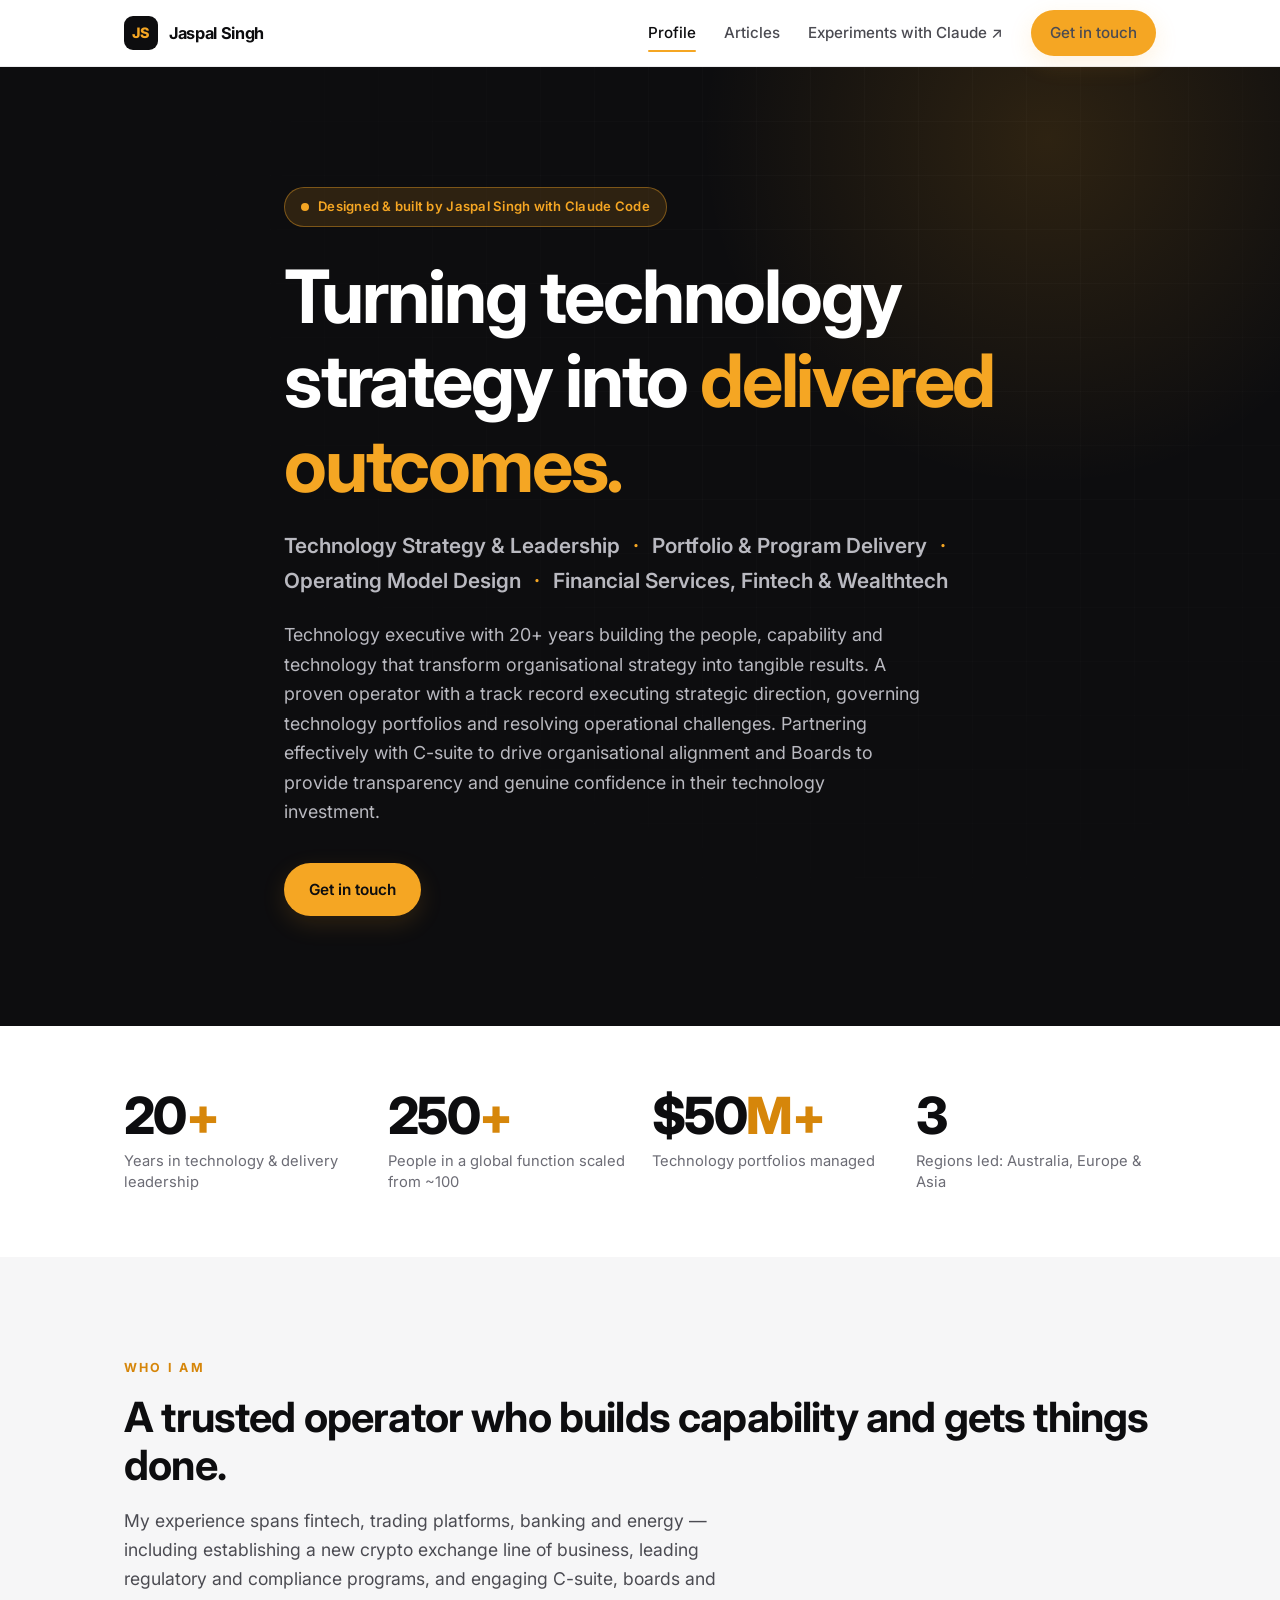
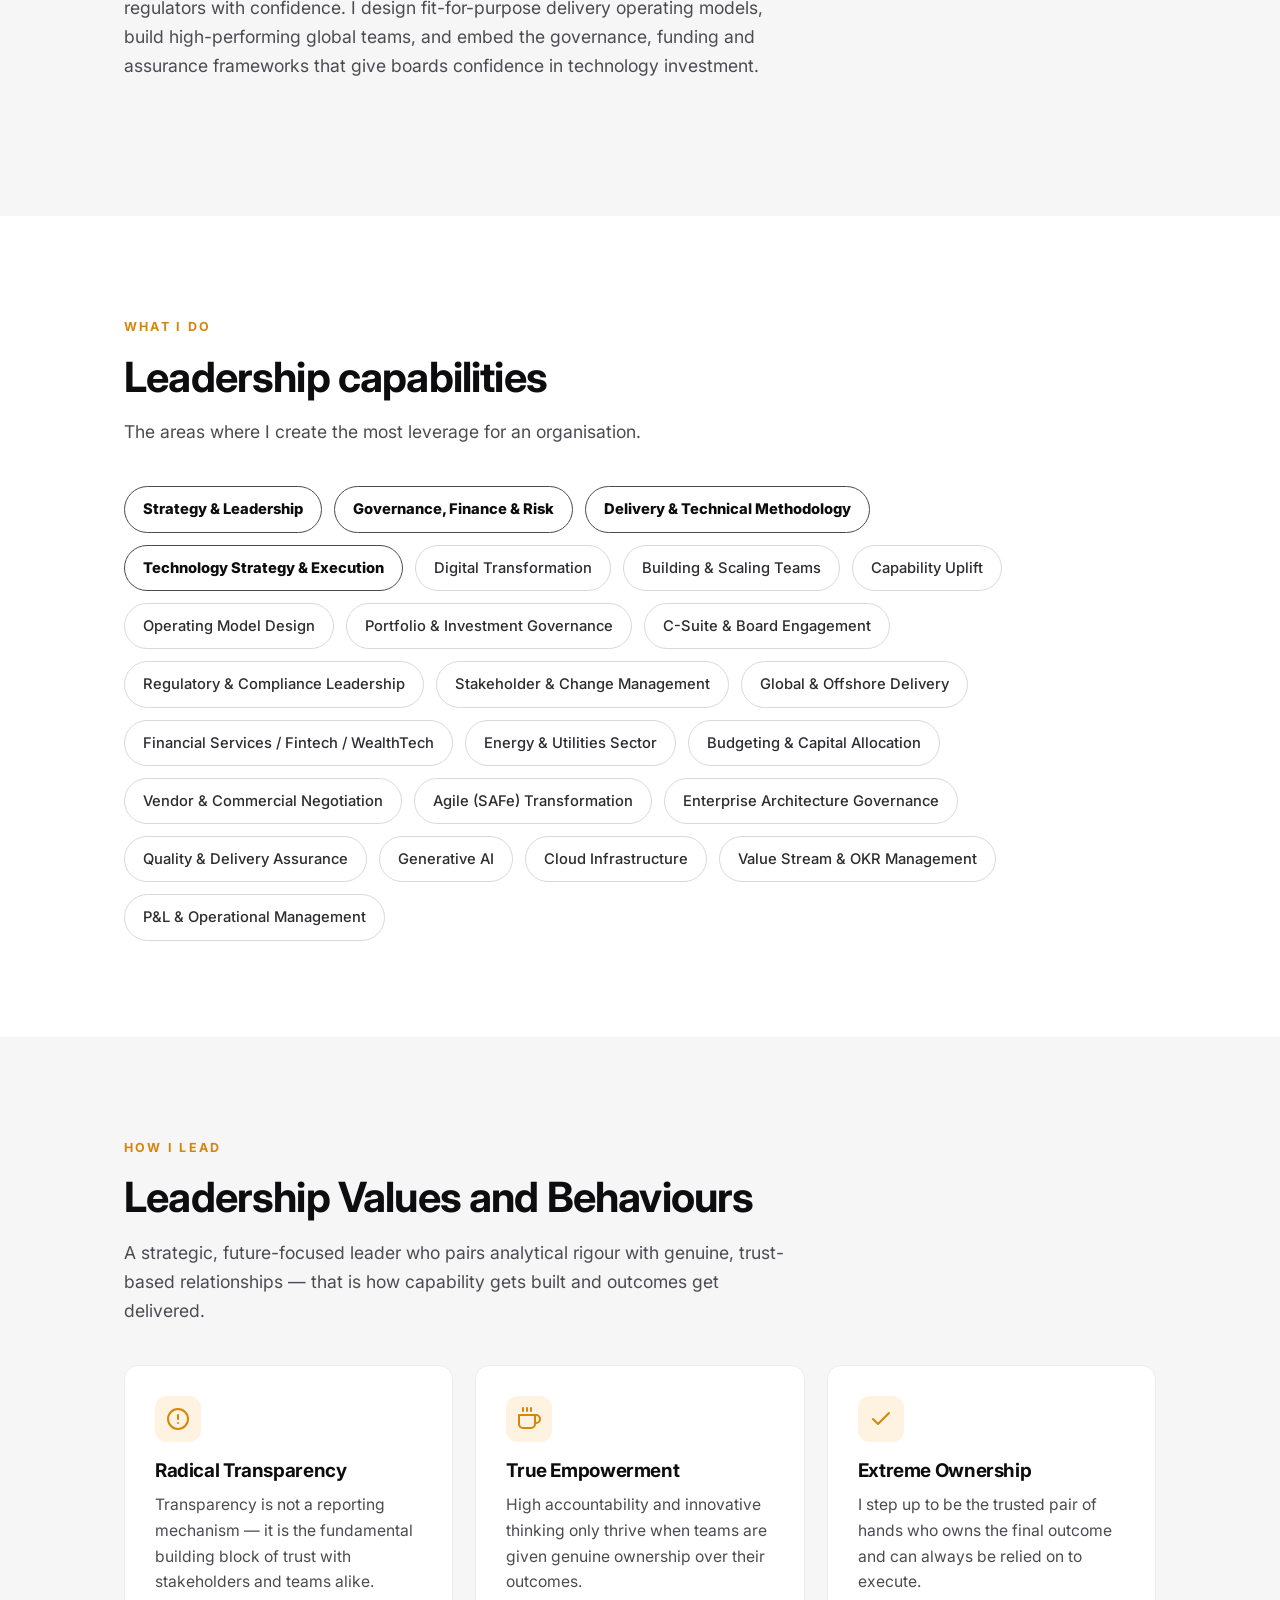
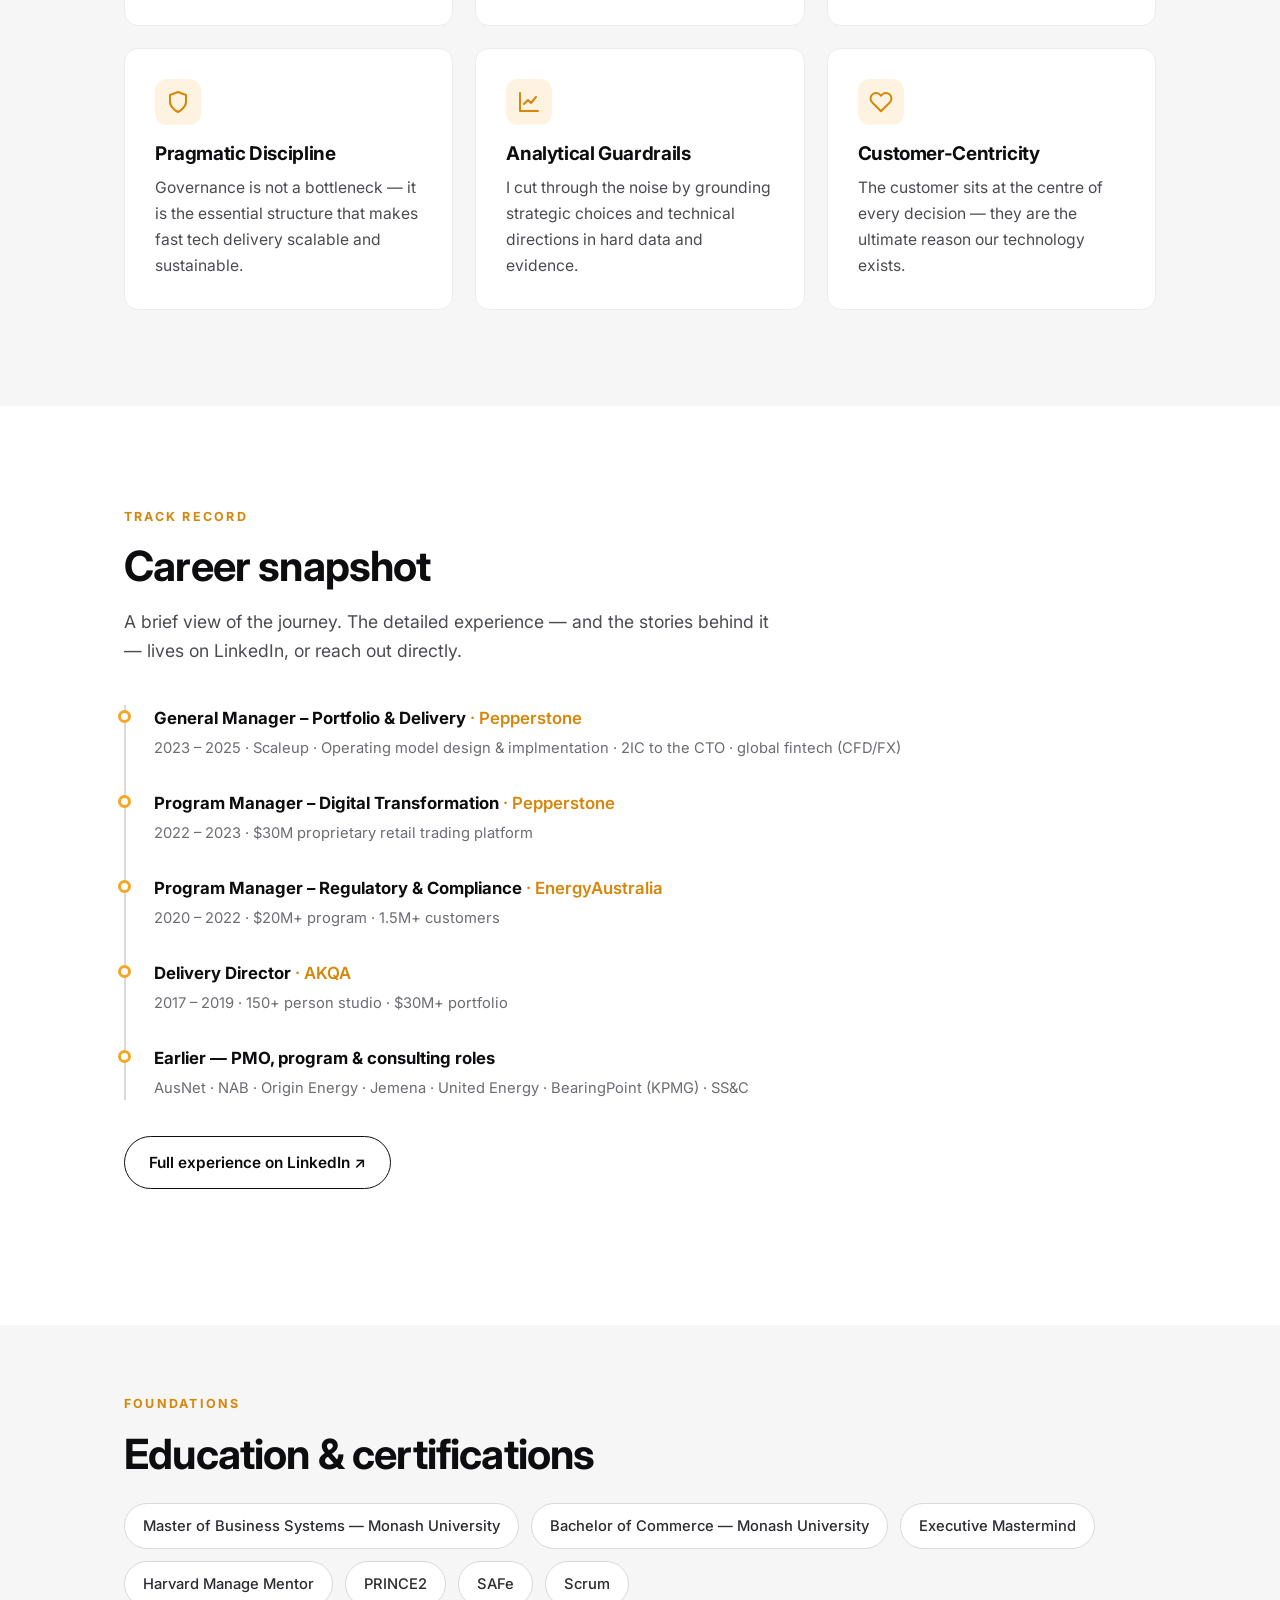
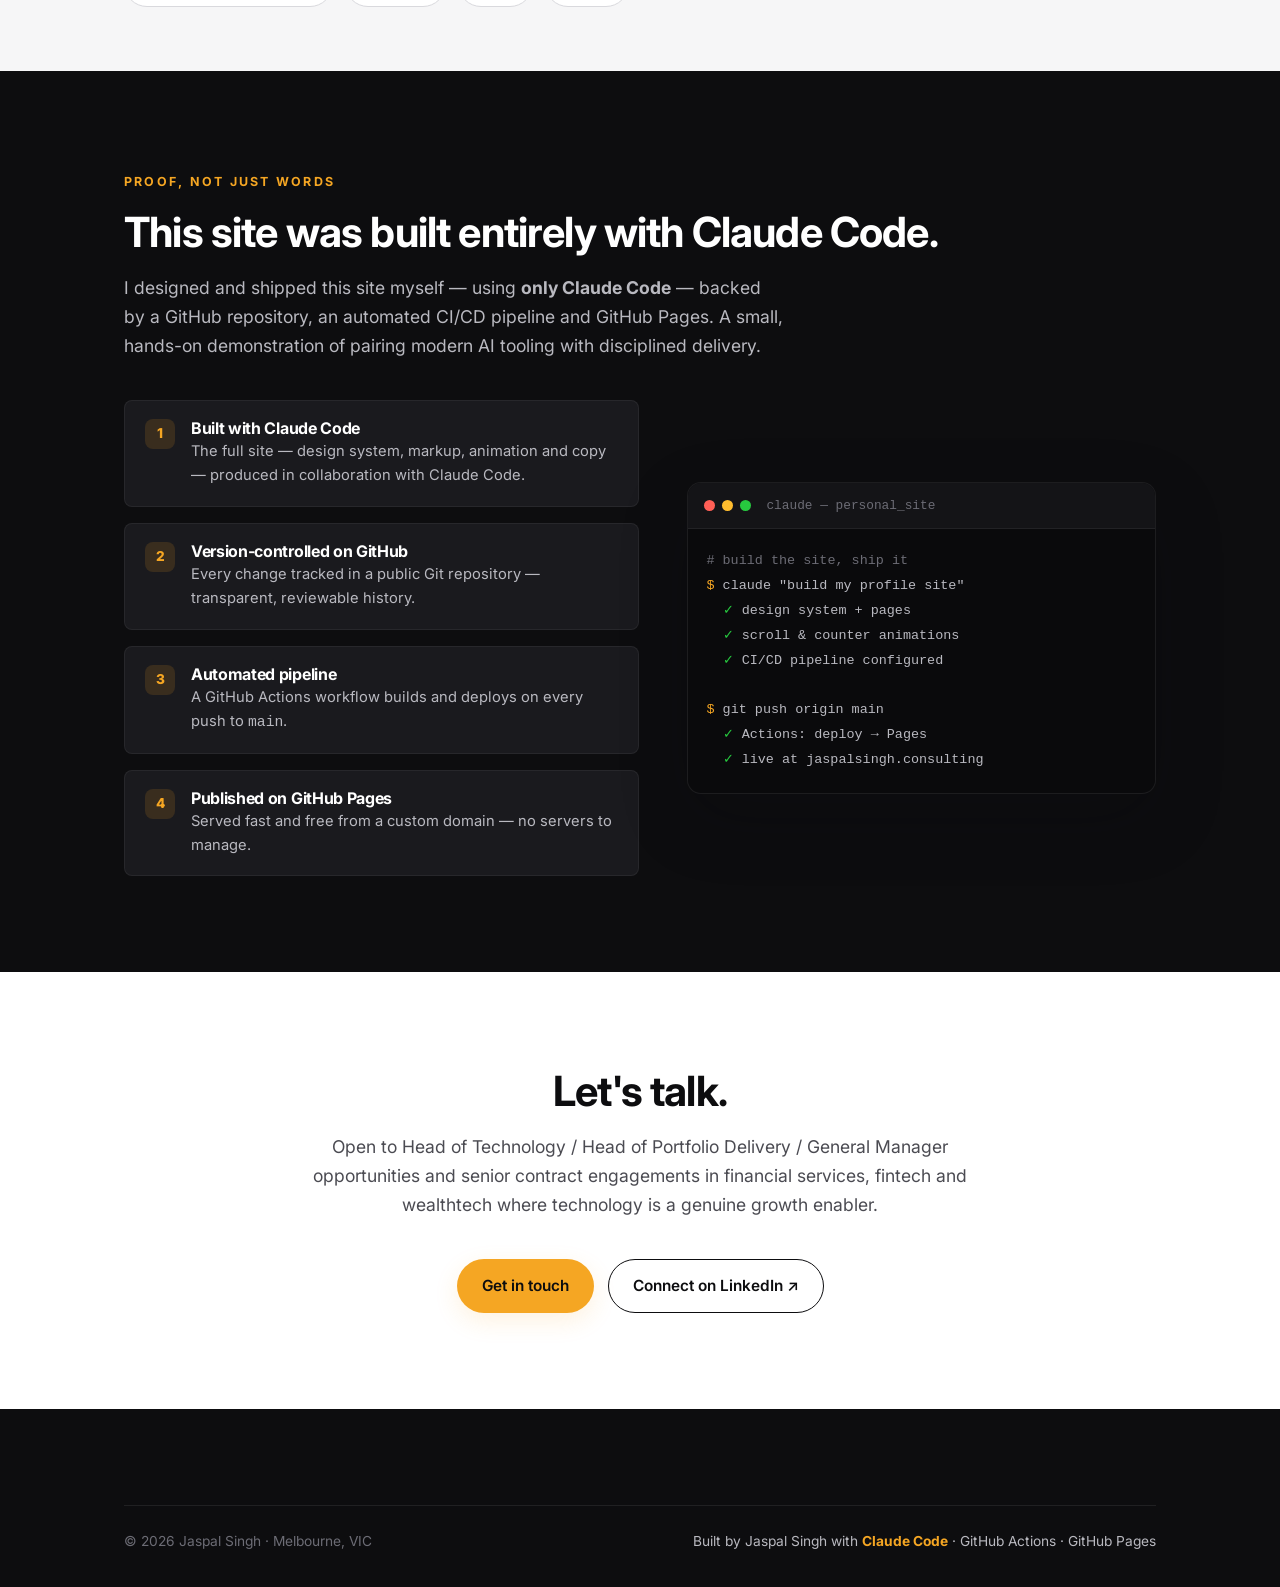
==== index.html @ d12d4820 "Revise executive summary for better clarity Updated summary to improve clarity and impact." ====
<!DOCTYPE html>
<html lang="en">
<head>
  <!-- Google tag (gtag.js) -->
  <script async src="https://www.googletagmanager.com/gtag/js?id=G-FYWD0S2JZN"></script>
  <script>
    window.dataLayer = window.dataLayer || [];
    function gtag(){dataLayer.push(arguments);}
    gtag('js', new Date());
    gtag('config', 'G-FYWD0S2JZN');
  </script>
  <meta charset="UTF-8" />
  <meta name="viewport" content="width=device-width, initial-scale=1.0" />
  <title>Jaspal Singh — Technology Leadership Profile</title>
  <meta name="description" content="Jaspal Singh — technology executive who builds the people, capability and operating models that turn strategy into delivered outcomes. Portfolio &amp; delivery leadership across fintech, banking and financial services." />
  <meta name="author" content="Jaspal Singh" />

  <!-- Open Graph -->
  <meta property="og:type" content="website" />
  <meta property="og:title" content="Jaspal Singh — Technology Leadership Profile" />
  <meta property="og:description" content="Technology executive building the people, capability and operating models that turn strategy into delivered outcomes." />
  <meta property="og:url" content="https://jaspalsingh.consulting/" />

  <link rel="icon" type="image/svg+xml" href="assets/favicon.svg" />
  <link rel="preconnect" href="https://fonts.googleapis.com" />
  <link rel="preconnect" href="https://fonts.gstatic.com" crossorigin />
  <link href="https://fonts.googleapis.com/css2?family=Inter:wght@400;500;600;700;800&display=swap" rel="stylesheet" />
  <link rel="stylesheet" href="assets/css/styles.css" />
</head>
<body>

  <!-- ===================== NAV ===================== -->
  <header class="nav">
    <div class="container nav__inner">
      <a class="brand" href="index.html" aria-label="Jaspal Singh — home">
        <span class="brand__mark">JS</span>
        <span class="brand__name">Jaspal Singh</span>
      </a>
      <nav class="nav__links" aria-label="Primary">
        <a href="index.html" aria-current="page">Profile</a>
        <a href="articles.html">Articles</a>
        <a href="https://jaspalsinghau.github.io/experiments-with-claude/" target="_blank" rel="noopener">Experiments with Claude ↗</a>
        <a class="btn btn--primary nav__cta" href="contact.html">Get in touch</a>
      </nav>
      <button class="nav__toggle" aria-label="Toggle menu" aria-expanded="false">
        <span></span><span></span><span></span>
      </button>
    </div>
  </header>

  <main>
    <!-- ===================== HERO ===================== -->
    <section class="hero">
      <div class="hero__grid" aria-hidden="true"></div>
      <div class="container hero__inner">
        <span class="hero__badge">
          <span class="dot" aria-hidden="true"></span>
          Designed &amp; built by Jaspal Singh with Claude Code
        </span>
        <h1>Turning technology strategy into <span class="accent">delivered outcomes.</span></h1>
        <p class="hero__role">
          Technology Strategy &amp; Leadership <span class="sep">·</span> Portfolio &amp; Program Delivery
          <span class="sep">·</span> Operating Model Design
          <span class="sep">·</span> Financial Services, Fintech &amp; Wealthtech
        </p>
        <p class="hero__summary">
          Technology executive with 20+ years building the people, capability and technology that transform organisational strategy into tangible results. A proven operator with a track record executing strategic direction, governing technology portfolios and resolving operational challenges. Partnering effectively with C-suite to drive organisational alignment and Boards to provide transparency and genuine confidence in their technology investment.
        </p>
        <div class="hero__cta">
          <a class="btn btn--primary" href="contact.html">Get in touch</a>
        </div>
      </div>
    </section>

    <!-- ===================== STATS ===================== -->
    <section class="section section--tight">
      <div class="container">
        <div class="stats">
          <div class="stat reveal">
            <div class="stat__num" data-count="20" data-suffix="+">0</div>
            <div class="stat__label">Years in technology &amp; delivery leadership</div>
          </div>
          <div class="stat reveal" data-delay="1">
            <div class="stat__num" data-count="250" data-suffix="+">0</div>
            <div class="stat__label">People in a global function scaled from ~100</div>
          </div>
          <div class="stat reveal" data-delay="2">
            <div class="stat__num" data-count="50" data-prefix="$" data-suffix="M+">0</div>
            <div class="stat__label">Technology portfolios managed</div>
          </div>
          <div class="stat reveal" data-delay="3">
            <div class="stat__num" data-count="3" data-suffix="">0</div>
            <div class="stat__label">Regions led: Australia, Europe &amp; Asia</div>
          </div>
        </div>
      </div>
    </section>

    <!-- ===================== ABOUT ===================== -->
    <section class="section section--grey" id="about">
      <div class="container">
        <span class="eyebrow reveal">Who I am</span>
        <h2 class="section-title reveal">A trusted operator who builds capability and gets things done.</h2>
        <p class="section-lead reveal">
          My experience spans fintech, trading platforms, banking and energy —
          including establishing a new crypto exchange line of business, leading regulatory
          and compliance programs, and engaging C-suite, boards and regulators with confidence.
          I design fit-for-purpose delivery operating models, build high-performing global teams,
          and embed the governance, funding and assurance frameworks that give boards confidence
          in technology investment.
        </p>
      </div>
    </section>

    <!-- ===================== CAPABILITIES ===================== -->
    <section class="section" id="capabilities">
      <div class="container">
        <span class="eyebrow reveal">What I do</span>
        <h2 class="section-title reveal">Leadership capabilities</h2>
        <p class="section-lead reveal">The areas where I create the most leverage for an organisation.</p>
        <div class="tags reveal" data-delay="1">
          <span class="tag tag--bold">Strategy &amp; Leadership</span>
          <span class="tag tag--bold">Governance, Finance &amp; Risk</span>
          <span class="tag tag--bold">Delivery &amp; Technical Methodology</span>
          <span class="tag tag--bold">Technology Strategy &amp; Execution</span>
          <span class="tag">Digital Transformation</span>
          <span class="tag">Building &amp; Scaling Teams</span>
          <span class="tag">Capability Uplift</span>
          <span class="tag">Operating Model Design</span>
          <span class="tag">Portfolio &amp; Investment Governance</span>
          <span class="tag">C-Suite &amp; Board Engagement</span>
          <span class="tag">Regulatory &amp; Compliance Leadership</span>
          <span class="tag">Stakeholder &amp; Change Management</span>
          <span class="tag">Global &amp; Offshore Delivery</span>
          <span class="tag">Financial Services / Fintech / WealthTech</span>
          <span class="tag">Energy &amp; Utilities Sector</span>
          <span class="tag">Budgeting &amp; Capital Allocation</span>
          <span class="tag">Vendor &amp; Commercial Negotiation</span>
          <span class="tag">Agile (SAFe) Transformation</span>
          <span class="tag">Enterprise Architecture Governance</span>
          <span class="tag">Quality &amp; Delivery Assurance</span>
          <span class="tag">Generative AI</span>
          <span class="tag">Cloud Infrastructure</span>
          <span class="tag">Value Stream &amp; OKR Management</span>
          <span class="tag">P&amp;L &amp; Operational Management</span>
        </div>
      </div>
    </section>

    <!-- ===================== VALUES / HOW I LEAD ===================== -->
    <section class="section section--grey" id="values">
      <div class="container">
        <span class="eyebrow reveal">How I lead</span>
        <h2 class="section-title reveal">Leadership Values and Behaviours</h2>
        <p class="section-lead reveal">
          A strategic, future-focused leader who pairs analytical rigour with genuine,
          trust-based relationships — that is how capability gets built and outcomes get delivered.
        </p>
        <div class="cards">
          <article class="card reveal">
            <div class="card__icon" aria-hidden="true">
              <svg viewBox="0 0 24 24" fill="none" stroke="currentColor" stroke-width="2" stroke-linecap="round" stroke-linejoin="round"><circle cx="12" cy="12" r="10"/><line x1="12" y1="8" x2="12" y2="12"/><line x1="12" y1="16" x2="12.01" y2="16"/></svg>
            </div>
            <h3>Radical Transparency</h3>
            <p>Transparency is not a reporting mechanism — it is the fundamental building block of trust with stakeholders and teams alike.</p>
          </article>
          <article class="card reveal" data-delay="1">
            <div class="card__icon" aria-hidden="true">
              <svg viewBox="0 0 24 24" fill="none" stroke="currentColor" stroke-width="2" stroke-linecap="round" stroke-linejoin="round"><path d="M18 8h1a4 4 0 0 1 0 8h-1"/><path d="M2 8h16v9a4 4 0 0 1-4 4H6a4 4 0 0 1-4-4V8z"/><line x1="6" y1="1" x2="6" y2="4"/><line x1="10" y1="1" x2="10" y2="4"/><line x1="14" y1="1" x2="14" y2="4"/></svg>
            </div>
            <h3>True Empowerment</h3>
            <p>High accountability and innovative thinking only thrive when teams are given genuine ownership over their outcomes.</p>
          </article>
          <article class="card reveal" data-delay="2">
            <div class="card__icon" aria-hidden="true">
              <svg viewBox="0 0 24 24" fill="none" stroke="currentColor" stroke-width="2" stroke-linecap="round" stroke-linejoin="round"><path d="M20 6L9 17l-5-5"/></svg>
            </div>
            <h3>Extreme Ownership</h3>
            <p>I step up to be the trusted pair of hands who owns the final outcome and can always be relied on to execute.</p>
          </article>
          <article class="card reveal">
            <div class="card__icon" aria-hidden="true">
              <svg viewBox="0 0 24 24" fill="none" stroke="currentColor" stroke-width="2" stroke-linecap="round" stroke-linejoin="round"><path d="M12 22s8-4 8-10V5l-8-3-8 3v7c0 6 8 10 8 10z"/></svg>
            </div>
            <h3>Pragmatic Discipline</h3>
            <p>Governance is not a bottleneck — it is the essential structure that makes fast tech delivery scalable and sustainable.</p>
          </article>
          <article class="card reveal" data-delay="1">
            <div class="card__icon" aria-hidden="true">
              <svg viewBox="0 0 24 24" fill="none" stroke="currentColor" stroke-width="2" stroke-linecap="round" stroke-linejoin="round"><path d="M3 3v18h18"/><path d="M7 14l4-4 3 3 5-6"/></svg>
            </div>
            <h3>Analytical Guardrails</h3>
            <p>I cut through the noise by grounding strategic choices and technical directions in hard data and evidence.</p>
          </article>
          <article class="card reveal" data-delay="2">
            <div class="card__icon" aria-hidden="true">
              <svg viewBox="0 0 24 24" fill="none" stroke="currentColor" stroke-width="2" stroke-linecap="round" stroke-linejoin="round"><path d="M20.84 4.61a5.5 5.5 0 0 0-7.78 0L12 5.67l-1.06-1.06a5.5 5.5 0 0 0-7.78 7.78l1.06 1.06L12 21.23l7.78-7.78 1.06-1.06a5.5 5.5 0 0 0 0-7.78z"/></svg>
            </div>
            <h3>Customer-Centricity</h3>
            <p>The customer sits at the centre of every decision — they are the ultimate reason our technology exists.</p>
          </article>
        </div>
      </div>
    </section>

    <!-- ===================== CAREER SNAPSHOT ===================== -->
    <section class="section" id="career">
      <div class="container">
        <span class="eyebrow reveal">Track record</span>
        <h2 class="section-title reveal">Career snapshot</h2>
        <p class="section-lead reveal">
          A brief view of the journey. The detailed experience — and the stories behind it —
          lives on LinkedIn, or reach out directly.
        </p>
        <div class="timeline reveal" data-delay="1">
          <div class="tl-item">
            <div class="tl-item__role">General Manager – Portfolio &amp; Delivery <span class="tl-item__org">· Pepperstone</span></div>
            <div class="tl-item__meta">2023 – 2025 · Scaleup · Operating model design &amp; implmentation · 2IC to the CTO · global fintech (CFD/FX)</div>
          </div>
          <div class="tl-item">
            <div class="tl-item__role">Program Manager – Digital Transformation <span class="tl-item__org">· Pepperstone</span></div>
            <div class="tl-item__meta">2022 – 2023 · $30M proprietary retail trading platform</div>
          </div>
          <div class="tl-item">
            <div class="tl-item__role">Program Manager – Regulatory &amp; Compliance <span class="tl-item__org">· EnergyAustralia</span></div>
            <div class="tl-item__meta">2020 – 2022 · $20M+ program · 1.5M+ customers</div>
          </div>
          <div class="tl-item">
            <div class="tl-item__role">Delivery Director <span class="tl-item__org">· AKQA</span></div>
            <div class="tl-item__meta">2017 – 2019 · 150+ person studio · $30M+ portfolio</div>
          </div>
          <div class="tl-item">
            <div class="tl-item__role">Earlier — PMO, program &amp; consulting roles</div>
            <div class="tl-item__meta">AusNet · NAB · Origin Energy · Jemena · United Energy · BearingPoint (KPMG) · SS&amp;C</div>
          </div>
        </div>
        <p class="section-lead reveal" style="margin-top:36px;">
          <a class="btn btn--ghost" href="https://www.linkedin.com/in/jaspalsinghau" target="_blank" rel="noopener">Full experience on LinkedIn ↗</a>
        </p>
      </div>
    </section>

    <!-- ===================== EDUCATION ===================== -->
    <section class="section section--grey section--tight" id="education">
      <div class="container">
        <span class="eyebrow reveal">Foundations</span>
        <h2 class="section-title reveal">Education &amp; certifications</h2>
        <div class="tags reveal" data-delay="1" style="margin-top:24px;">
          <span class="tag">Master of Business Systems — Monash University</span>
          <span class="tag">Bachelor of Commerce — Monash University</span>
          <span class="tag">Executive Mastermind</span>
          <span class="tag">Harvard Manage Mentor</span>
          <span class="tag">PRINCE2</span>
          <span class="tag">SAFe</span>
          <span class="tag">Scrum</span>
        </div>
      </div>
    </section>

    <!-- ===================== BUILT WITH CLAUDE ===================== -->
    <section class="section section--dark" id="built">
      <div class="container">
        <span class="eyebrow reveal">Proof, not just words</span>
        <h2 class="section-title reveal">This site was built entirely with Claude Code.</h2>
        <p class="section-lead reveal">
          I designed and shipped this site myself — using <strong>only Claude Code</strong> —
          backed by a GitHub repository, an automated CI/CD pipeline and GitHub Pages.
          A small, hands-on demonstration of pairing modern AI tooling with disciplined delivery.
        </p>
        <div class="build">
          <div class="build__steps reveal" data-delay="1">
            <div class="build__step">
              <span class="n">1</span>
              <div><h4>Built with Claude Code</h4><p>The full site — design system, markup, animation and copy — produced in collaboration with Claude Code.</p></div>
            </div>
            <div class="build__step">
              <span class="n">2</span>
              <div><h4>Version-controlled on GitHub</h4><p>Every change tracked in a public Git repository — transparent, reviewable history.</p></div>
            </div>
            <div class="build__step">
              <span class="n">3</span>
              <div><h4>Automated pipeline</h4><p>A GitHub Actions workflow builds and deploys on every push to <code>main</code>.</p></div>
            </div>
            <div class="build__step">
              <span class="n">4</span>
              <div><h4>Published on GitHub Pages</h4><p>Served fast and free from a custom domain — no servers to manage.</p></div>
            </div>
          </div>
          <div class="code-window reveal" data-delay="2" aria-hidden="true">
            <div class="code-window__bar"><i class="r"></i><i class="y"></i><i class="g"></i><span>claude — personal_site</span></div>
            <pre><span class="cm"># build the site, ship it</span>
<span class="pr">$</span> claude "build my profile site"
  <span class="ok">✓</span> design system + pages
  <span class="ok">✓</span> scroll &amp; counter animations
  <span class="ok">✓</span> CI/CD pipeline configured

<span class="pr">$</span> git push origin main
  <span class="ok">✓</span> Actions: deploy → Pages
  <span class="ok">✓</span> live at jaspalsingh.consulting</pre>
          </div>
        </div>
      </div>
    </section>

    <!-- ===================== CTA ===================== -->
    <section class="section" id="cta">
      <div class="container" style="text-align:center;">
        <h2 class="section-title reveal">Let's talk.</h2>
        <p class="section-lead reveal" style="margin-left:auto;margin-right:auto;">
          Open to Head of Technology / Head of Portfolio Delivery / General Manager opportunities and senior contract engagements in
          financial services, fintech and wealthtech where technology is a genuine growth enabler.
        </p>
        <div class="reveal" data-delay="1" style="display:flex;gap:14px;justify-content:center;flex-wrap:wrap;">
          <a class="btn btn--primary" href="contact.html">Get in touch</a>
          <a class="btn btn--ghost" href="https://www.linkedin.com/in/jaspalsinghau" target="_blank" rel="noopener">Connect on LinkedIn ↗</a>
        </div>
      </div>
    </section>
  </main>

  <!-- ===================== FOOTER ===================== -->
  <footer class="footer">
    <div class="container">
      <div class="footer__top"></div>
      <div class="footer__bottom">
        <span>© <span data-year>2026</span> Jaspal Singh · Melbourne, VIC</span>
        <span class="built">Built by Jaspal Singh with <b>Claude Code</b> · GitHub Actions · GitHub Pages</span>
      </div>
    </div>
  </footer>

  <script src="assets/js/main.js"></script>
</body>
</html>
---- assets/css/styles.css ----
/* ==========================================================================
   Jaspal Singh — Personal Profile Site
   Design system: black / white / grey with an amber-gold accent.
   Plain CSS, no build step.
   ========================================================================== */

:root {
  /* Palette */
  --ink:        #0d0d0f;   /* near-black */
  --ink-soft:   #1a1a1e;   /* raised surfaces on dark */
  --paper:      #ffffff;
  --grey-50:    #f6f6f7;
  --grey-100:   #ececee;
  --grey-200:   #d9d9dd;
  --grey-300:   #b9b9c0;
  --grey-500:   #6c6c75;
  --grey-600:   #4b4b52;
  --grey-700:   #2c2c31;

  /* Accent — amber / gold */
  --accent:      #f5a623;
  --accent-deep: #d6860a;
  --accent-soft: rgba(245, 166, 35, 0.14);

  /* Typography */
  --font-sans: "Inter", -apple-system, BlinkMacSystemFont, "Segoe UI", Roboto,
               Helvetica, Arial, sans-serif;
  --font-serif: "Georgia", "Times New Roman", serif;

  /* Spacing / layout */
  --maxw: 1080px;
  --radius: 14px;
  --radius-sm: 8px;
  --shadow: 0 10px 40px rgba(13, 13, 15, 0.10);
  --shadow-lg: 0 24px 70px rgba(13, 13, 15, 0.18);

  --ease: cubic-bezier(0.22, 1, 0.36, 1);
}

/* ----- Reset --------------------------------------------------------------- */
*, *::before, *::after { box-sizing: border-box; }
html { scroll-behavior: smooth; -webkit-text-size-adjust: 100%; }
body {
  margin: 0;
  font-family: var(--font-sans);
  color: var(--ink);
  background: var(--paper);
  line-height: 1.65;
  -webkit-font-smoothing: antialiased;
  text-rendering: optimizeLegibility;
}
img { max-width: 100%; display: block; }
a { color: inherit; text-decoration: none; }
ul { margin: 0; padding: 0; list-style: none; }
h1, h2, h3, h4 { line-height: 1.15; margin: 0; font-weight: 700; letter-spacing: -0.02em; }

/* ----- Layout helpers ------------------------------------------------------ */
.container { width: 100%; max-width: var(--maxw); margin: 0 auto; padding: 0 24px; }
.section { padding: 96px 0; }
.section--tight { padding: 64px 0; }
.section--dark { background: var(--ink); color: var(--paper); }
.section--grey { background: var(--grey-50); }

.eyebrow {
  display: inline-block;
  font-size: 0.78rem;
  font-weight: 700;
  letter-spacing: 0.18em;
  text-transform: uppercase;
  color: var(--accent-deep);
  margin-bottom: 16px;
}
.section--dark .eyebrow { color: var(--accent); }

.section-title { font-size: clamp(1.7rem, 3.6vw, 2.6rem); margin-bottom: 16px; }
.section-lead {
  font-size: 1.1rem;
  color: var(--grey-600);
  max-width: 60ch;
  margin: 0 0 40px;
}
.section--dark .section-lead { color: var(--grey-300); }

/* ----- Buttons ------------------------------------------------------------- */
.btn {
  display: inline-flex;
  align-items: center;
  gap: 9px;
  padding: 13px 24px;
  border-radius: 999px;
  font-weight: 600;
  font-size: 0.96rem;
  border: 1.5px solid transparent;
  cursor: pointer;
  transition: transform 0.25s var(--ease), background 0.25s var(--ease),
              color 0.25s var(--ease), border-color 0.25s var(--ease),
              box-shadow 0.25s var(--ease);
}
.btn:hover { transform: translateY(-2px); }
.btn--primary {
  background: var(--accent);
  color: var(--ink);
  box-shadow: 0 8px 24px var(--accent-soft);
}
.btn--primary:hover { background: var(--accent-deep); box-shadow: var(--shadow); }
.btn--ghost { border-color: currentColor; color: var(--ink); }
.btn--ghost:hover { background: var(--ink); color: var(--paper); border-color: var(--ink); }
.section--dark .btn--ghost { color: var(--paper); }
.section--dark .btn--ghost:hover { background: var(--paper); color: var(--ink); }

/* ----- Navigation ---------------------------------------------------------- */
.nav {
  position: sticky;
  top: 0;
  z-index: 50;
  background: rgba(255, 255, 255, 0.82);
  backdrop-filter: saturate(160%) blur(14px);
  border-bottom: 1px solid var(--grey-100);
}
.nav__inner {
  display: flex;
  align-items: center;
  justify-content: space-between;
  height: 66px;
}
.brand { display: flex; align-items: center; gap: 11px; font-weight: 700; letter-spacing: -0.02em; }
.brand__mark {
  display: grid;
  place-items: center;
  width: 34px; height: 34px;
  border-radius: 9px;
  background: var(--ink);
  color: var(--accent);
  font-weight: 800;
  font-size: 0.9rem;
}
.brand__name { font-size: 1.02rem; }
.nav__links { display: flex; align-items: center; gap: 28px; }
.nav__links a { font-size: 0.95rem; font-weight: 500; color: var(--grey-600); transition: color 0.2s; }
.nav__links a:hover, .nav__links a[aria-current="page"] { color: var(--ink); }
.nav__links a[aria-current="page"] { position: relative; }
.nav__links a[aria-current="page"]::after {
  content: ""; position: absolute; left: 0; bottom: -6px;
  width: 100%; height: 2px; background: var(--accent); border-radius: 2px;
}
.nav__cta { padding: 9px 18px; font-size: 0.9rem; }
.nav__toggle {
  display: none;
  background: none; border: 0; cursor: pointer;
  width: 40px; height: 40px; padding: 8px;
}
.nav__toggle span {
  display: block; height: 2px; background: var(--ink); border-radius: 2px;
  transition: transform 0.3s var(--ease), opacity 0.2s;
}
.nav__toggle span + span { margin-top: 5px; }

/* ----- Hero ---------------------------------------------------------------- */
.hero {
  position: relative;
  overflow: hidden;
  background: var(--ink);
  color: var(--paper);
  padding: 120px 0 110px;
}
.hero::before {
  content: "";
  position: absolute;
  top: -30%; right: -10%;
  width: 60vw; height: 60vw;
  max-width: 720px; max-height: 720px;
  background: radial-gradient(circle, var(--accent-soft) 0%, transparent 68%);
  pointer-events: none;
}
.hero__grid {
  position: absolute; inset: 0;
  background-image:
    linear-gradient(rgba(255,255,255,0.025) 1px, transparent 1px),
    linear-gradient(90deg, rgba(255,255,255,0.025) 1px, transparent 1px);
  background-size: 54px 54px;
  mask-image: radial-gradient(circle at 70% 20%, #000 0%, transparent 70%);
  pointer-events: none;
}
.hero__inner { position: relative; max-width: 760px; }
.hero__badge {
  display: inline-flex; align-items: center; gap: 9px;
  padding: 8px 16px; margin-bottom: 28px;
  border: 1px solid rgba(245,166,35,0.4);
  border-radius: 999px;
  background: var(--accent-soft);
  font-size: 0.82rem; font-weight: 600; letter-spacing: 0.02em;
  color: var(--accent);
}
.hero__badge .dot {
  width: 8px; height: 8px; border-radius: 50%; background: var(--accent);
  box-shadow: 0 0 0 0 rgba(245,166,35,0.6);
  animation: pulse 2.4s infinite;
}
@keyframes pulse {
  0%   { box-shadow: 0 0 0 0 rgba(245,166,35,0.55); }
  70%  { box-shadow: 0 0 0 9px rgba(245,166,35,0); }
  100% { box-shadow: 0 0 0 0 rgba(245,166,35,0); }
}
.hero h1 {
  font-size: clamp(2.6rem, 6.5vw, 4.6rem);
  letter-spacing: -0.03em;
  margin-bottom: 18px;
}
.hero h1 .accent { color: var(--accent); }
.hero__role {
  font-size: clamp(1rem, 2.4vw, 1.3rem);
  font-weight: 600;
  color: var(--grey-300);
  margin-bottom: 22px;
}
.hero__role .sep { color: var(--accent); margin: 0 8px; }
.hero__summary {
  font-size: 1.12rem;
  color: var(--grey-300);
  max-width: 58ch;
  margin-bottom: 36px;
}
.hero__cta { display: flex; flex-wrap: wrap; gap: 14px; }

/* ----- Stats --------------------------------------------------------------- */
.stats {
  display: grid;
  grid-template-columns: repeat(4, 1fr);
  gap: 24px;
}
.stat { text-align: left; }
.stat__num {
  font-size: clamp(2.2rem, 5vw, 3.2rem);
  font-weight: 800;
  letter-spacing: -0.03em;
  line-height: 1;
  color: var(--ink);
}
.stat__num .unit { color: var(--accent-deep); }
.section--dark .stat__num { color: var(--paper); }
.section--dark .stat__num .unit { color: var(--accent); }
.stat__label {
  margin-top: 10px;
  font-size: 0.92rem;
  color: var(--grey-500);
  line-height: 1.4;
}
.section--dark .stat__label { color: var(--grey-300); }

/* ----- Capability tags ----------------------------------------------------- */
.tags { display: flex; flex-wrap: wrap; gap: 12px; }
.tag {
  padding: 10px 18px;
  border: 1px solid var(--grey-200);
  border-radius: 999px;
  background: var(--paper);
  font-size: 0.92rem;
  font-weight: 500;
  color: var(--grey-700);
  transition: transform 0.2s var(--ease), border-color 0.2s, color 0.2s, box-shadow 0.2s;
}
.tag--bold { font-weight: 800; color: var(--ink); border-color: var(--grey-600); }
.tag:hover {
  transform: translateY(-2px);
  border-color: var(--accent);
  color: var(--ink);
  box-shadow: var(--shadow);
}

/* ----- Value cards --------------------------------------------------------- */
.cards {
  display: grid;
  grid-template-columns: repeat(3, 1fr);
  gap: 22px;
}
.card {
  padding: 30px;
  border-radius: var(--radius);
  background: var(--paper);
  border: 1px solid var(--grey-100);
  transition: transform 0.3s var(--ease), box-shadow 0.3s var(--ease), border-color 0.3s;
}
.card:hover { transform: translateY(-4px); box-shadow: var(--shadow); border-color: var(--grey-200); }
.card__icon {
  width: 46px; height: 46px;
  display: grid; place-items: center;
  border-radius: 12px;
  background: var(--accent-soft);
  color: var(--accent-deep);
  margin-bottom: 18px;
}
.card__icon svg { width: 24px; height: 24px; }
.card h3 { font-size: 1.18rem; margin-bottom: 10px; }
.card p { margin: 0; color: var(--grey-600); font-size: 0.98rem; }

/* ----- Timeline (career snapshot) ----------------------------------------- */
.timeline { border-left: 2px solid var(--grey-200); padding-left: 28px; }
.tl-item { position: relative; padding-bottom: 30px; }
.tl-item:last-child { padding-bottom: 0; }
.tl-item::before {
  content: ""; position: absolute; left: -36px; top: 5px;
  width: 13px; height: 13px; border-radius: 50%;
  background: var(--paper); border: 3px solid var(--accent);
}
.tl-item__role { font-weight: 700; font-size: 1.05rem; }
.tl-item__meta { color: var(--grey-500); font-size: 0.92rem; margin-top: 3px; }
.tl-item__org { color: var(--accent-deep); font-weight: 600; }

/* ----- "Built with Claude" feature ---------------------------------------- */
.build {
  display: grid;
  grid-template-columns: 1.1fr 1fr;
  gap: 48px;
  align-items: center;
}
.build__steps { display: grid; gap: 16px; }
.build__step {
  display: flex; gap: 16px; align-items: flex-start;
  padding: 18px 20px;
  border-radius: var(--radius-sm);
  background: var(--ink-soft);
  border: 1px solid rgba(255,255,255,0.06);
}
.build__step .n {
  flex: none;
  width: 30px; height: 30px;
  display: grid; place-items: center;
  border-radius: 8px;
  background: var(--accent-soft);
  color: var(--accent);
  font-weight: 800; font-size: 0.85rem;
}
.build__step h4 { font-size: 1rem; margin-bottom: 2px; }
.build__step p { margin: 0; color: var(--grey-300); font-size: 0.92rem; }
.code-window {
  border-radius: var(--radius);
  overflow: hidden;
  background: #0a0a0c;
  border: 1px solid rgba(255,255,255,0.08);
  box-shadow: var(--shadow-lg);
  font-family: "SF Mono", "JetBrains Mono", "Fira Code", monospace;
}
.code-window__bar {
  display: flex; align-items: center; gap: 7px;
  padding: 12px 16px;
  background: #141417;
  border-bottom: 1px solid rgba(255,255,255,0.06);
}
.code-window__bar i { width: 11px; height: 11px; border-radius: 50%; display: block; }
.code-window__bar .r { background: #ff5f56; }
.code-window__bar .y { background: #ffbd2e; }
.code-window__bar .g { background: #27c93f; }
.code-window__bar span { margin-left: 8px; color: var(--grey-500); font-size: 0.8rem; }
.code-window pre {
  margin: 0; padding: 20px 18px; font-size: 0.84rem; line-height: 1.85;
  color: var(--grey-300); overflow-x: auto;
}
.code-window .pr { color: var(--accent); }
.code-window .cm { color: var(--grey-500); }
.code-window .ok { color: #27c93f; }

/* ----- Article cards ------------------------------------------------------- */
.article-grid {
  display: grid;
  grid-template-columns: repeat(auto-fill, minmax(300px, 1fr));
  gap: 24px;
}
.article-card {
  display: flex; flex-direction: column;
  padding: 28px;
  border-radius: var(--radius);
  background: var(--paper);
  border: 1px solid var(--grey-100);
  transition: transform 0.3s var(--ease), box-shadow 0.3s var(--ease), border-color 0.3s;
}
.article-card:hover { transform: translateY(-4px); box-shadow: var(--shadow); border-color: var(--grey-200); }
.article-card__meta { font-size: 0.82rem; font-weight: 600; letter-spacing: 0.04em;
  text-transform: uppercase; color: var(--accent-deep); margin-bottom: 12px; }
.article-card h3 { font-size: 1.25rem; margin-bottom: 10px; }
.article-card p { margin: 0 0 20px; color: var(--grey-600); font-size: 0.96rem; }
.article-card__more { margin-top: auto; font-weight: 600; color: var(--ink); display: inline-flex; gap: 6px; }
.article-card__more .arrow { transition: transform 0.25s var(--ease); }
.article-card:hover .article-card__more .arrow { transform: translateX(4px); }

.empty-state {
  text-align: center; padding: 60px 20px;
  border: 1.5px dashed var(--grey-200); border-radius: var(--radius);
  color: var(--grey-500);
}

/* ----- Contact cards ------------------------------------------------------- */
.contact-grid { display: grid; grid-template-columns: repeat(2, 1fr); gap: 24px; }
.contact-card {
  display: flex; flex-direction: column; gap: 6px;
  padding: 34px;
  border-radius: var(--radius);
  background: var(--paper);
  border: 1px solid var(--grey-100);
  transition: transform 0.3s var(--ease), box-shadow 0.3s var(--ease), border-color 0.3s;
}
.contact-card:hover { transform: translateY(-4px); box-shadow: var(--shadow); border-color: var(--accent); }
.contact-card__icon {
  width: 52px; height: 52px; display: grid; place-items: center;
  border-radius: 14px; background: var(--accent-soft); color: var(--accent-deep);
  margin-bottom: 14px;
}
.contact-card__icon svg { width: 26px; height: 26px; }
.contact-card h3 { font-size: 1.2rem; }
.contact-card p { margin: 0; color: var(--grey-500); font-size: 0.95rem; }
.contact-card .val { font-weight: 600; color: var(--ink); font-size: 1.02rem; margin: 4px 0 14px; word-break: break-word; }
.contact-card .btn { align-self: flex-start; margin-top: auto; }

.contact-aside {
  margin-top: 40px; padding: 26px 30px;
  border-radius: var(--radius); background: var(--grey-50);
  border: 1px solid var(--grey-100);
  color: var(--grey-600); font-size: 0.98rem;
}
.contact-aside strong { color: var(--ink); }

/* ----- Article body (flat article pages) ----------------------------------- */
.article-hero { background: var(--ink); color: var(--paper); padding: 90px 0 60px; }
.article-hero .eyebrow { color: var(--accent); }
.article-hero h1 { font-size: clamp(2rem, 5vw, 3.2rem); max-width: 22ch; margin-bottom: 18px; }
.article-hero__meta { color: var(--grey-300); font-size: 0.95rem; }
.prose { max-width: 70ch; margin: 0 auto; padding: 64px 24px 96px; }
.prose h2 { font-size: 1.7rem; margin: 48px 0 16px; }
.prose h3 { font-size: 1.3rem; margin: 36px 0 12px; }
.prose p { font-size: 1.1rem; color: var(--grey-700); margin: 0 0 22px; }
.prose ul { list-style: disc; padding-left: 24px; margin: 0 0 22px; }
.prose li { font-size: 1.1rem; color: var(--grey-700); margin-bottom: 8px; }
.prose blockquote {
  margin: 32px 0; padding: 4px 0 4px 24px;
  border-left: 3px solid var(--accent);
  font-size: 1.2rem; font-style: italic; color: var(--grey-600);
}
.prose a { color: var(--accent-deep); text-decoration: underline; text-underline-offset: 3px; }
.back-link { display: inline-flex; gap: 8px; font-weight: 600; color: var(--grey-600); margin-bottom: 8px; }
.back-link:hover { color: var(--ink); }

/* ----- Footer -------------------------------------------------------------- */
.footer { background: var(--ink); color: var(--grey-300); padding: 56px 0 36px; }
.footer__top { display: flex; flex-wrap: wrap; justify-content: space-between; gap: 28px; align-items: flex-start; }
.footer__brand { color: var(--paper); font-weight: 700; font-size: 1.1rem; }
.footer__brand span { color: var(--accent); }
.footer__links { display: flex; gap: 26px; flex-wrap: wrap; }
.footer__links a { color: var(--grey-300); font-size: 0.95rem; transition: color 0.2s; }
.footer__links a:hover { color: var(--accent); }
.footer__bottom {
  margin-top: 40px; padding-top: 24px;
  border-top: 1px solid rgba(255,255,255,0.08);
  display: flex; flex-wrap: wrap; justify-content: space-between; gap: 12px;
  font-size: 0.86rem; color: var(--grey-500);
}
.footer__bottom .built { color: var(--grey-300); }
.footer__bottom .built b { color: var(--accent); }

/* ----- Scroll reveal animations ------------------------------------------- */
.reveal { opacity: 0; transform: translateY(26px); transition: opacity 0.7s var(--ease), transform 0.7s var(--ease); }
.reveal.is-visible { opacity: 1; transform: none; }
.reveal[data-delay="1"] { transition-delay: 0.08s; }
.reveal[data-delay="2"] { transition-delay: 0.16s; }
.reveal[data-delay="3"] { transition-delay: 0.24s; }
.reveal[data-delay="4"] { transition-delay: 0.32s; }

/* ----- Responsive ---------------------------------------------------------- */
@media (max-width: 860px) {
  .section { padding: 72px 0; }
  .cards { grid-template-columns: 1fr 1fr; }
  .stats { grid-template-columns: 1fr 1fr; gap: 32px 24px; }
  .build { grid-template-columns: 1fr; gap: 36px; }
  .contact-grid { grid-template-columns: 1fr; }

  .nav__toggle { display: block; }
  .nav__links {
    position: absolute; top: 66px; left: 0; right: 0;
    flex-direction: column; align-items: flex-start; gap: 0;
    background: var(--paper);
    border-bottom: 1px solid var(--grey-100);
    box-shadow: var(--shadow);
    max-height: 0; overflow: hidden;
    transition: max-height 0.3s var(--ease);
  }
  .nav__links.is-open { max-height: 340px; }
  .nav__links a { width: 100%; padding: 15px 24px; border-bottom: 1px solid var(--grey-100); }
  .nav__links .nav__cta { width: calc(100% - 48px); margin: 14px 24px; }
}
@media (max-width: 540px) {
  .cards { grid-template-columns: 1fr; }
  .stats { grid-template-columns: 1fr 1fr; }
  .hero { padding: 90px 0 80px; }
}

/* ----- Reduced motion ------------------------------------------------------ */
@media (prefers-reduced-motion: reduce) {
  * { animation-duration: 0.001ms !important; animation-iteration-count: 1 !important;
      transition-duration: 0.001ms !important; scroll-behavior: auto !important; }
  .reveal { opacity: 1; transform: none; }
}
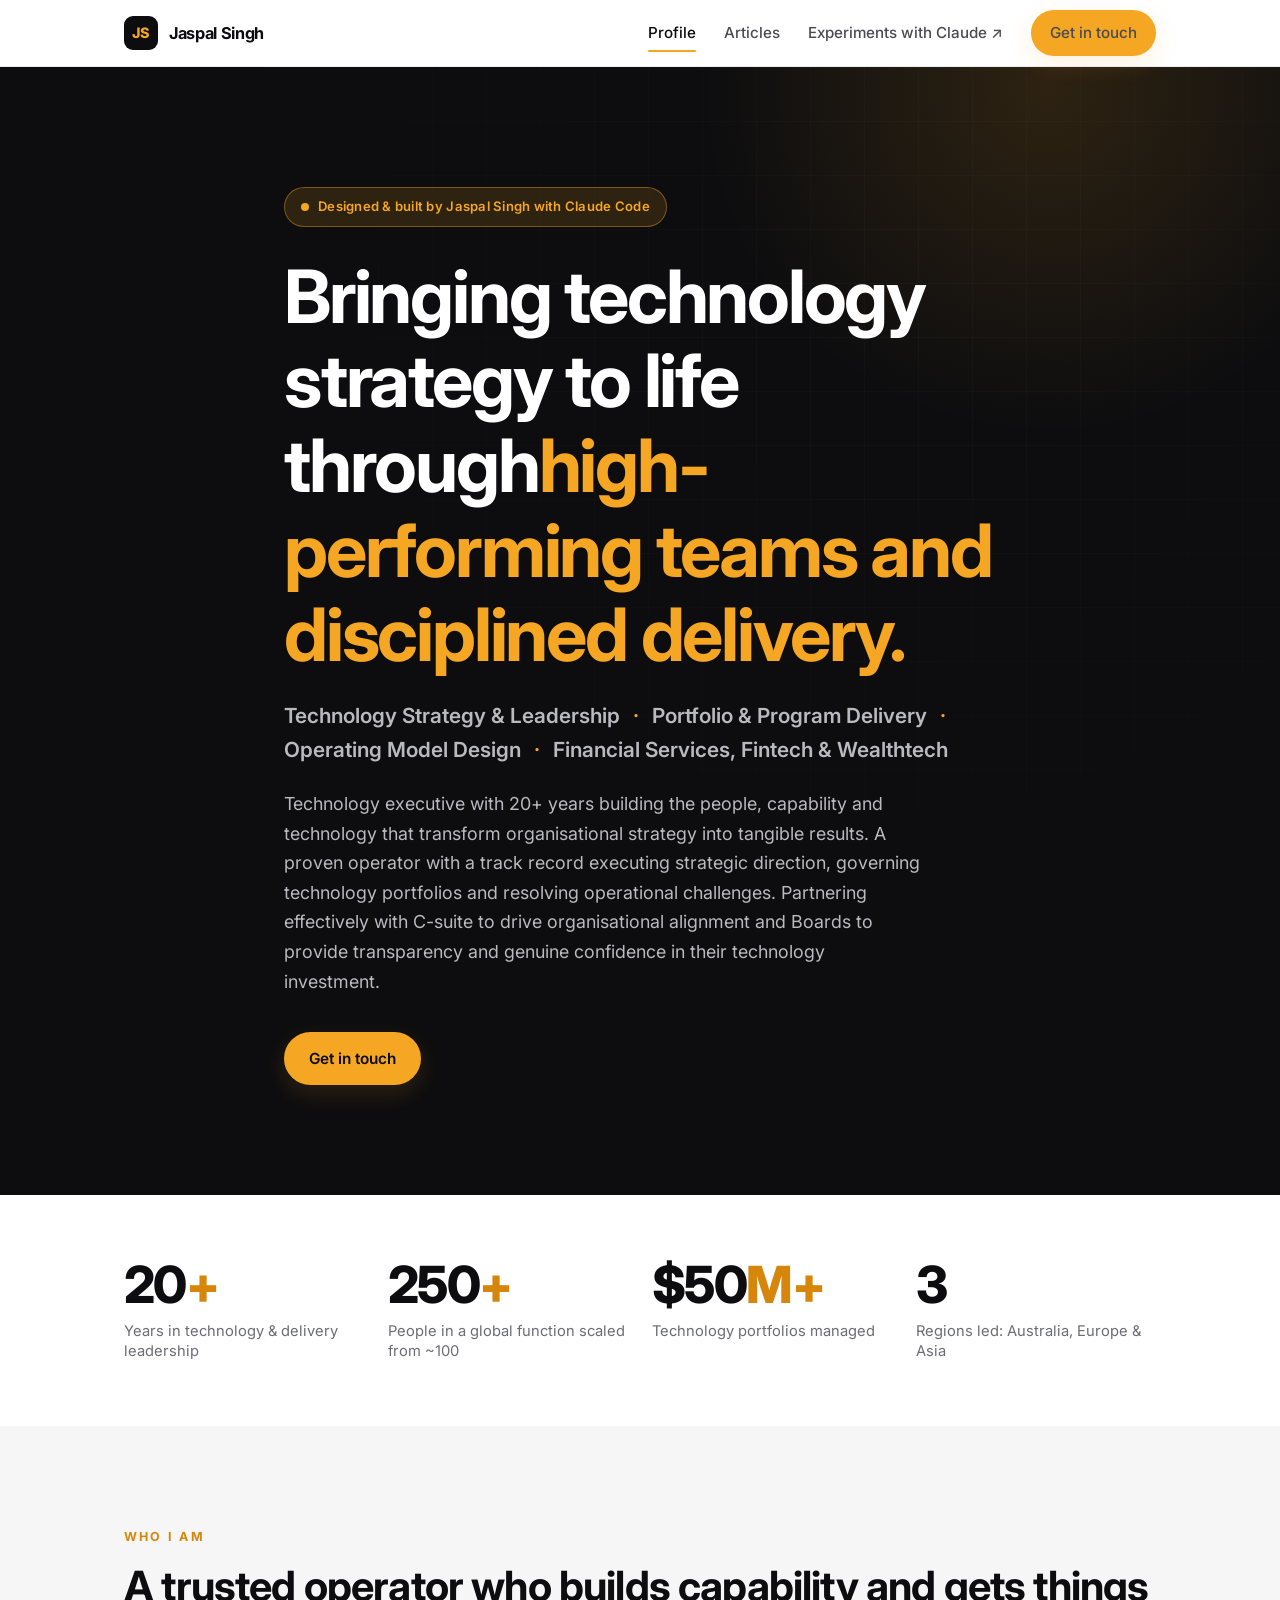
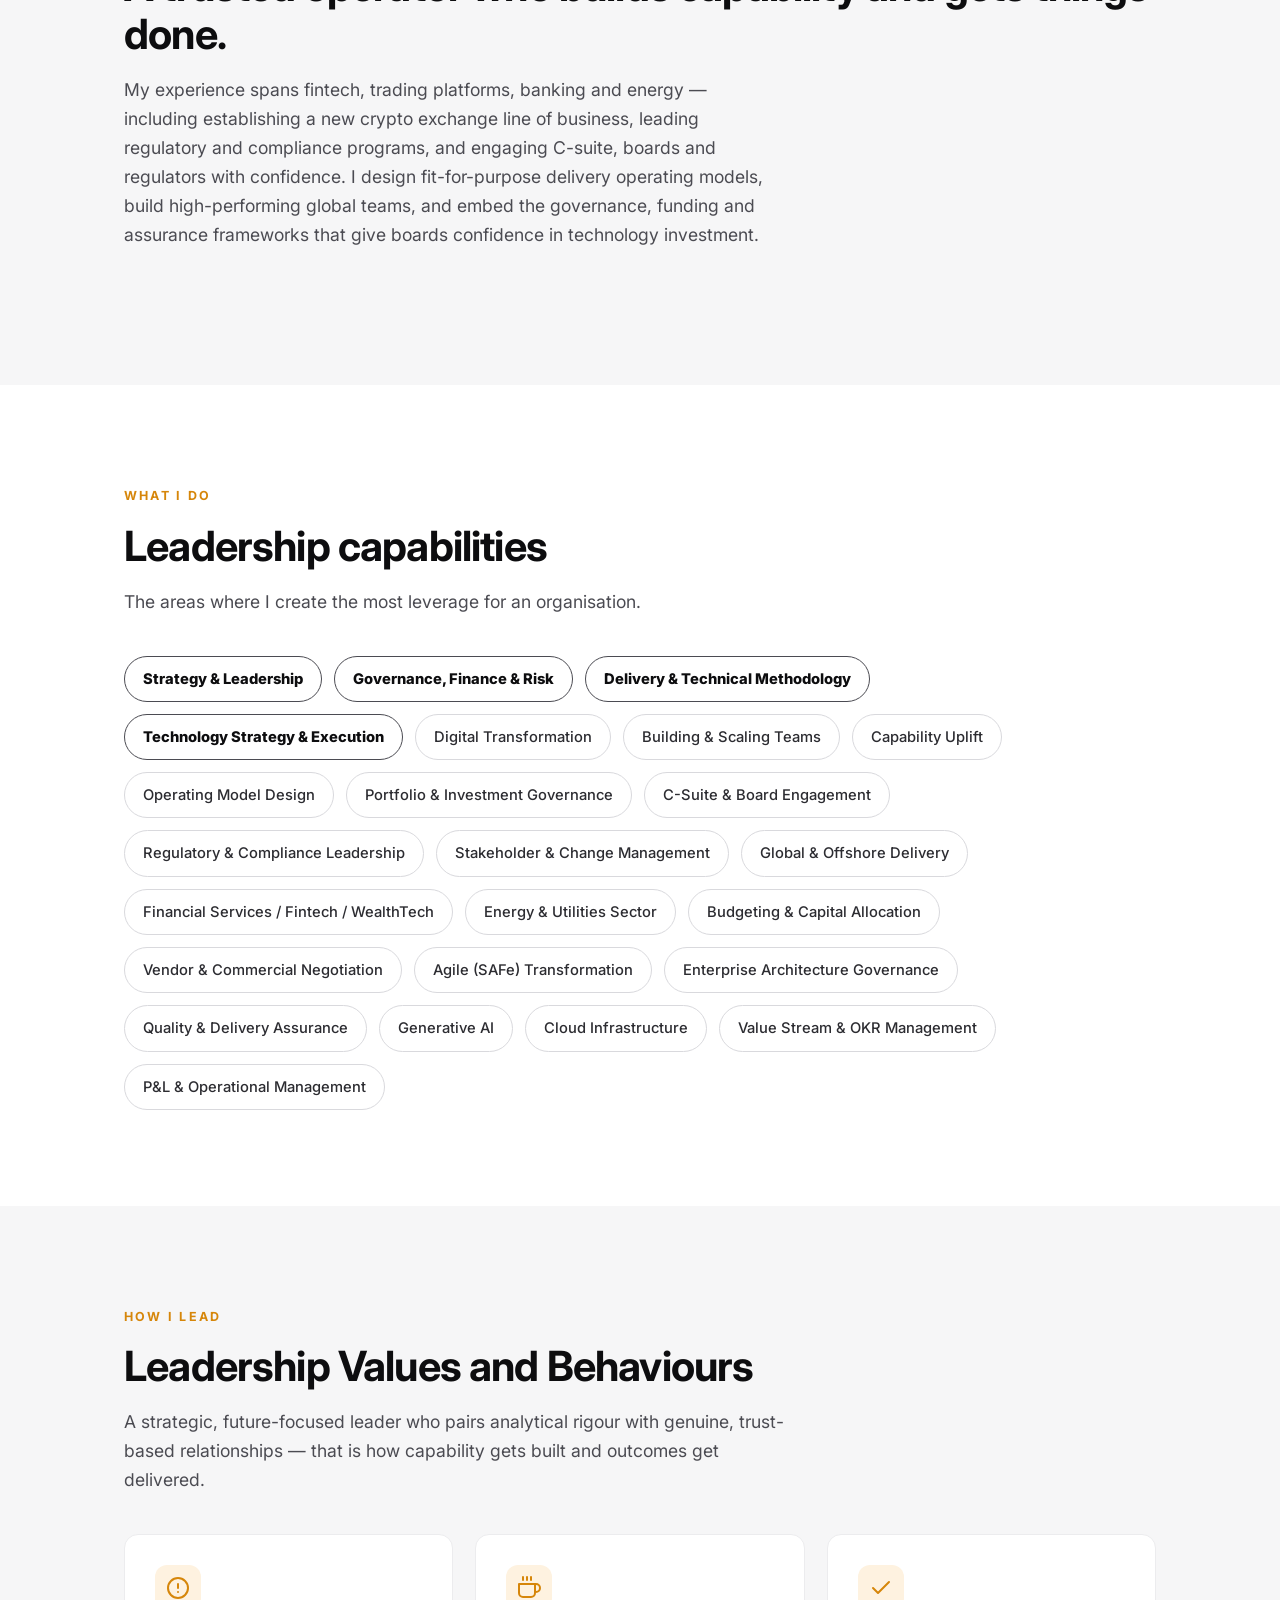
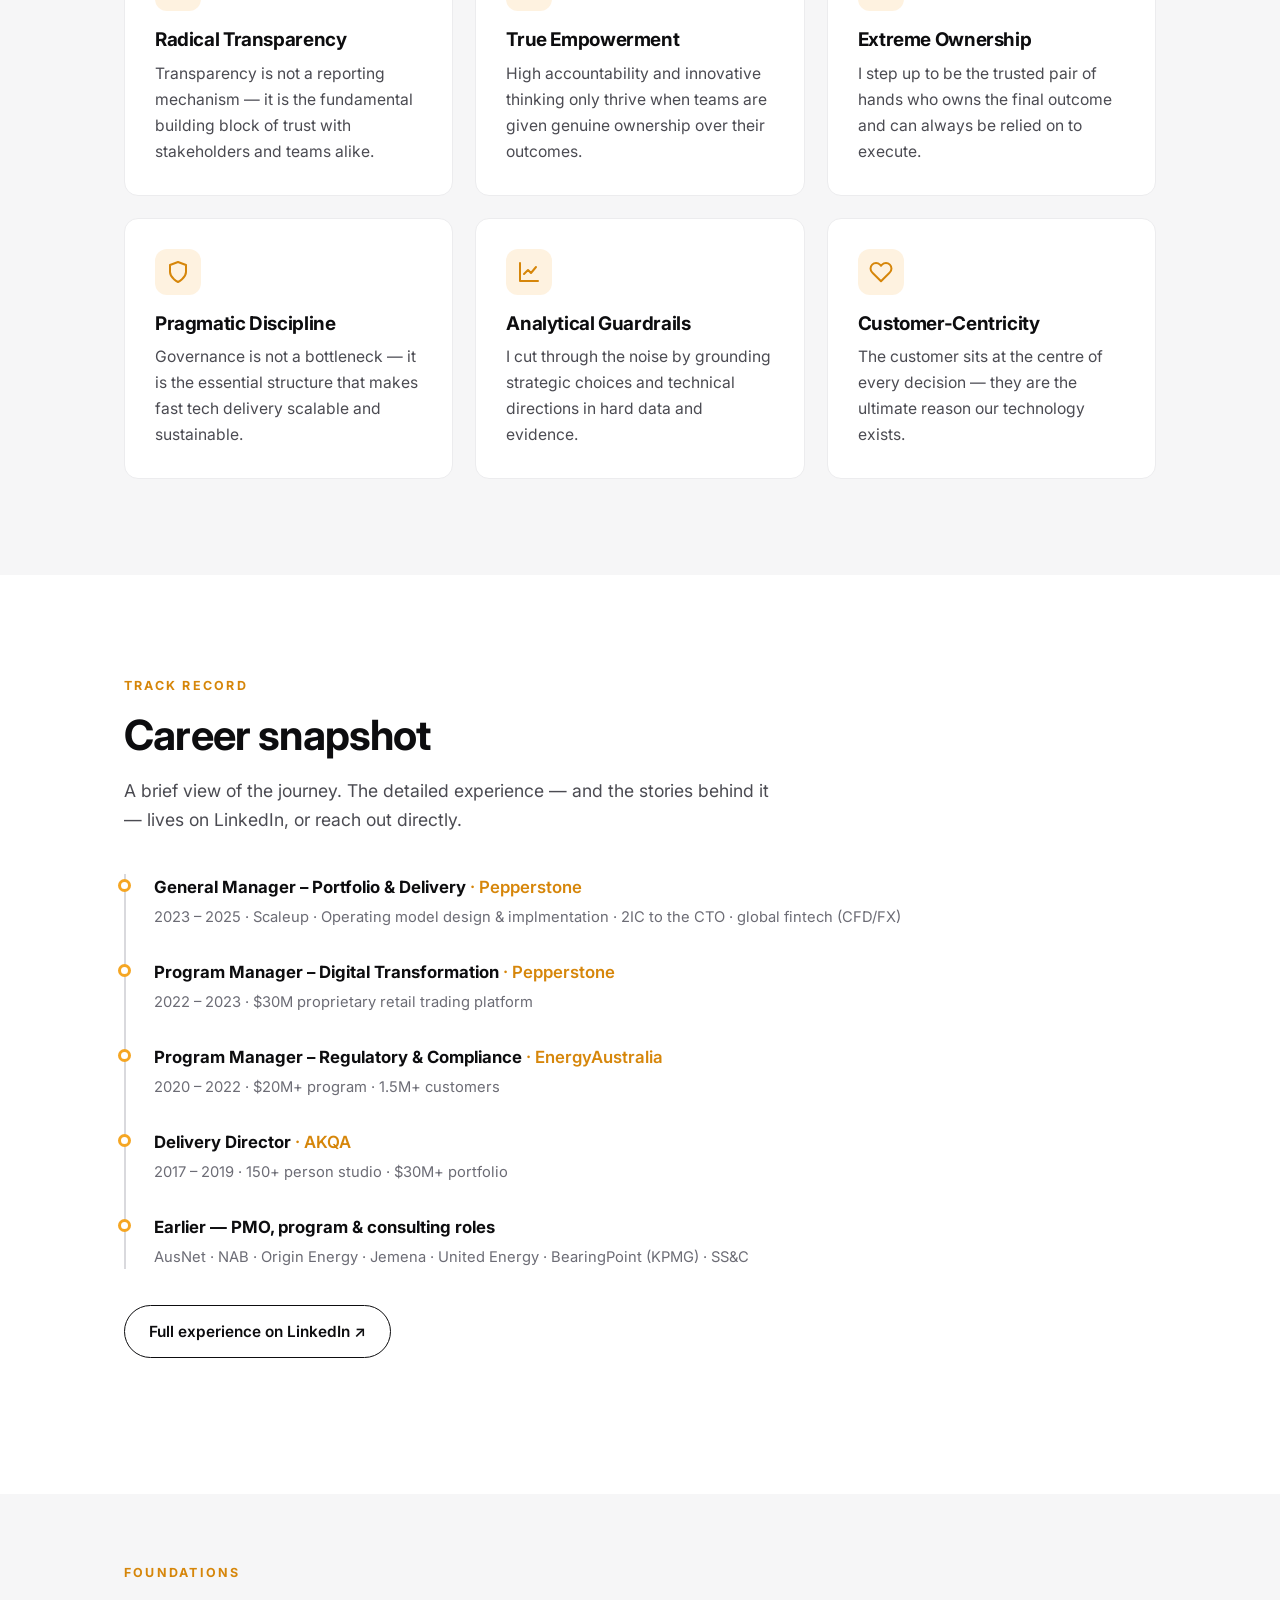
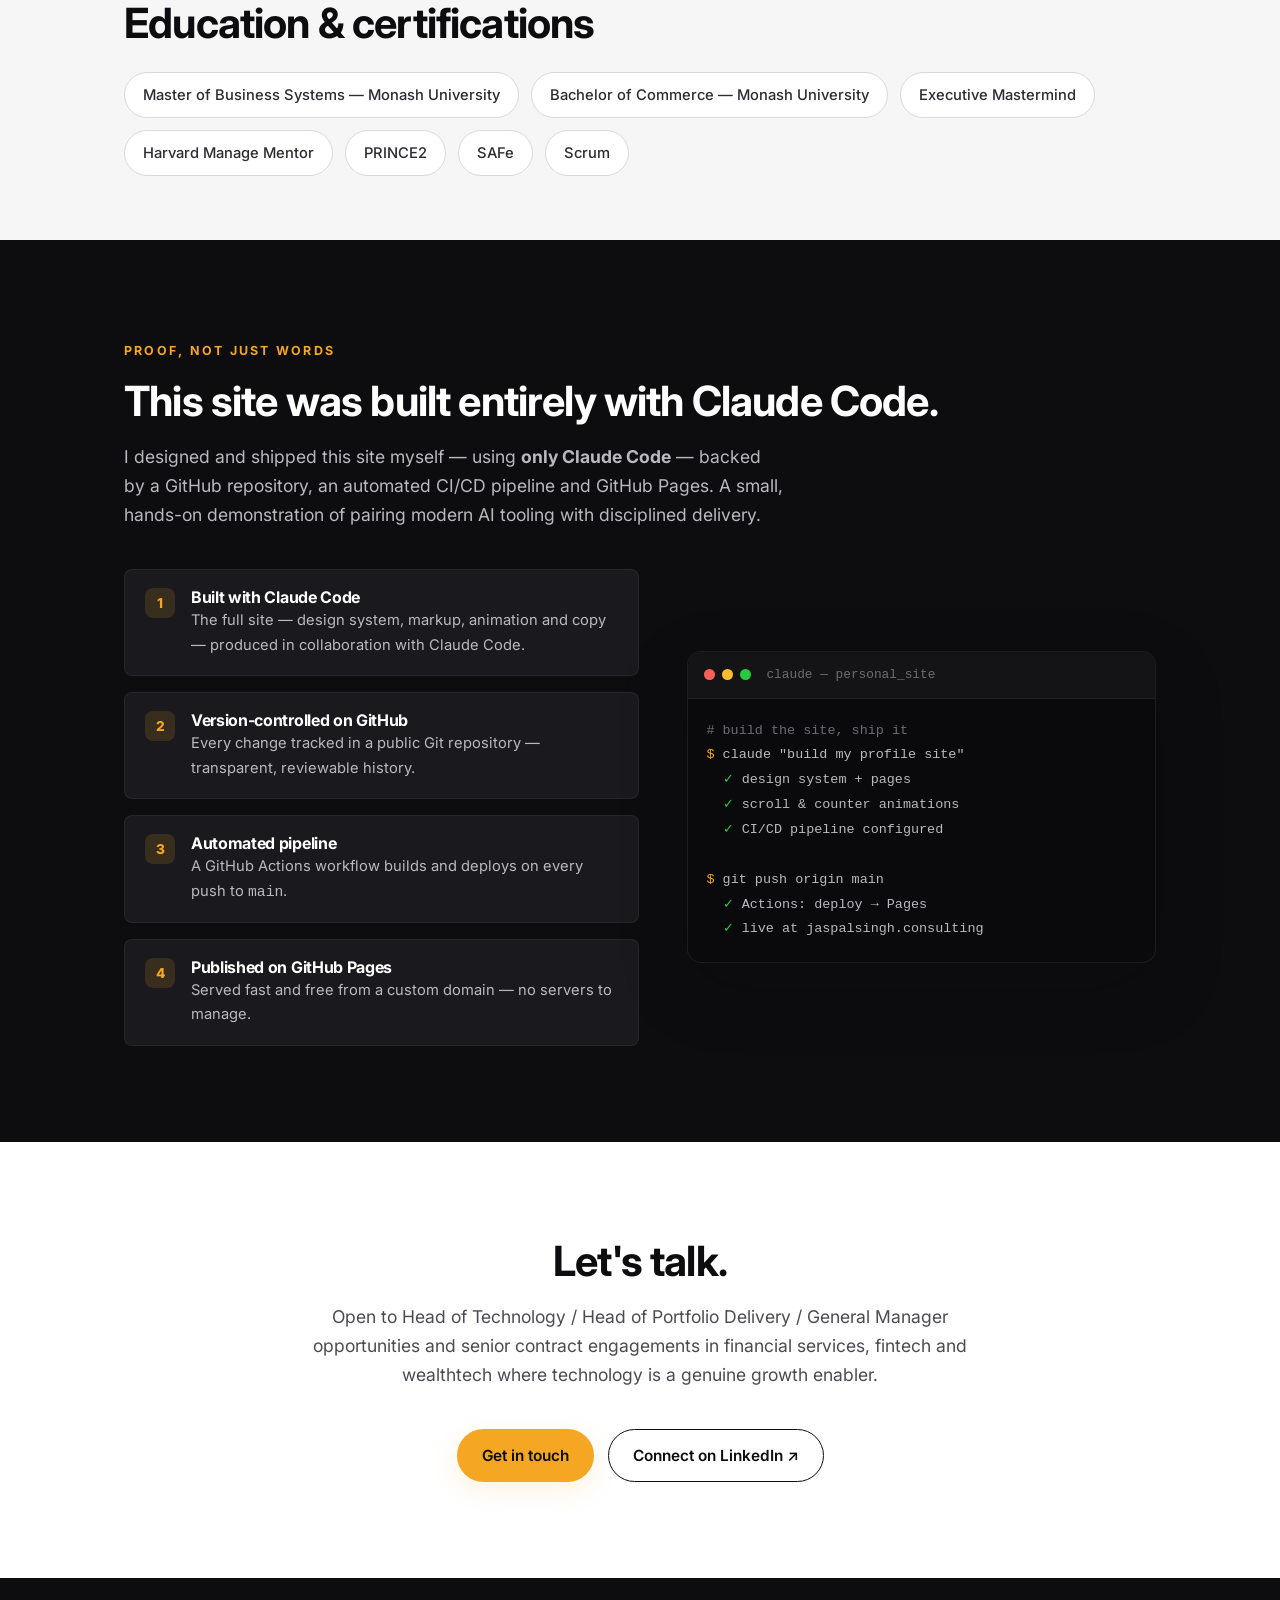
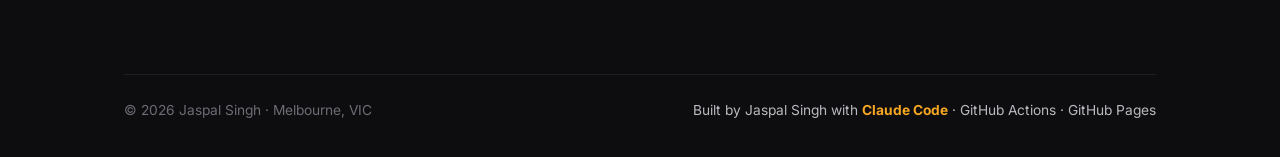
==== commit a3f981b1: "Update hero heading for clarity and impact" ====
--- a/index.html
+++ b/index.html
@@ -57,7 +57,7 @@
           <span class="dot" aria-hidden="true"></span>
           Designed &amp; built by Jaspal Singh with Claude Code
         </span>
-        <h1>Turning technology strategy into <span class="accent">delivered outcomes.</span></h1>
+        <h1>Bringing technology strategy to life through<span class="accent">high-performing teams and disciplined delivery.</span></h1>
         <p class="hero__role">
           Technology Strategy &amp; Leadership <span class="sep">·</span> Portfolio &amp; Program Delivery
           <span class="sep">·</span> Operating Model Design
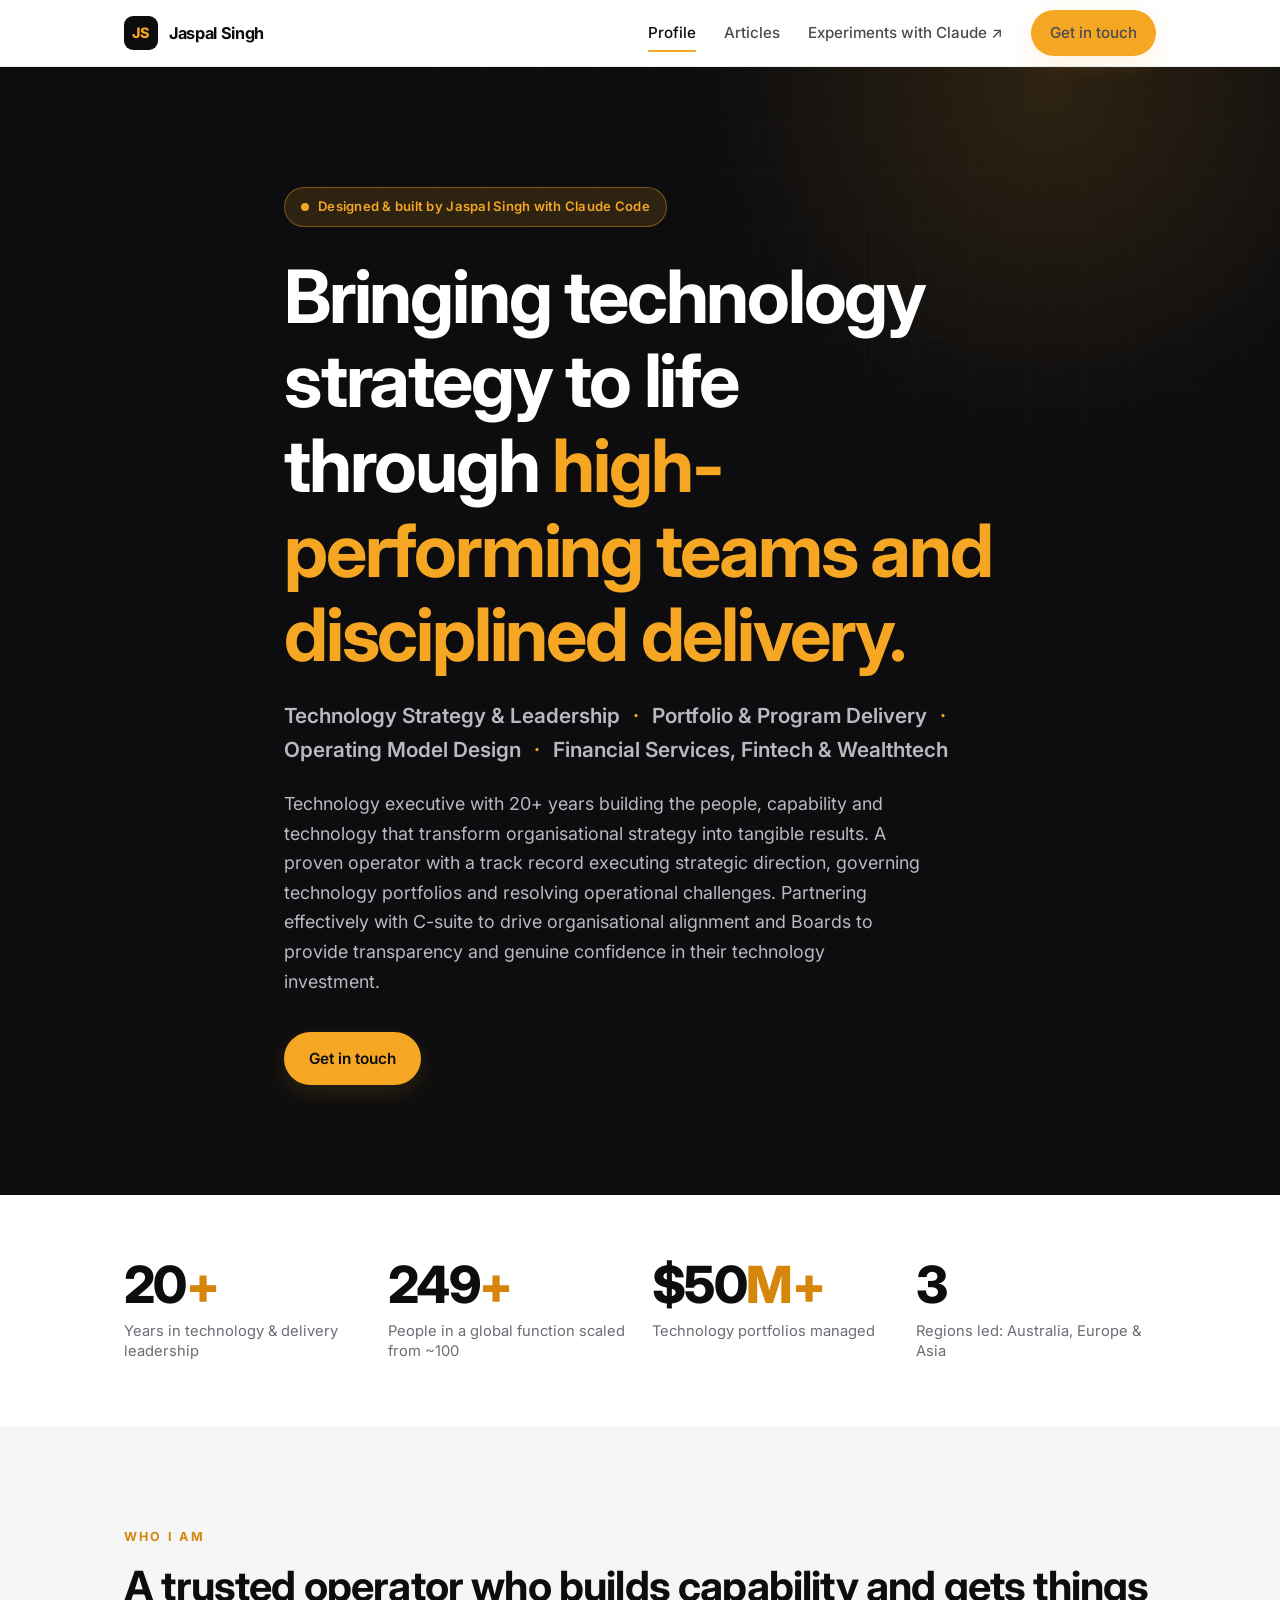
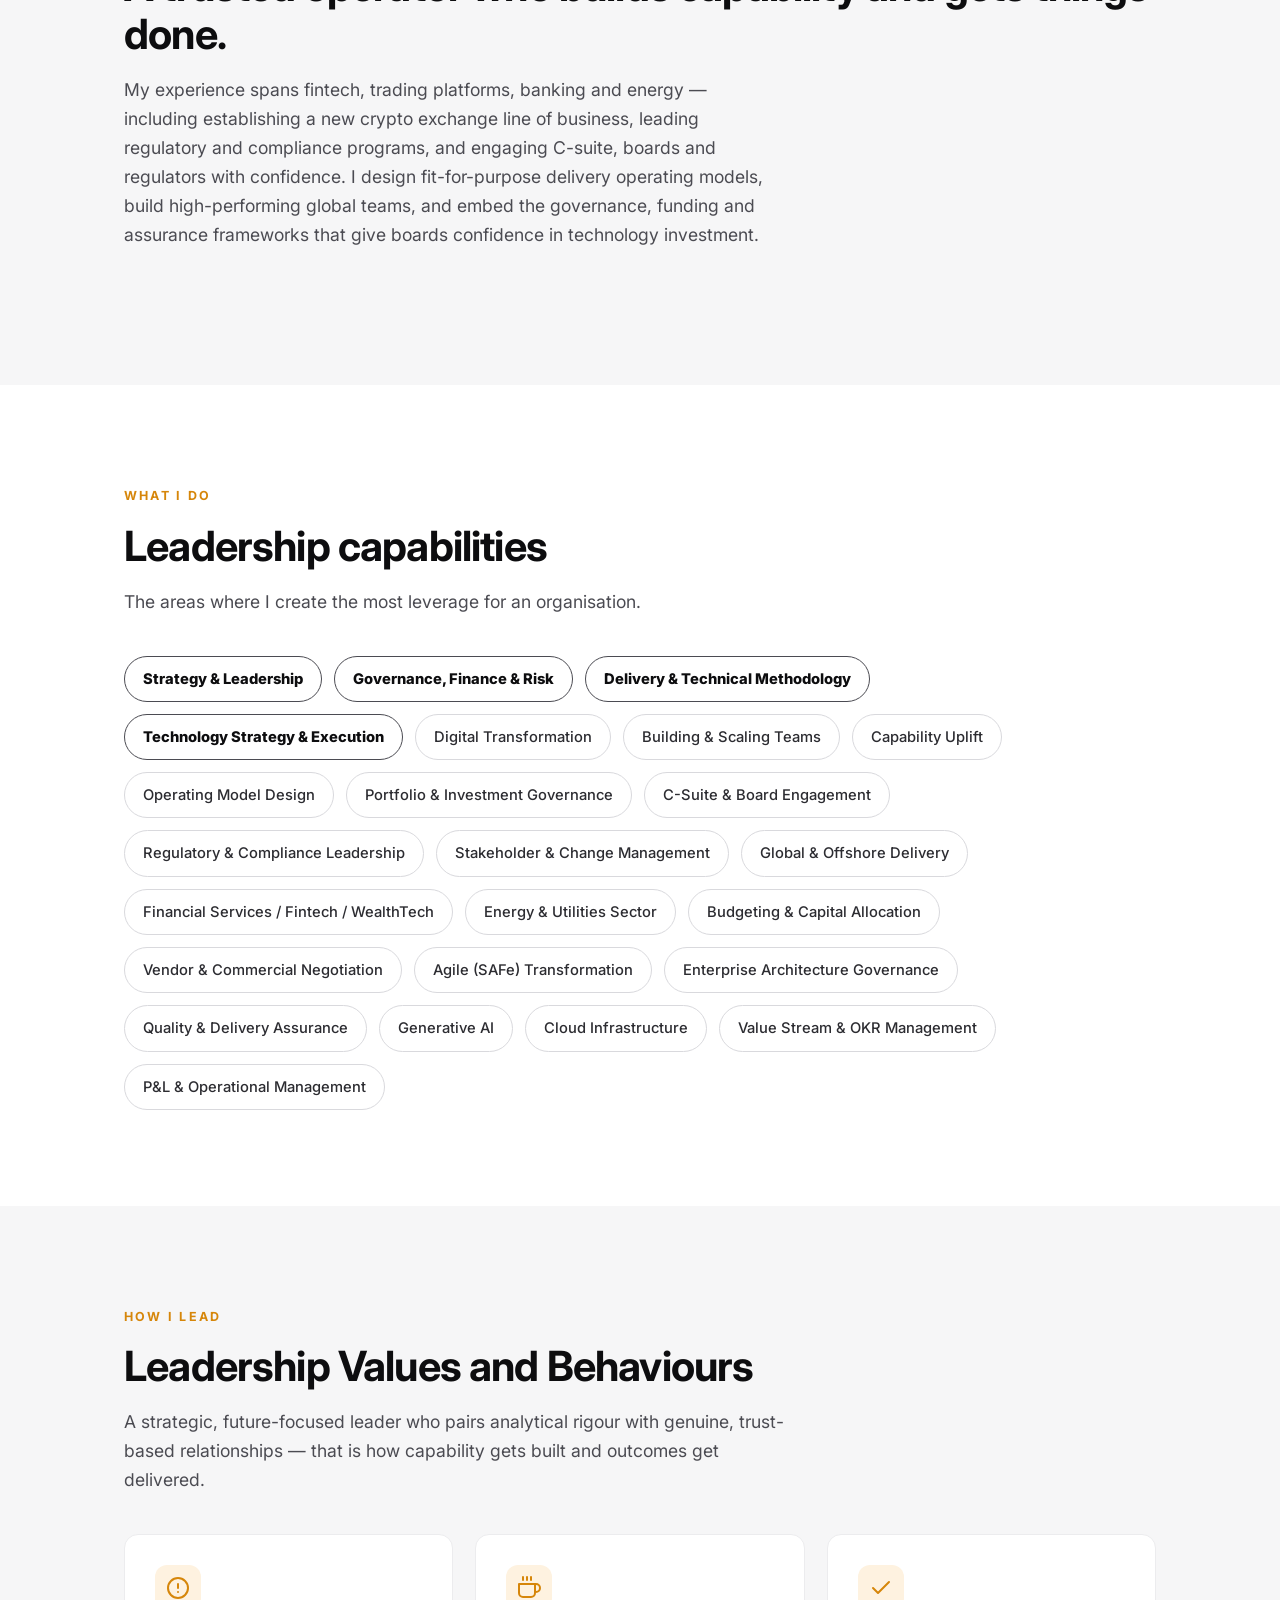
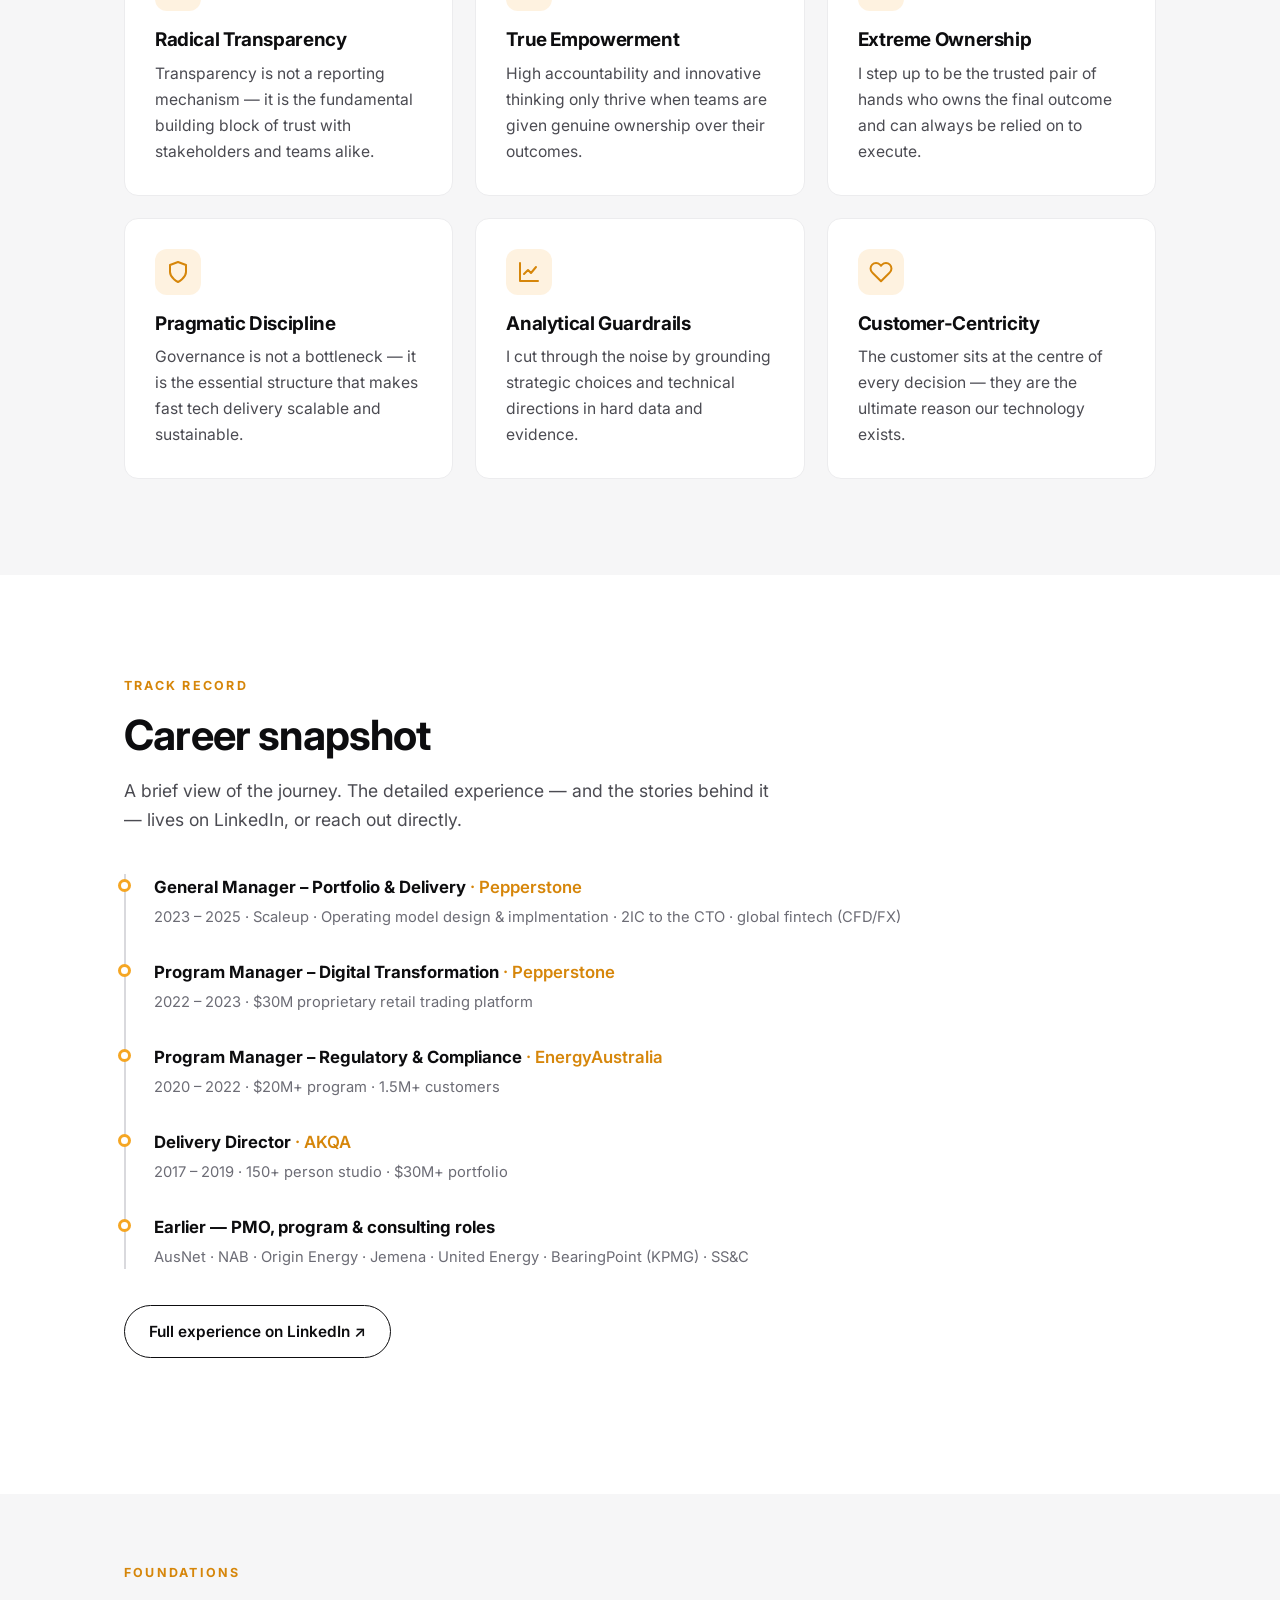
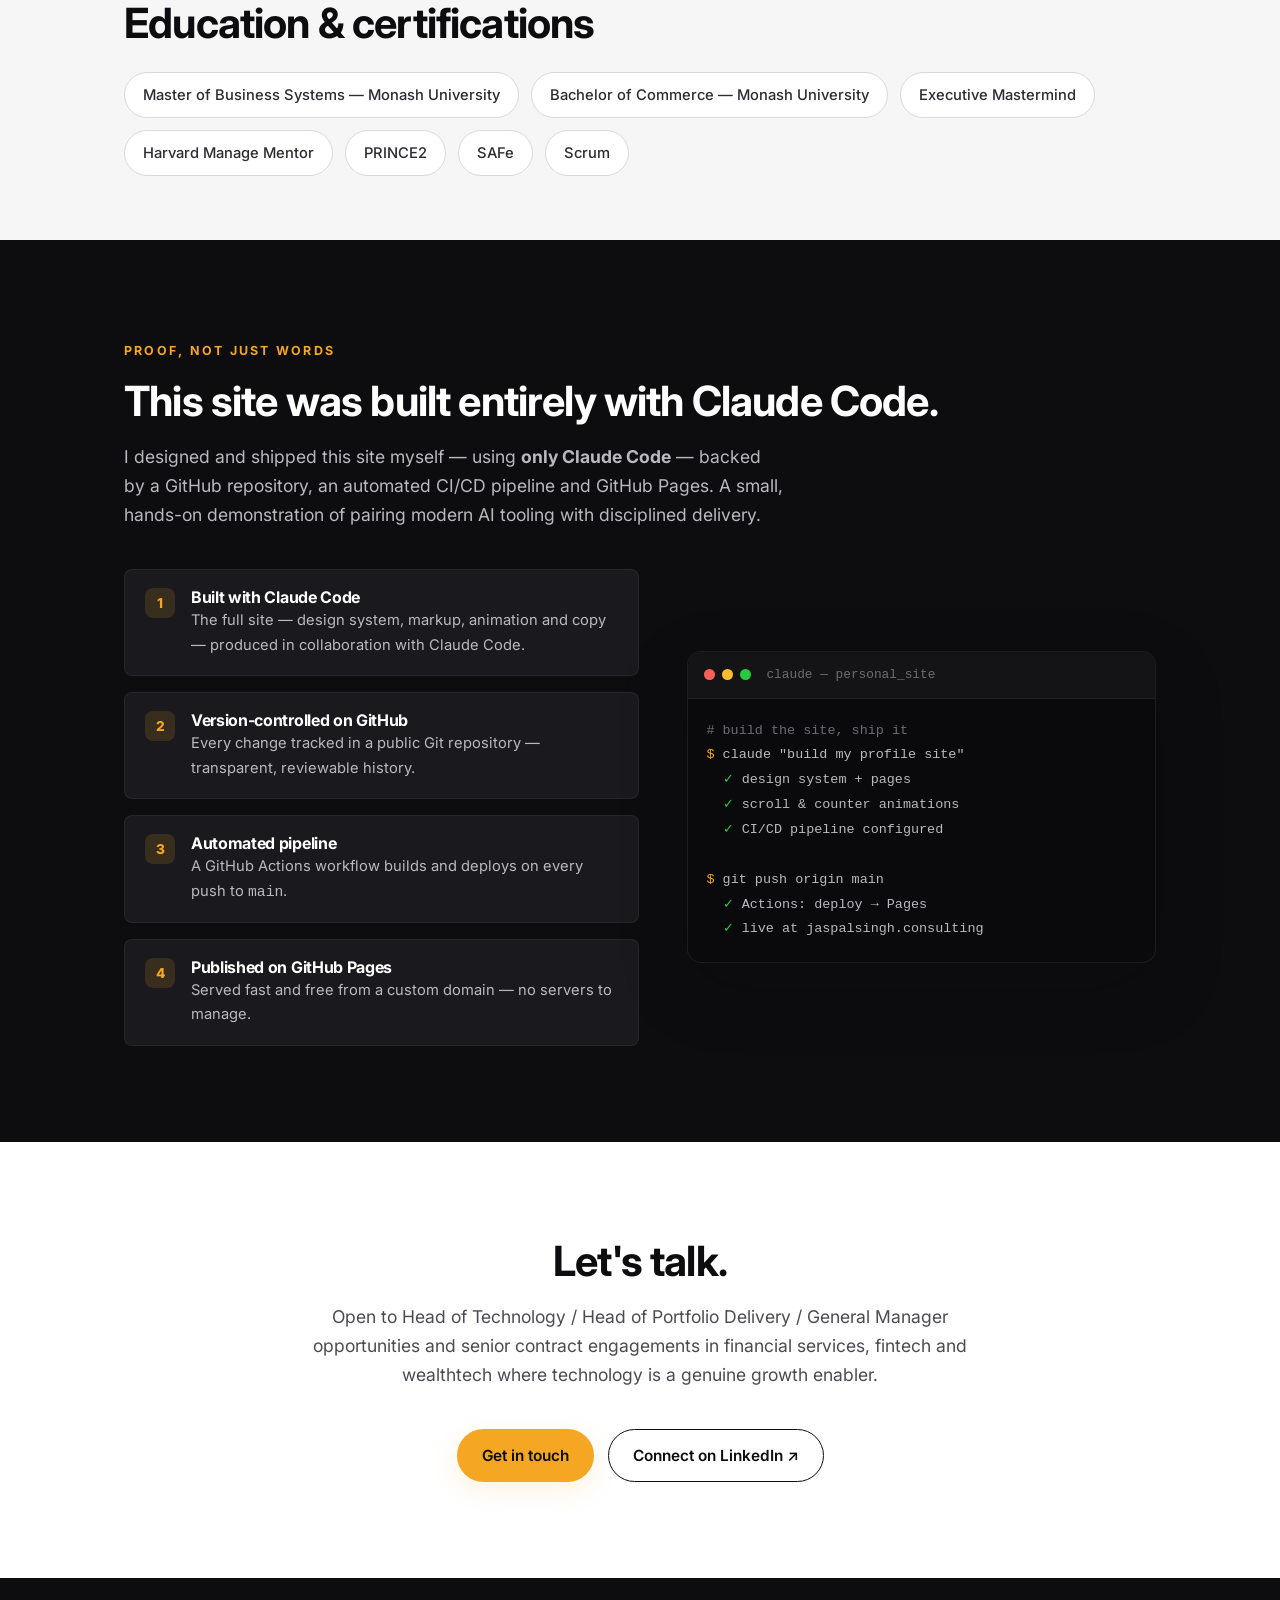
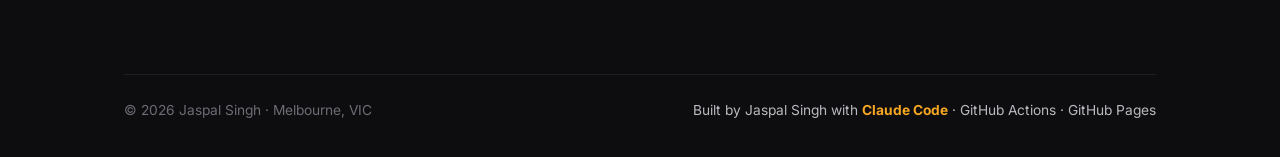
==== commit 31b180f2: "Fix HTML formatting for header element" ====
--- a/index.html
+++ b/index.html
@@ -57,7 +57,7 @@
           <span class="dot" aria-hidden="true"></span>
           Designed &amp; built by Jaspal Singh with Claude Code
         </span>
-        <h1>Bringing technology strategy to life through<span class="accent">high-performing teams and disciplined delivery.</span></h1>
+        <h1>Bringing technology strategy to life through <span class="accent">high-performing teams and disciplined delivery.</span></h1>
         <p class="hero__role">
           Technology Strategy &amp; Leadership <span class="sep">·</span> Portfolio &amp; Program Delivery
           <span class="sep">·</span> Operating Model Design
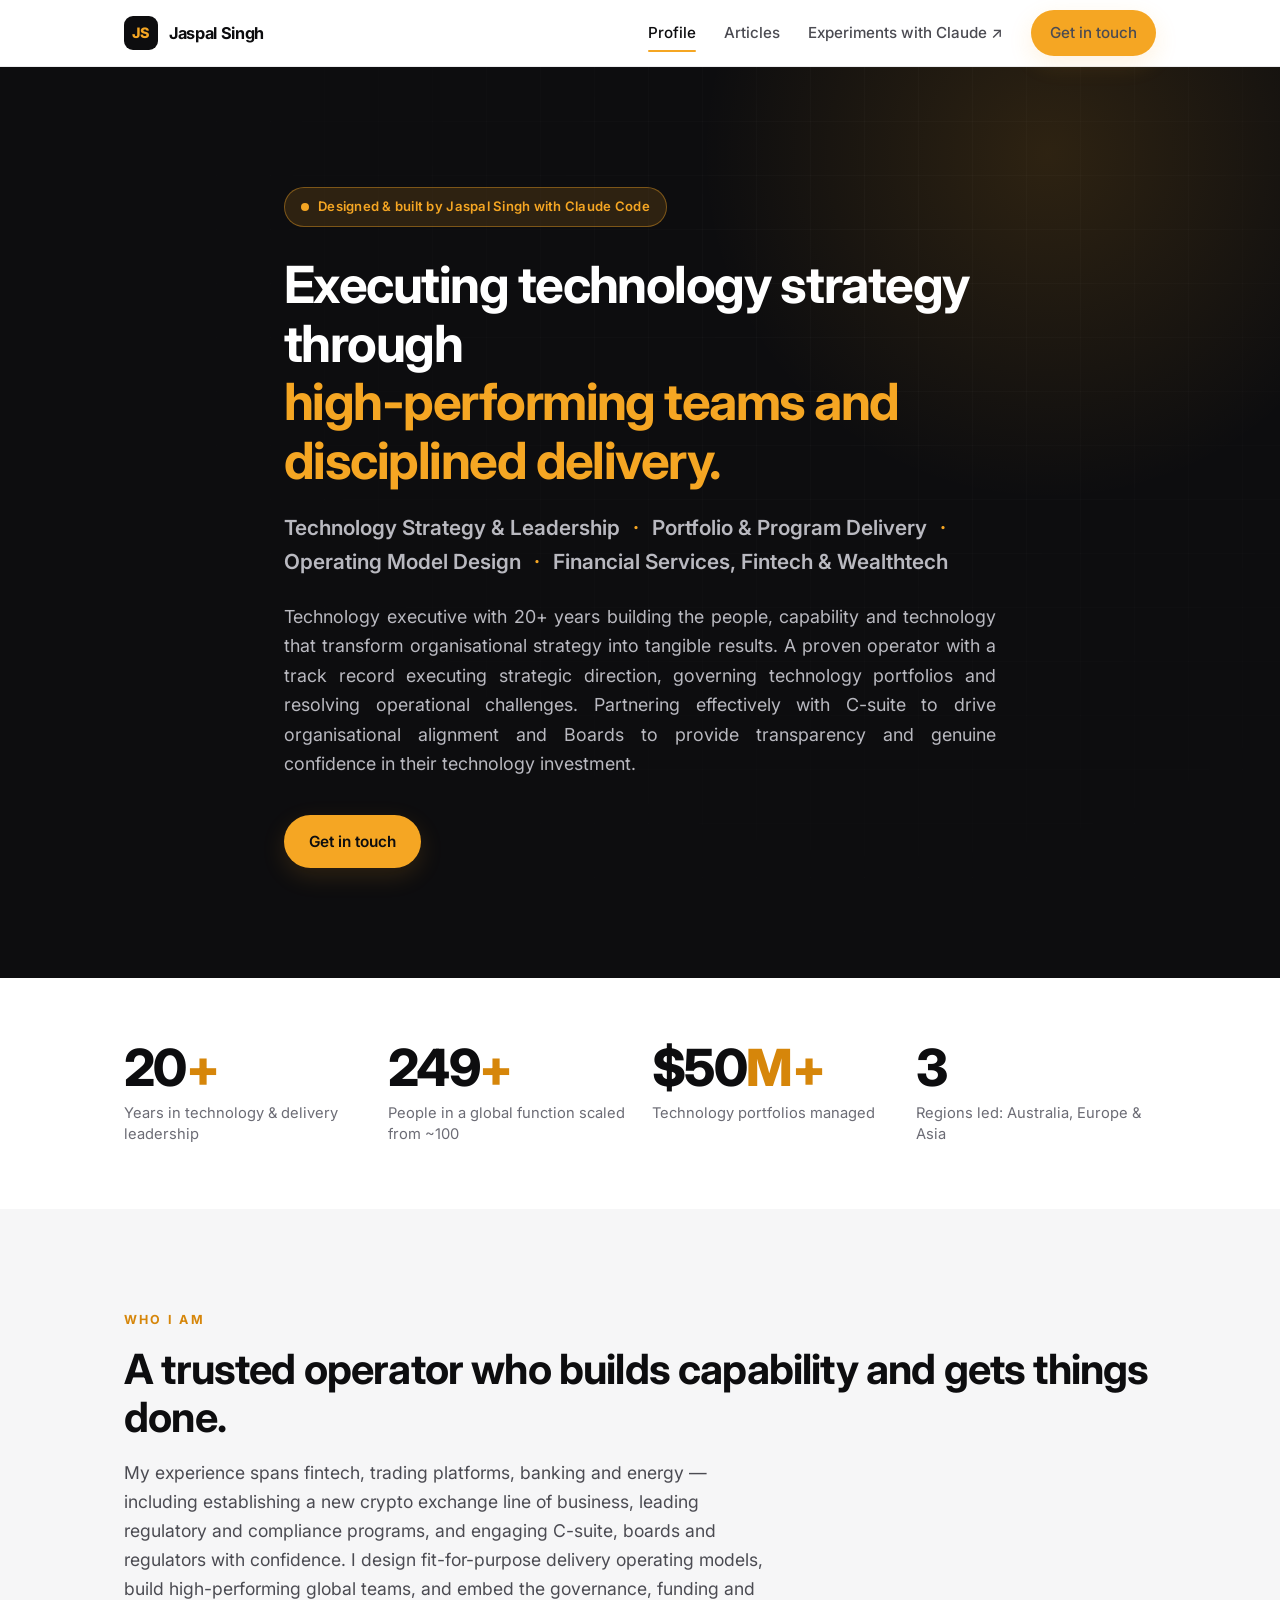
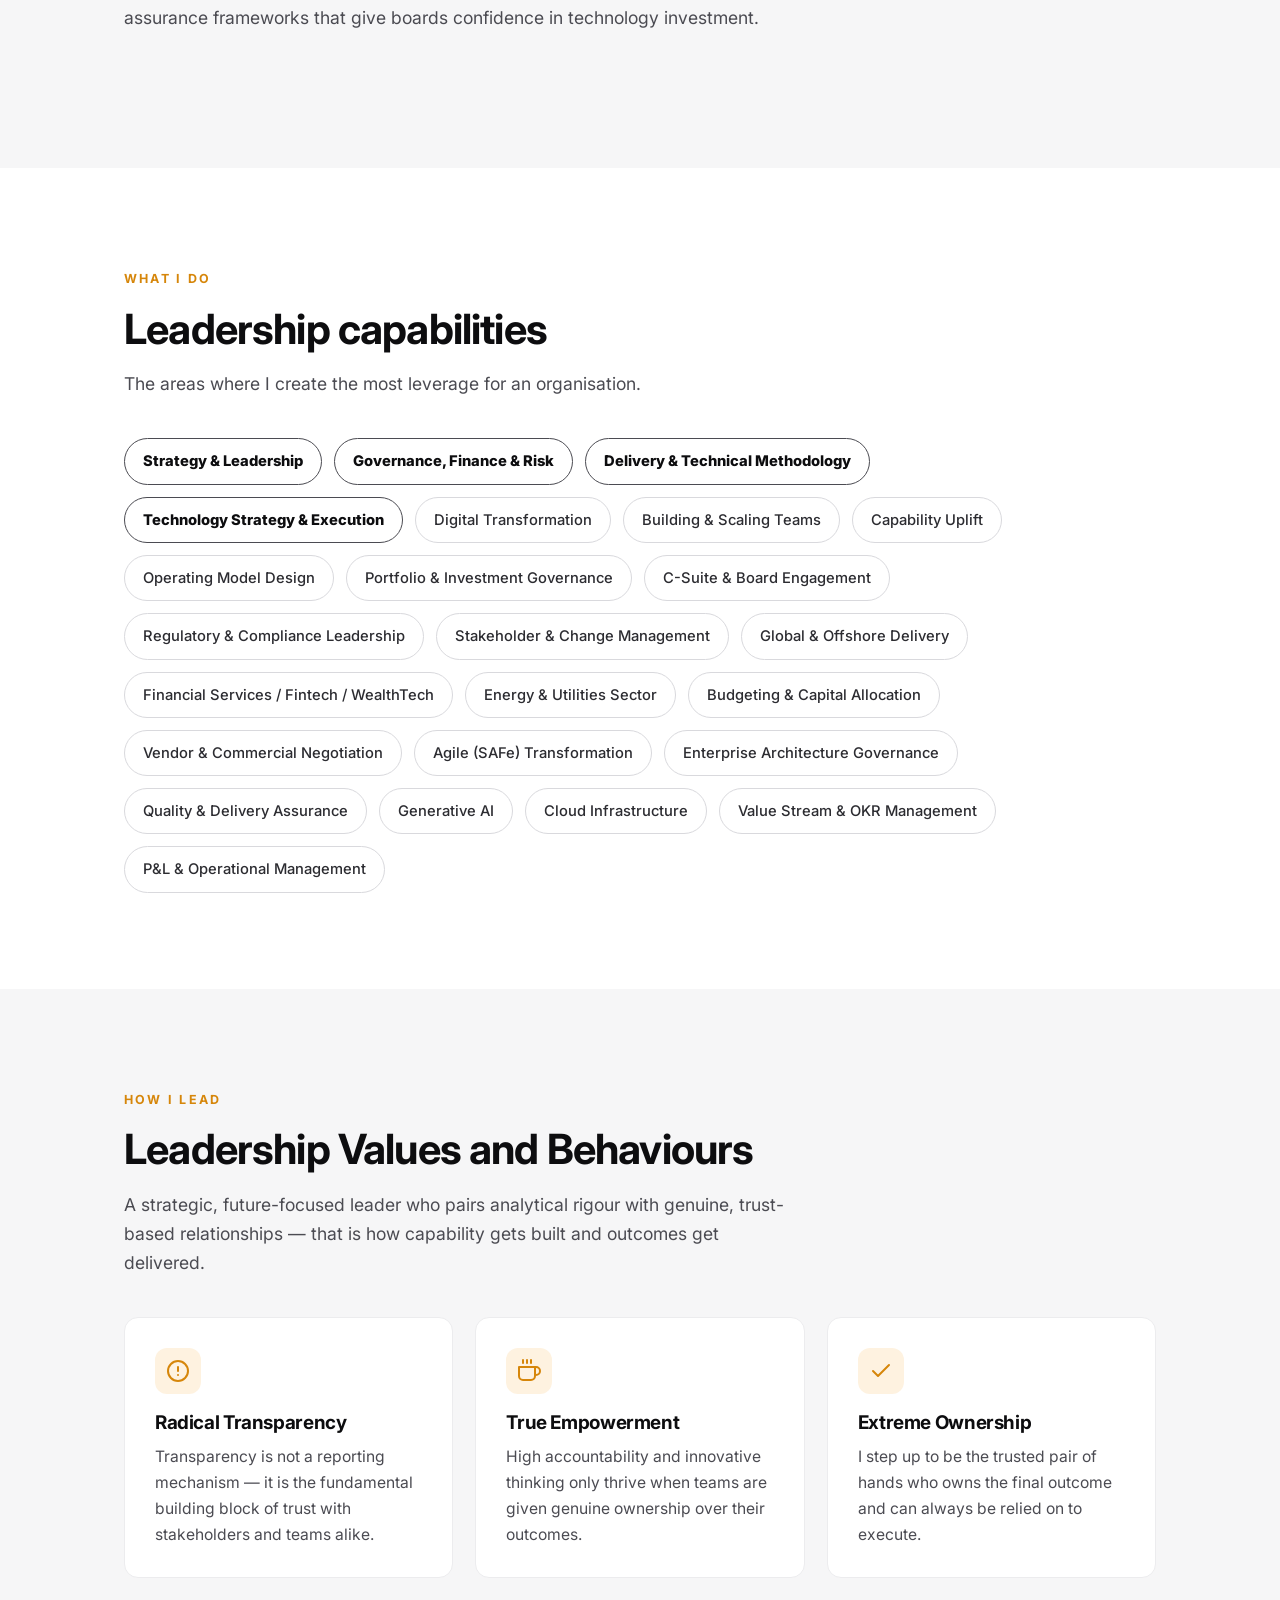
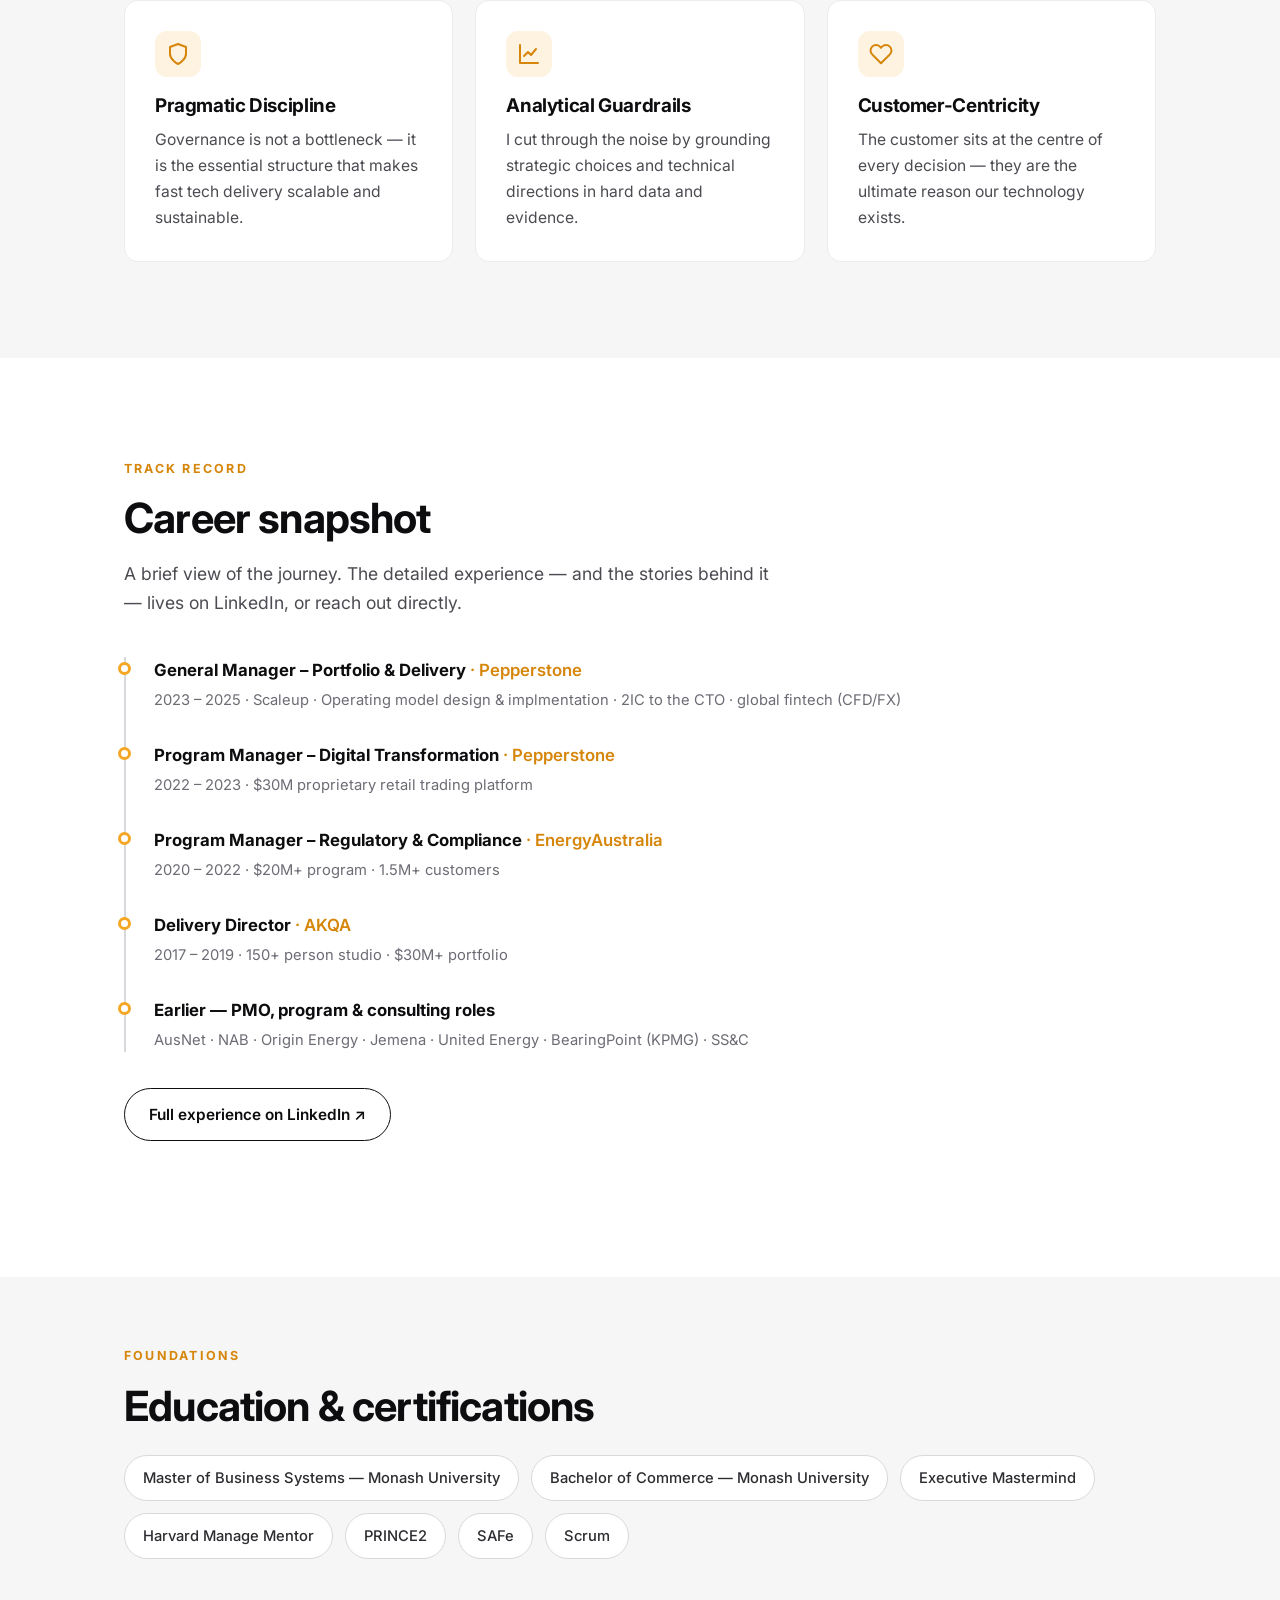
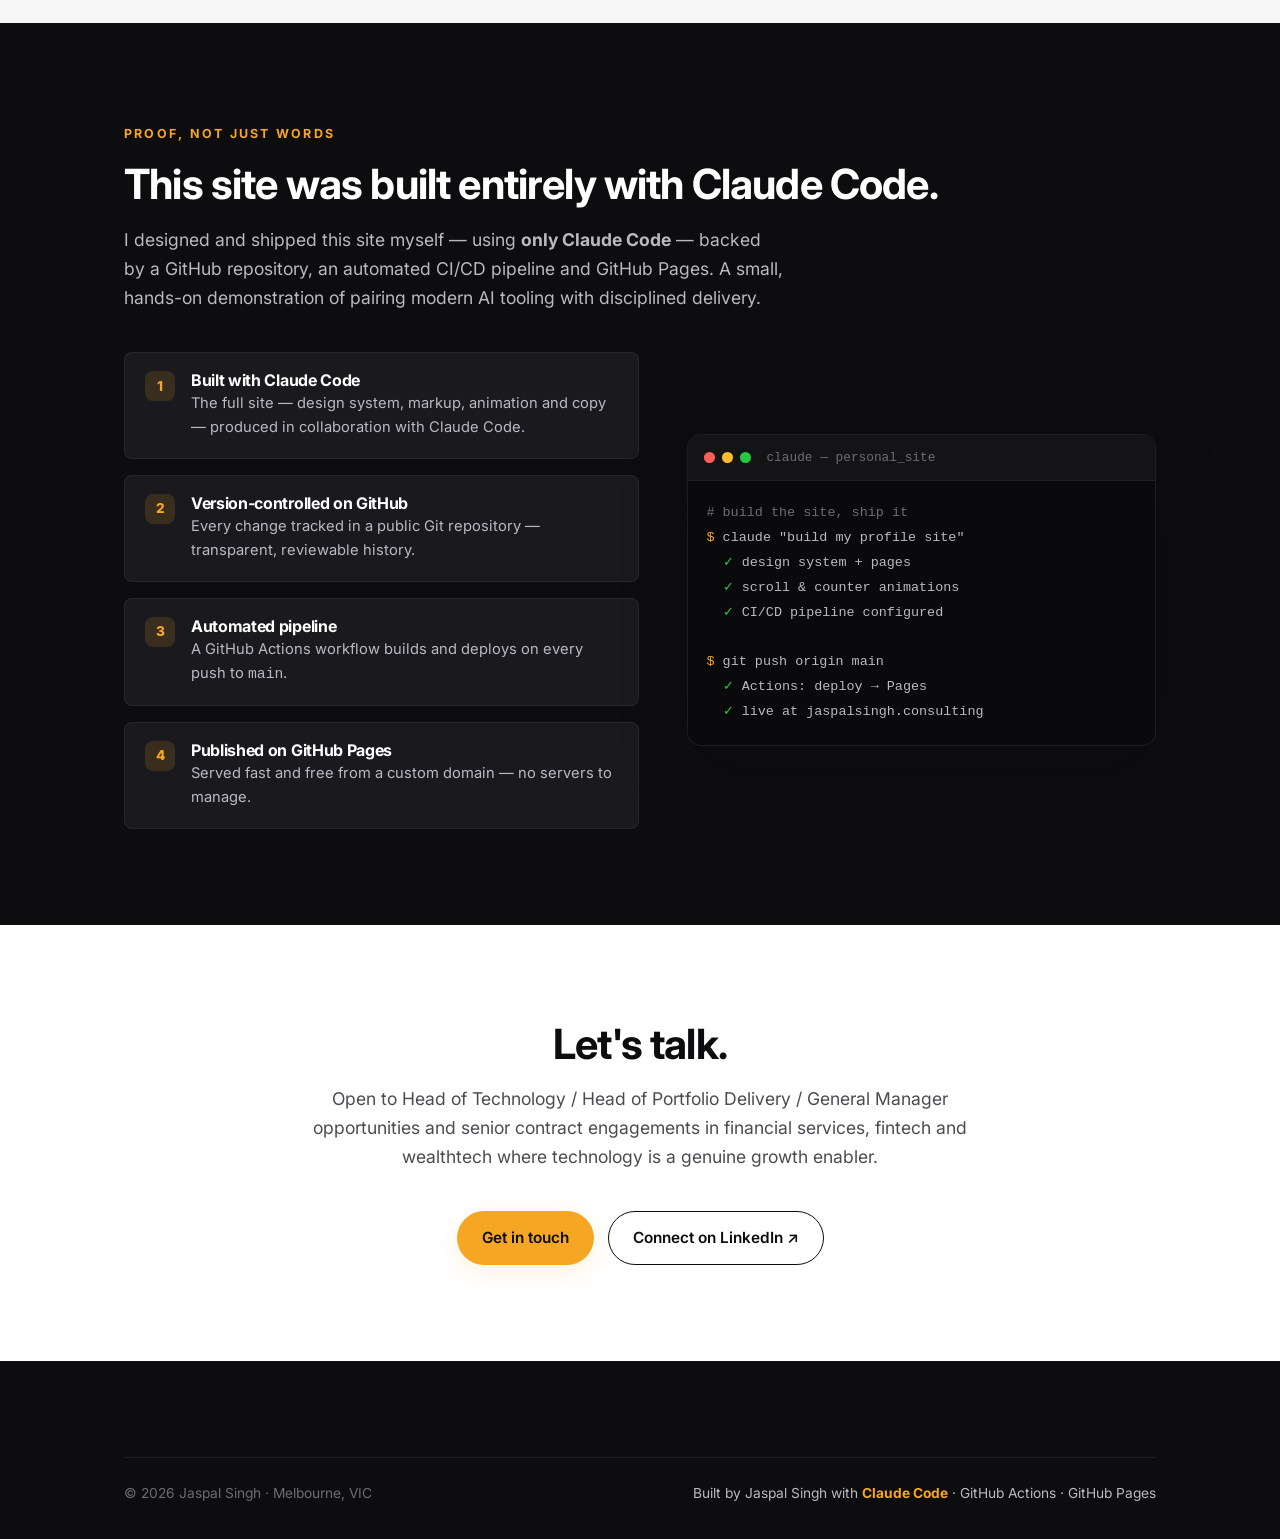
==== commit c832cb4b: "Update index.html" ====
--- a/index.html
+++ b/index.html
@@ -57,7 +57,7 @@
           <span class="dot" aria-hidden="true"></span>
           Designed &amp; built by Jaspal Singh with Claude Code
         </span>
-        <h1>Bringing technology strategy to life through <span class="accent">high-performing teams and disciplined delivery.</span></h1>
+        <h1>Executing technology strategy through<br><span class="accent">high-performing teams and disciplined delivery.</span></h1>
         <p class="hero__role">
           Technology Strategy &amp; Leadership <span class="sep">·</span> Portfolio &amp; Program Delivery
           <span class="sep">·</span> Operating Model Design
--- a/assets/css/styles.css
+++ b/assets/css/styles.css
@@ -202,7 +202,7 @@
   100% { box-shadow: 0 0 0 0 rgba(245,166,35,0); }
 }
 .hero h1 {
-  font-size: clamp(2.6rem, 6.5vw, 4.6rem);
+  font-size: clamp(2rem, 4.5vw, 3.2rem);
   letter-spacing: -0.03em;
   margin-bottom: 18px;
 }
@@ -215,9 +215,10 @@
 }
 .hero__role .sep { color: var(--accent); margin: 0 8px; }
 .hero__summary {
+  text-align: justify;
   font-size: 1.12rem;
   color: var(--grey-300);
-  max-width: 58ch;
+  max-width: 100%;
   margin-bottom: 36px;
 }
 .hero__cta { display: flex; flex-wrap: wrap; gap: 14px; }
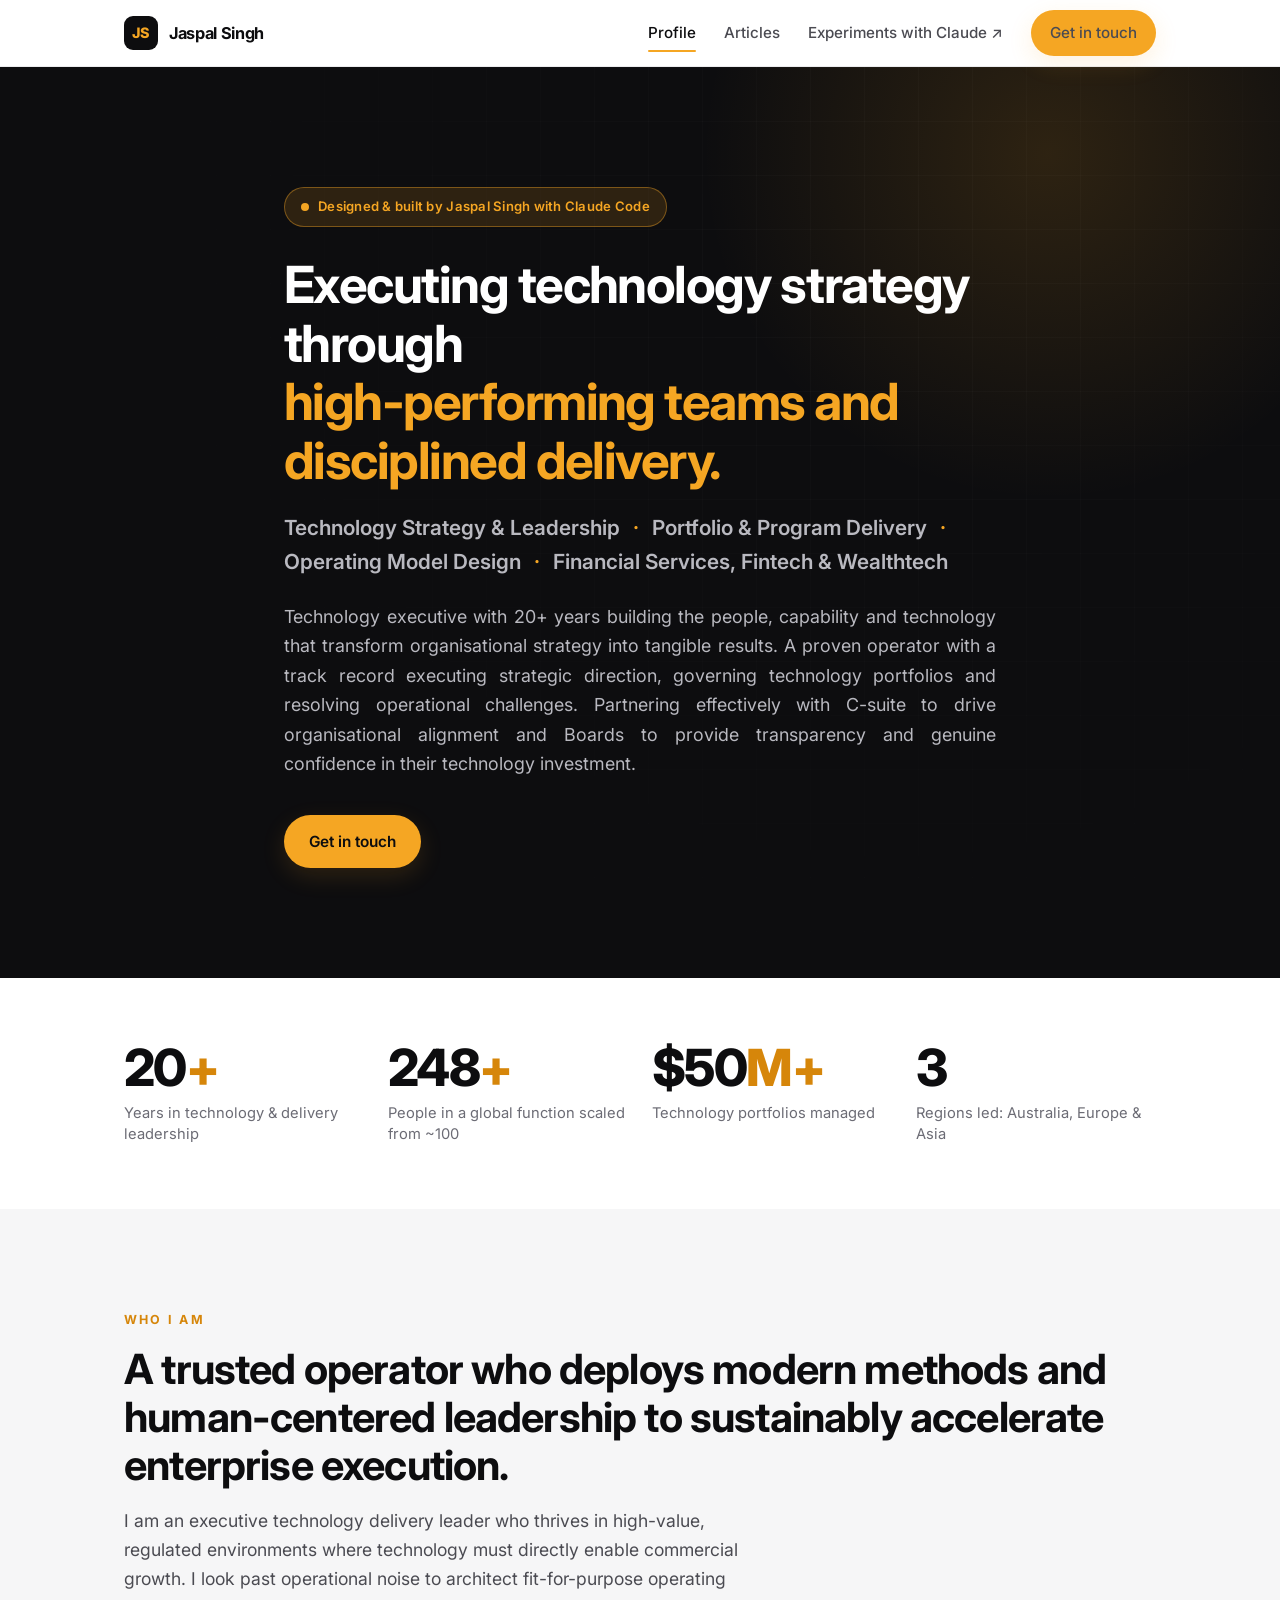
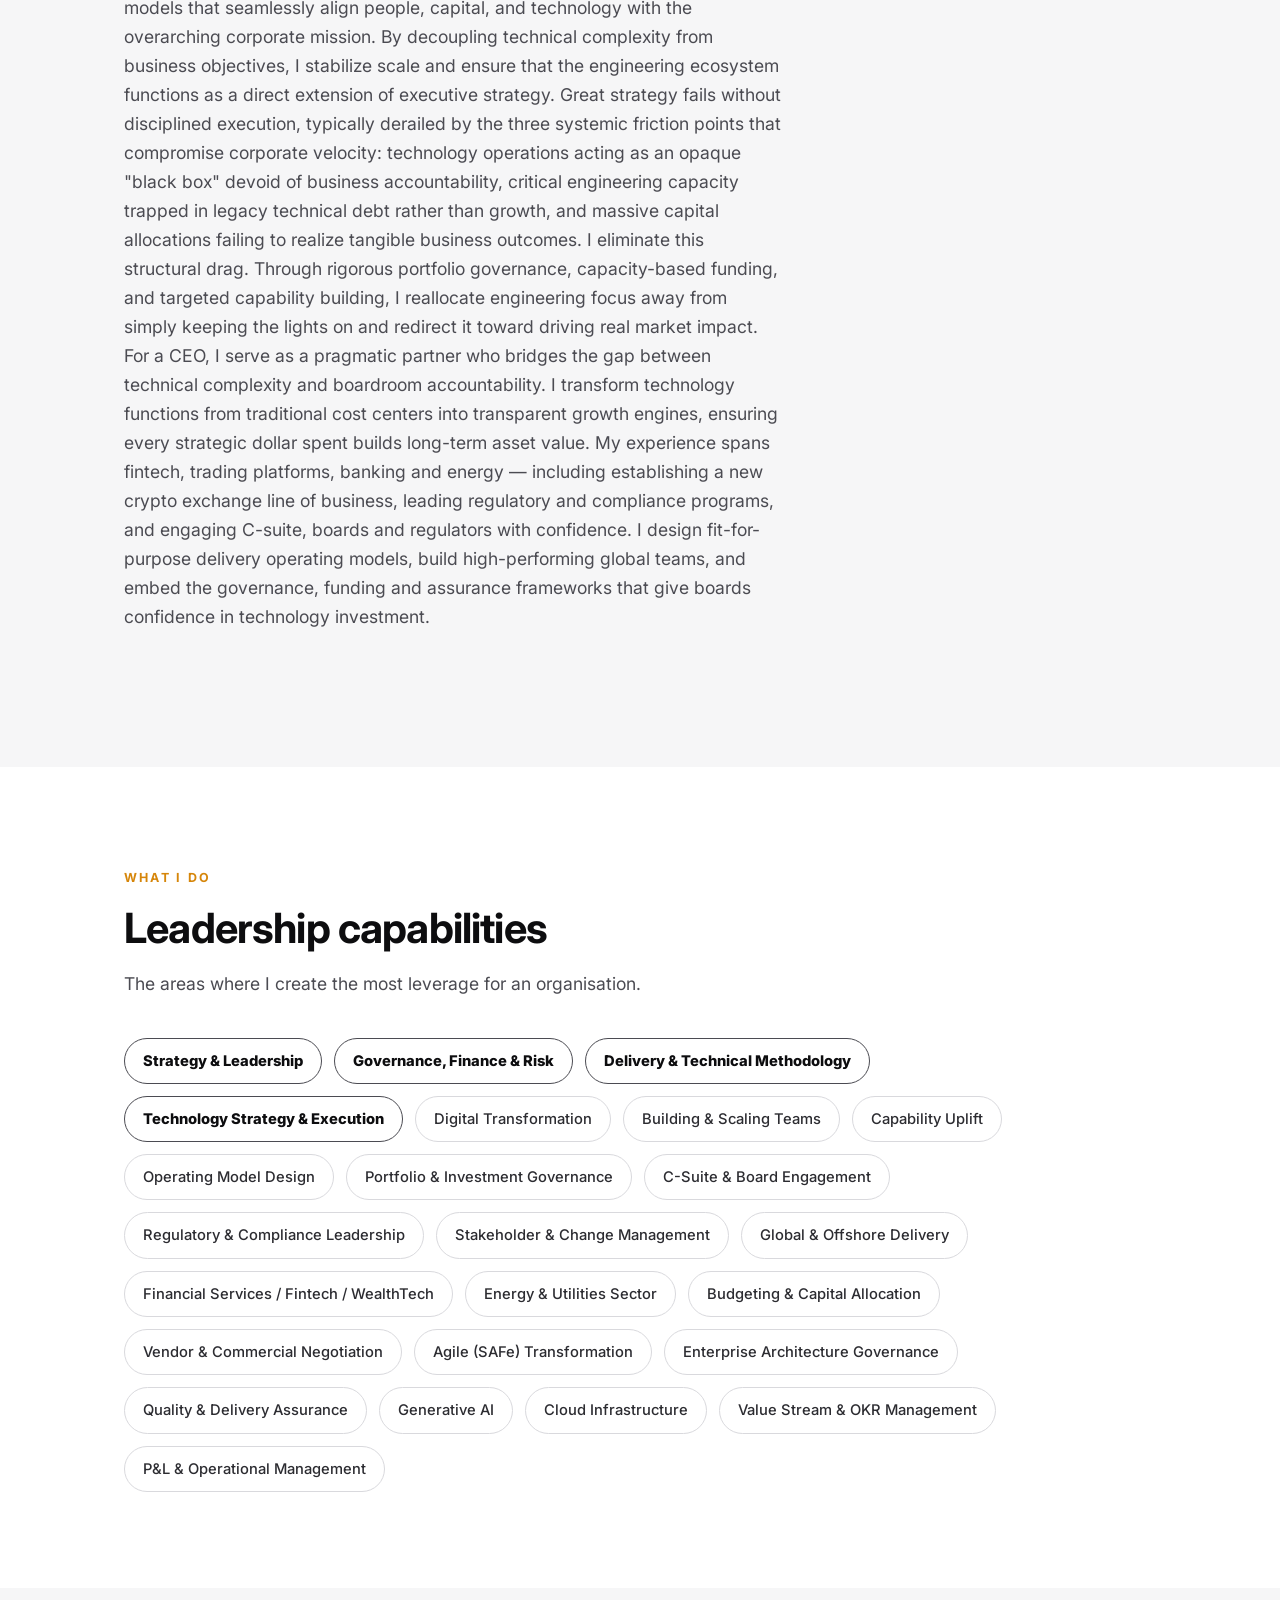
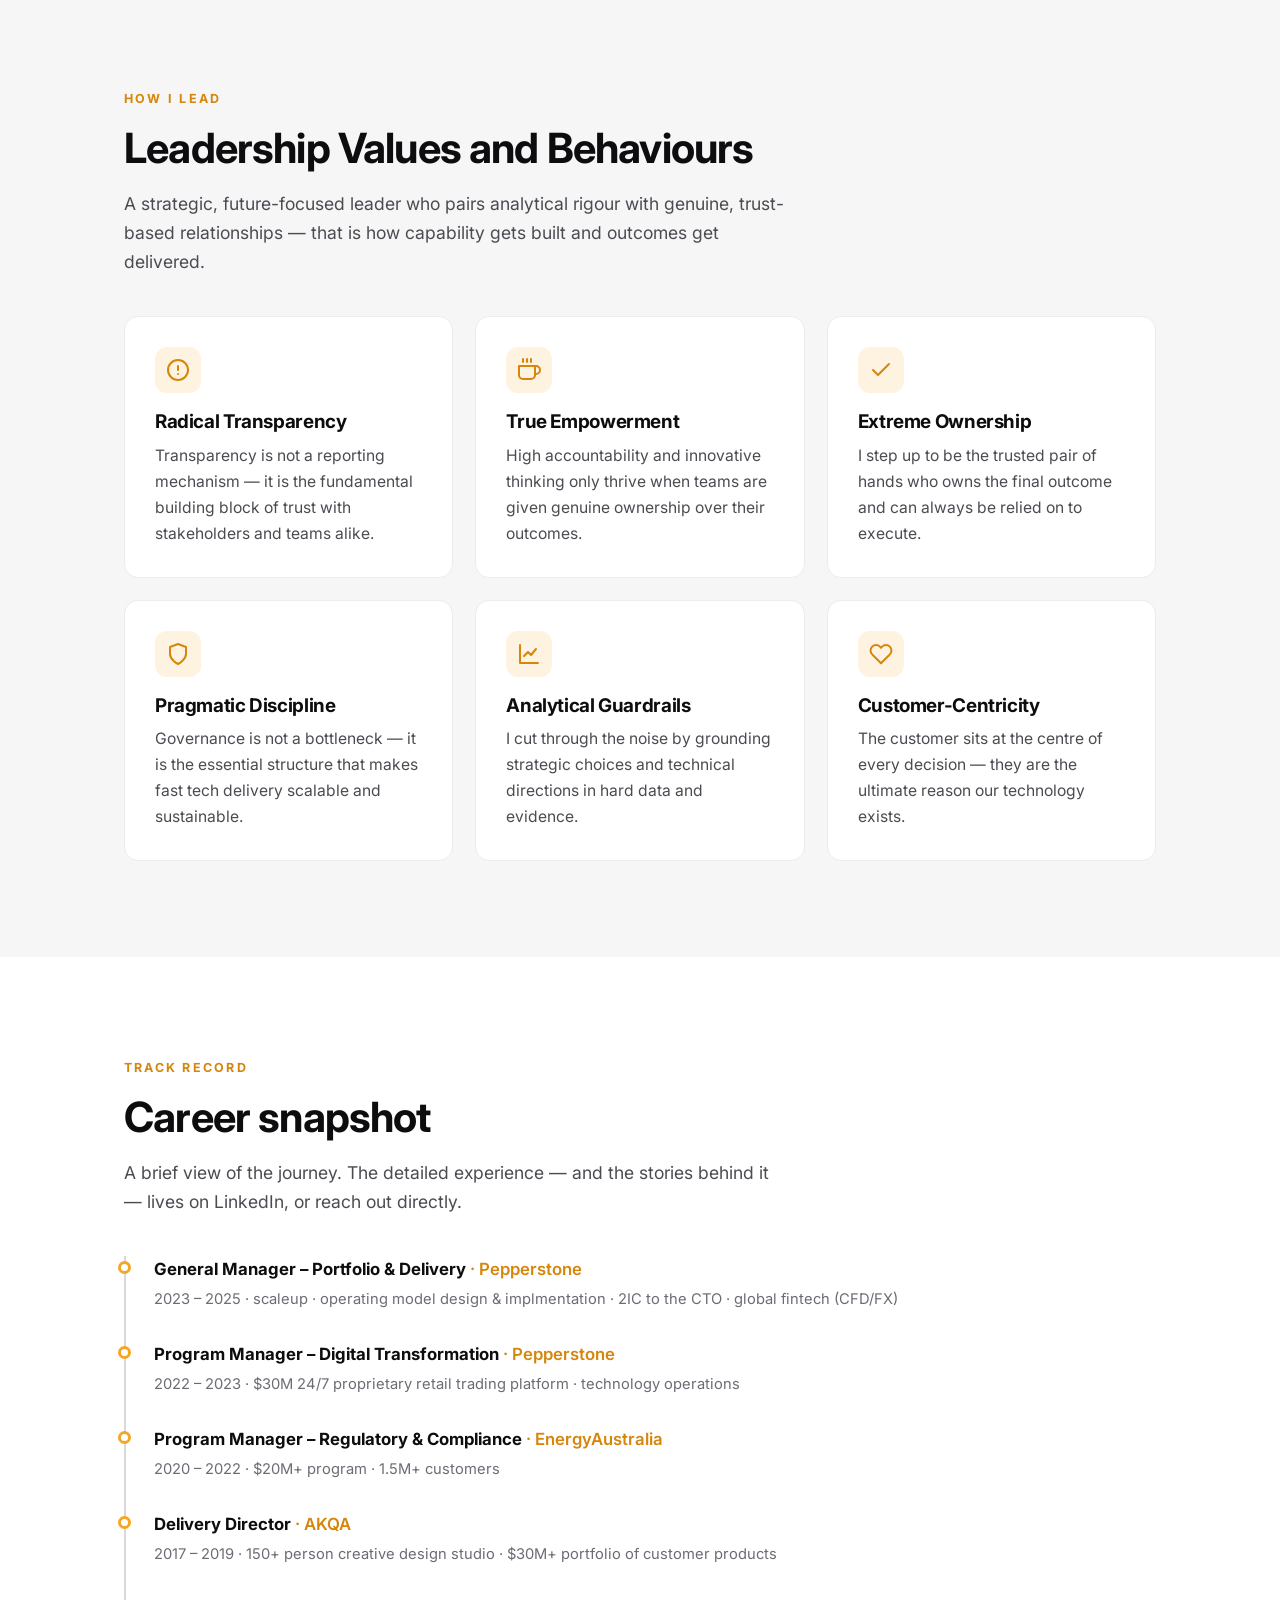
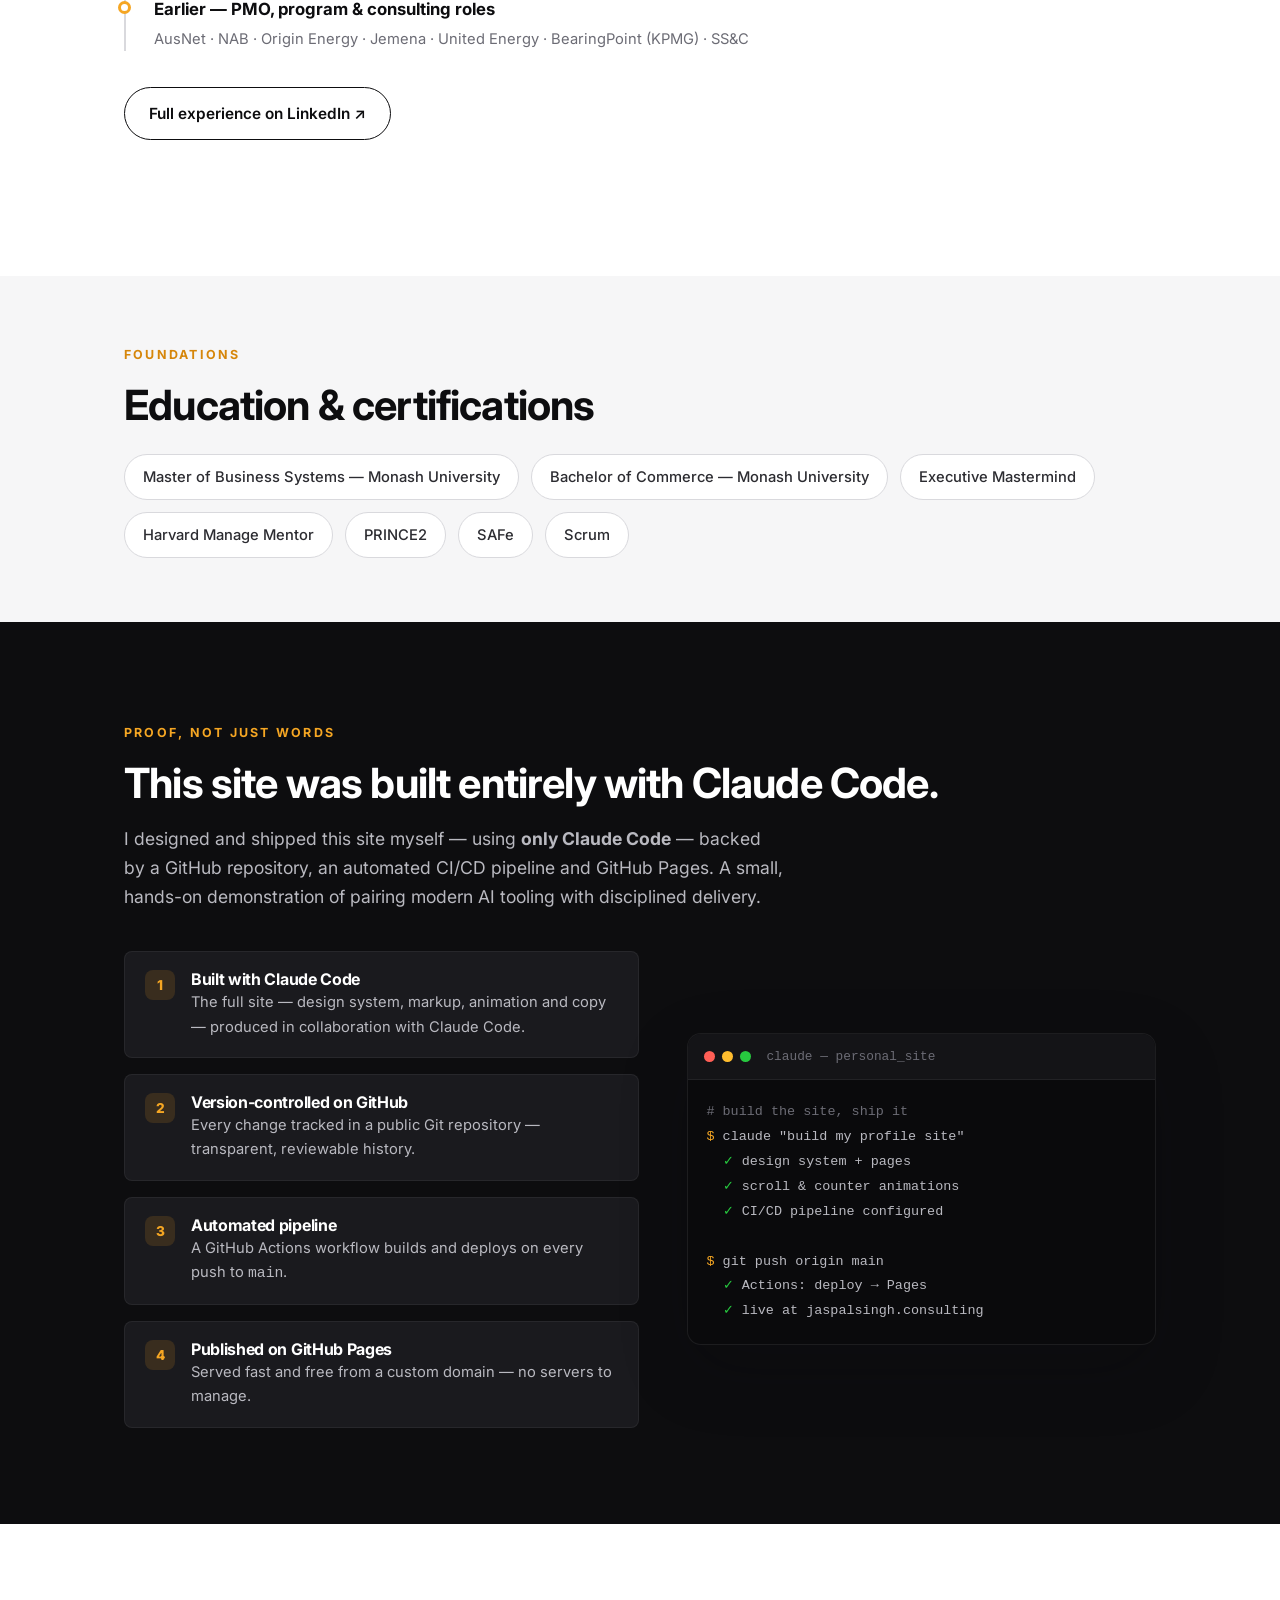
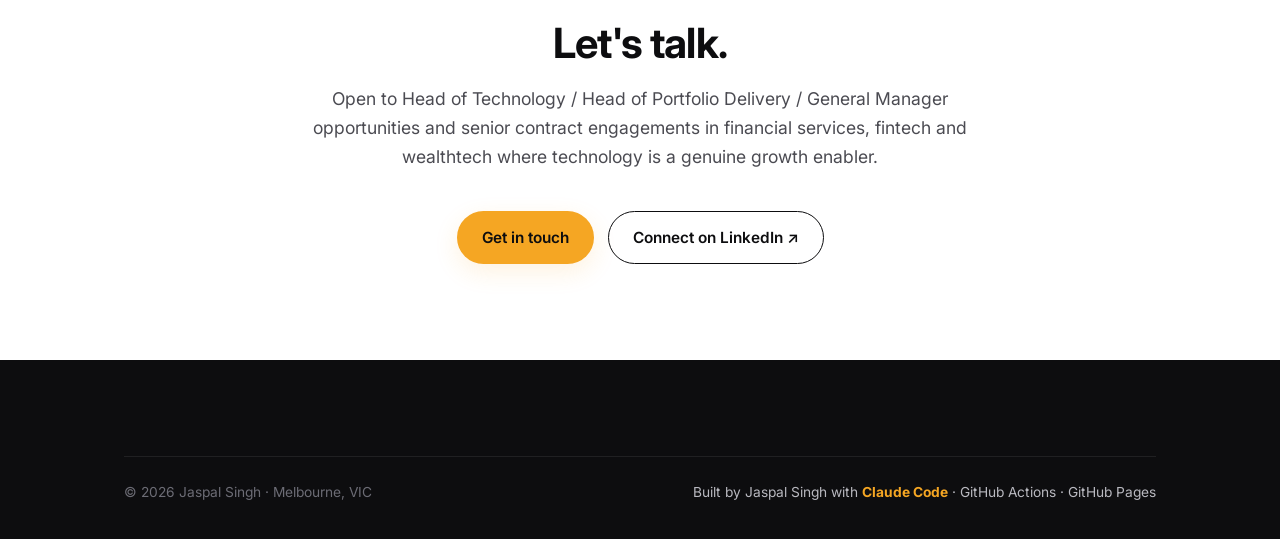
==== commit 30da2e65: "Revise about section with enhanced leadership description Updated the about section to reflect a mor" ====
--- a/index.html
+++ b/index.html
@@ -100,8 +100,13 @@
     <section class="section section--grey" id="about">
       <div class="container">
         <span class="eyebrow reveal">Who I am</span>
-        <h2 class="section-title reveal">A trusted operator who builds capability and gets things done.</h2>
+        <h2 class="section-title reveal">A trusted operator who deploys modern methods and human-centered leadership to sustainably accelerate enterprise execution.</h2>
         <p class="section-lead reveal">
+          I am an executive technology delivery leader who thrives in high-value, regulated environments where technology must directly enable commercial growth. I look past operational noise to architect fit-for-purpose operating models that seamlessly align people, capital, and technology with the overarching corporate mission. By decoupling technical complexity from business objectives, I stabilize scale and ensure that the engineering ecosystem functions as a direct extension of executive strategy.
+          Great strategy fails without disciplined execution, typically derailed by the three systemic friction points that compromise corporate velocity: technology operations acting as an opaque "black box" devoid of business accountability, critical engineering capacity trapped in legacy technical debt rather than growth, and massive capital allocations failing to realize tangible business outcomes. I eliminate this structural drag. Through rigorous portfolio governance, capacity-based funding, and targeted capability building, I reallocate engineering focus away from simply keeping the lights on and redirect it toward driving real market impact.
+          For a CEO, I serve as a pragmatic partner who bridges the gap between technical complexity and boardroom accountability. I transform technology functions from traditional cost centers into transparent growth engines, ensuring every strategic dollar spent builds long-term asset value.
+
+
           My experience spans fintech, trading platforms, banking and energy —
           including establishing a new crypto exchange line of business, leading regulatory
           and compliance programs, and engaging C-suite, boards and regulators with confidence.
@@ -215,11 +220,11 @@
         <div class="timeline reveal" data-delay="1">
           <div class="tl-item">
             <div class="tl-item__role">General Manager – Portfolio &amp; Delivery <span class="tl-item__org">· Pepperstone</span></div>
-            <div class="tl-item__meta">2023 – 2025 · Scaleup · Operating model design &amp; implmentation · 2IC to the CTO · global fintech (CFD/FX)</div>
+            <div class="tl-item__meta">2023 – 2025 · scaleup · operating model design &amp; implmentation · 2IC to the CTO · global fintech (CFD/FX)</div>
           </div>
           <div class="tl-item">
             <div class="tl-item__role">Program Manager – Digital Transformation <span class="tl-item__org">· Pepperstone</span></div>
-            <div class="tl-item__meta">2022 – 2023 · $30M proprietary retail trading platform</div>
+            <div class="tl-item__meta">2022 – 2023 · $30M 24/7 proprietary retail trading platform · technology operations</div>
           </div>
           <div class="tl-item">
             <div class="tl-item__role">Program Manager – Regulatory &amp; Compliance <span class="tl-item__org">· EnergyAustralia</span></div>
@@ -227,7 +232,7 @@
           </div>
           <div class="tl-item">
             <div class="tl-item__role">Delivery Director <span class="tl-item__org">· AKQA</span></div>
-            <div class="tl-item__meta">2017 – 2019 · 150+ person studio · $30M+ portfolio</div>
+            <div class="tl-item__meta">2017 – 2019 · 150+ person creative design studio · $30M+ portfolio of customer products</div>
           </div>
           <div class="tl-item">
             <div class="tl-item__role">Earlier — PMO, program &amp; consulting roles</div>
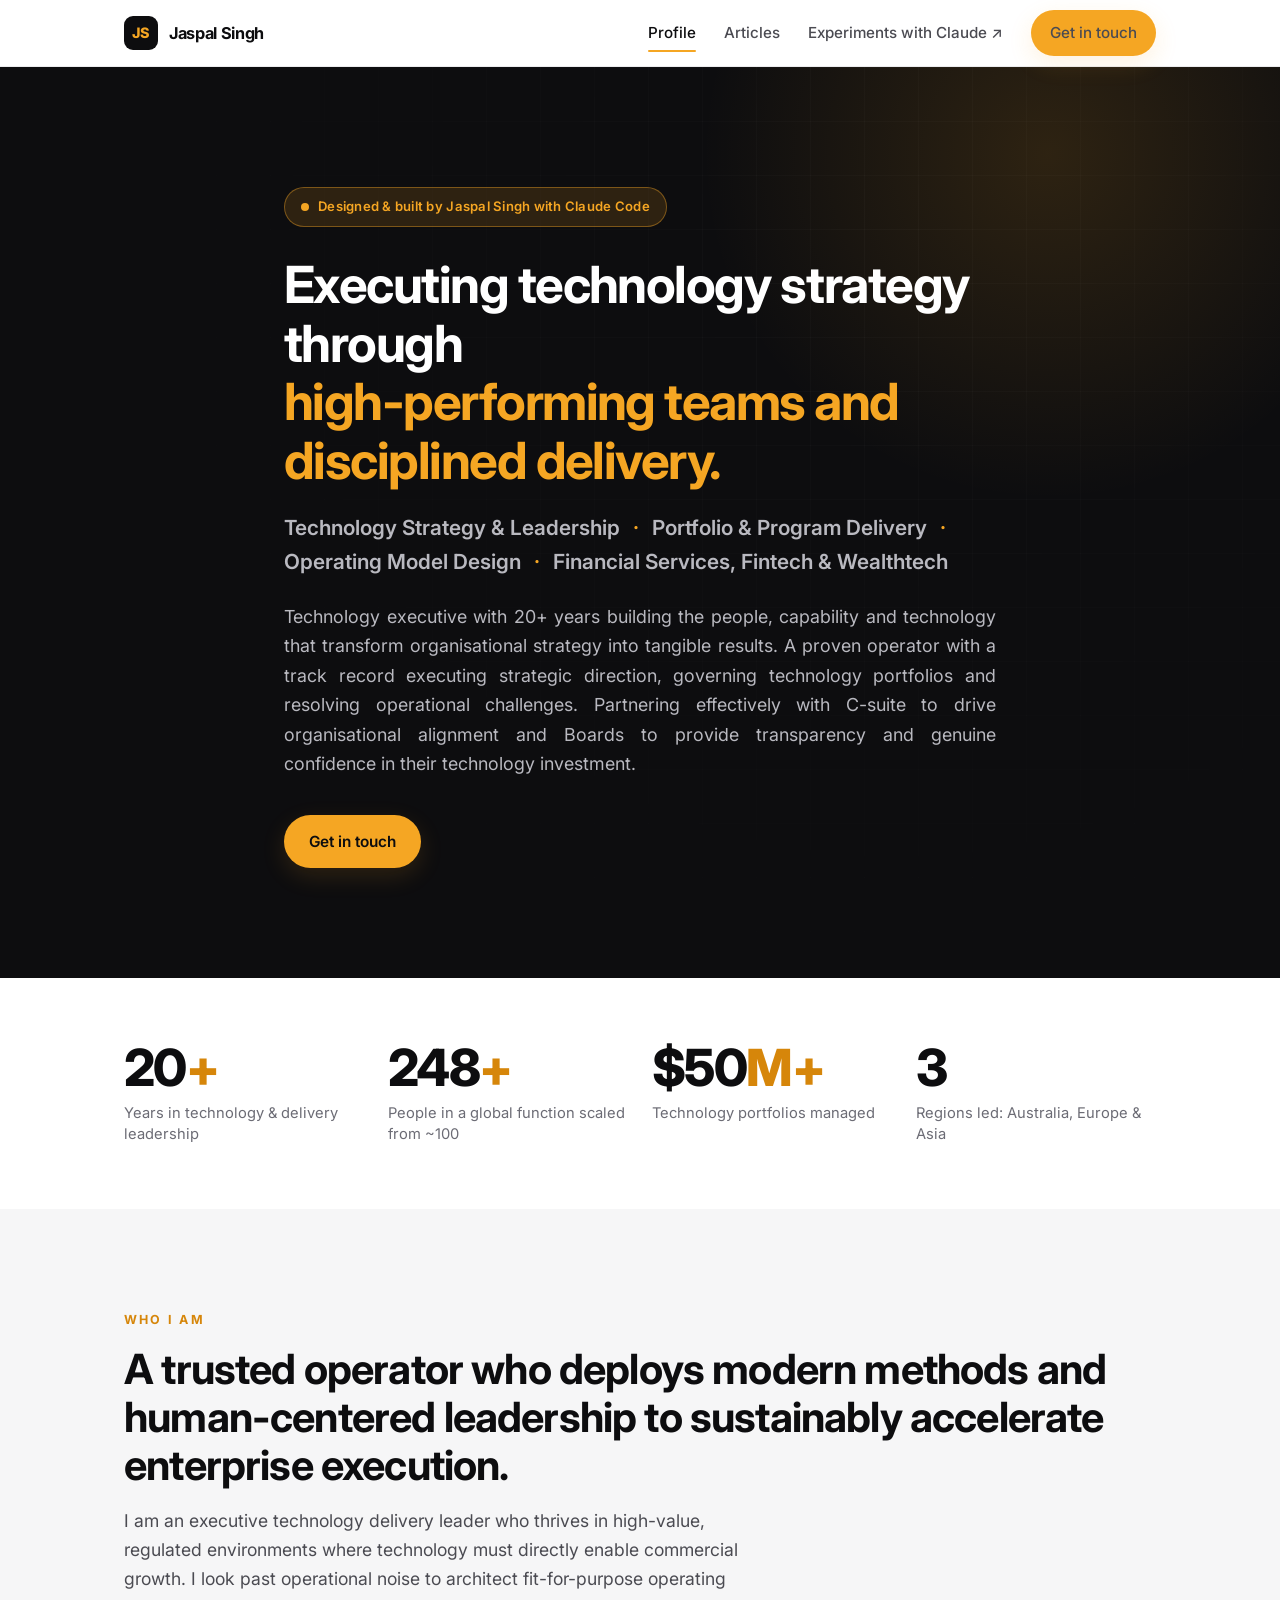
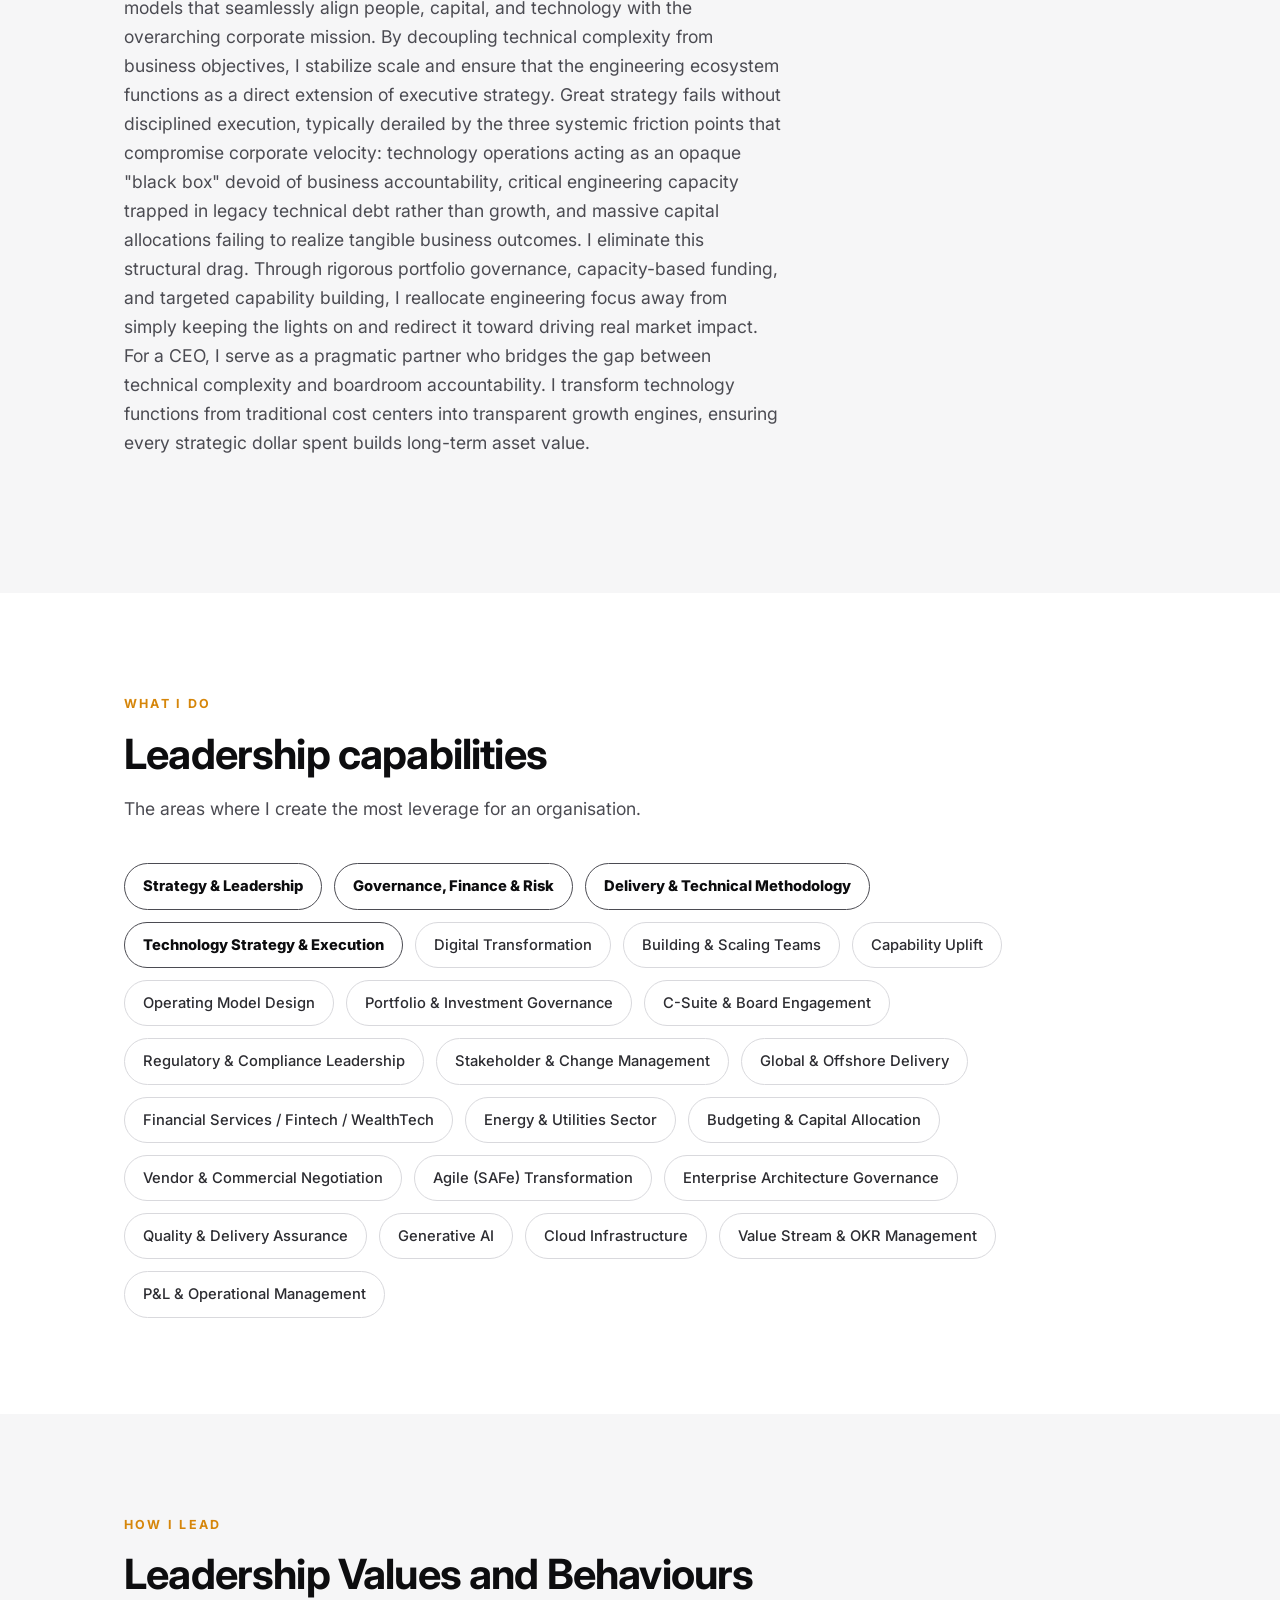
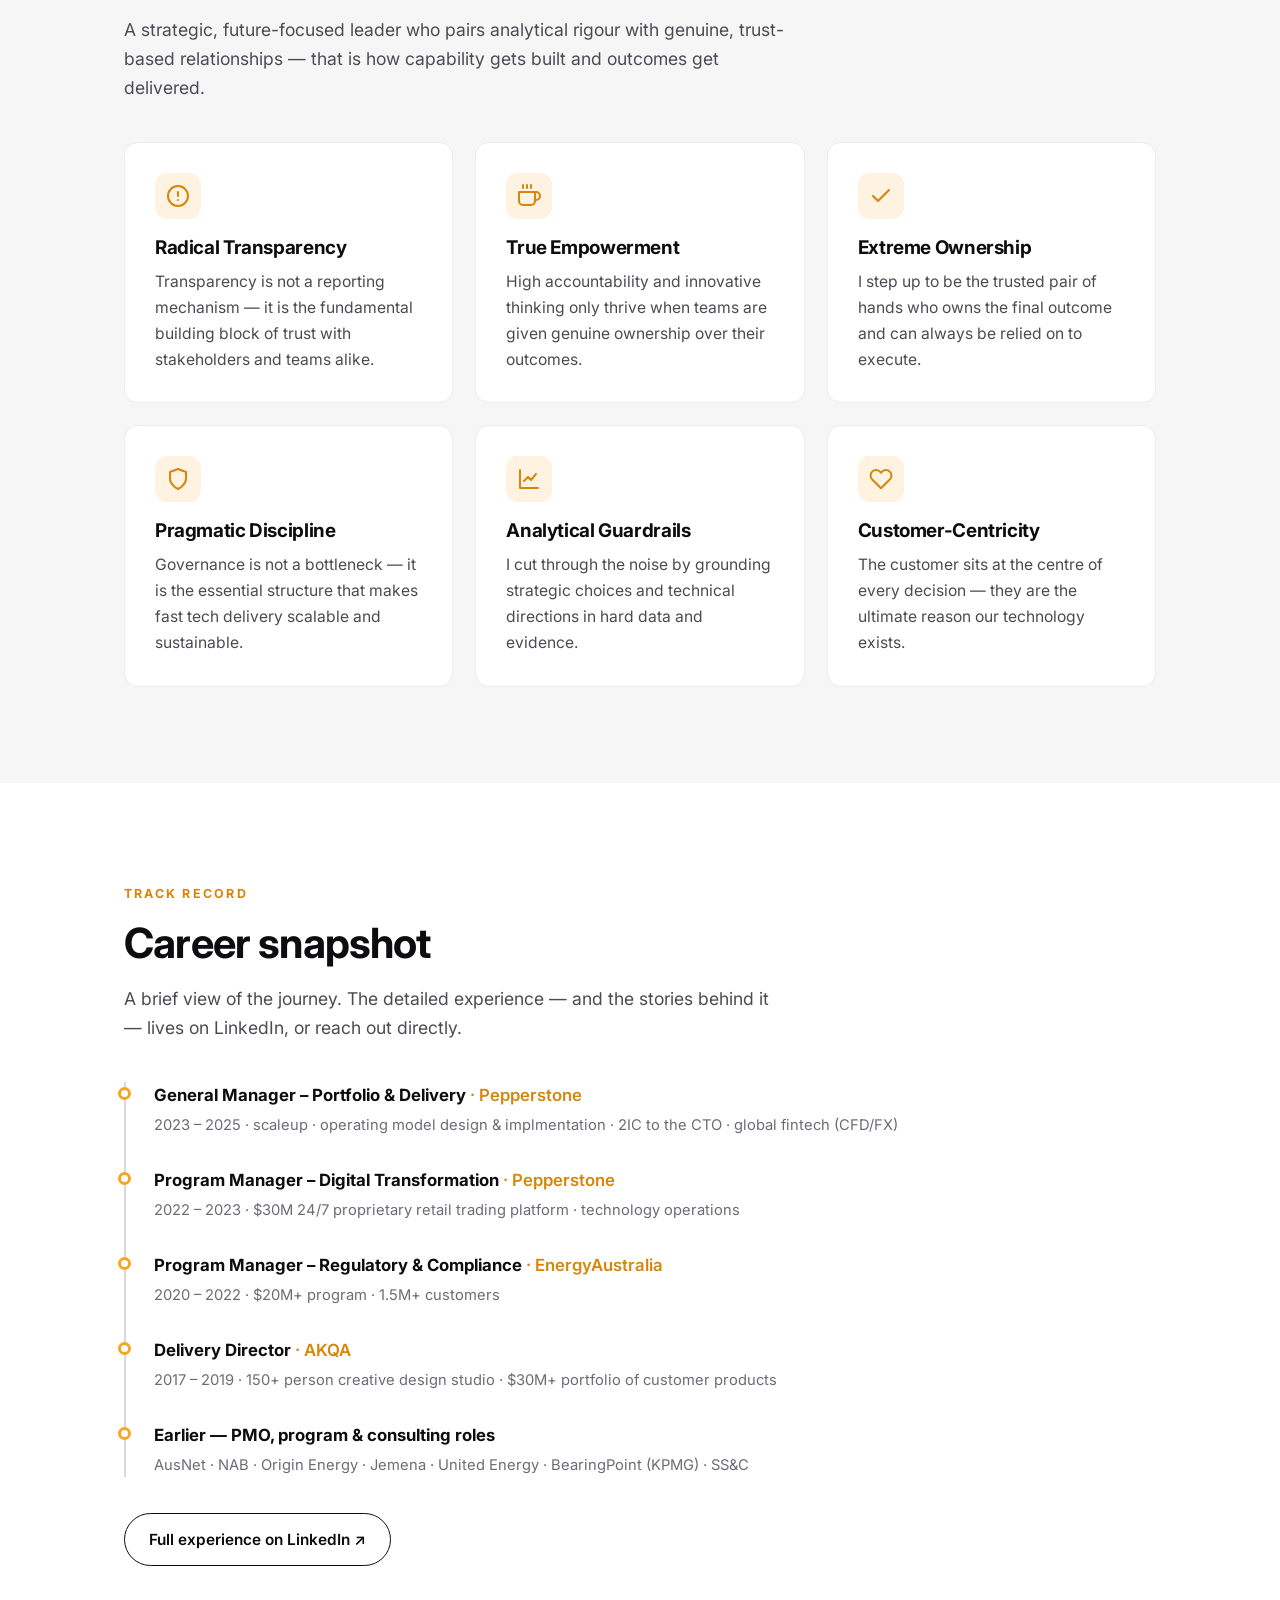
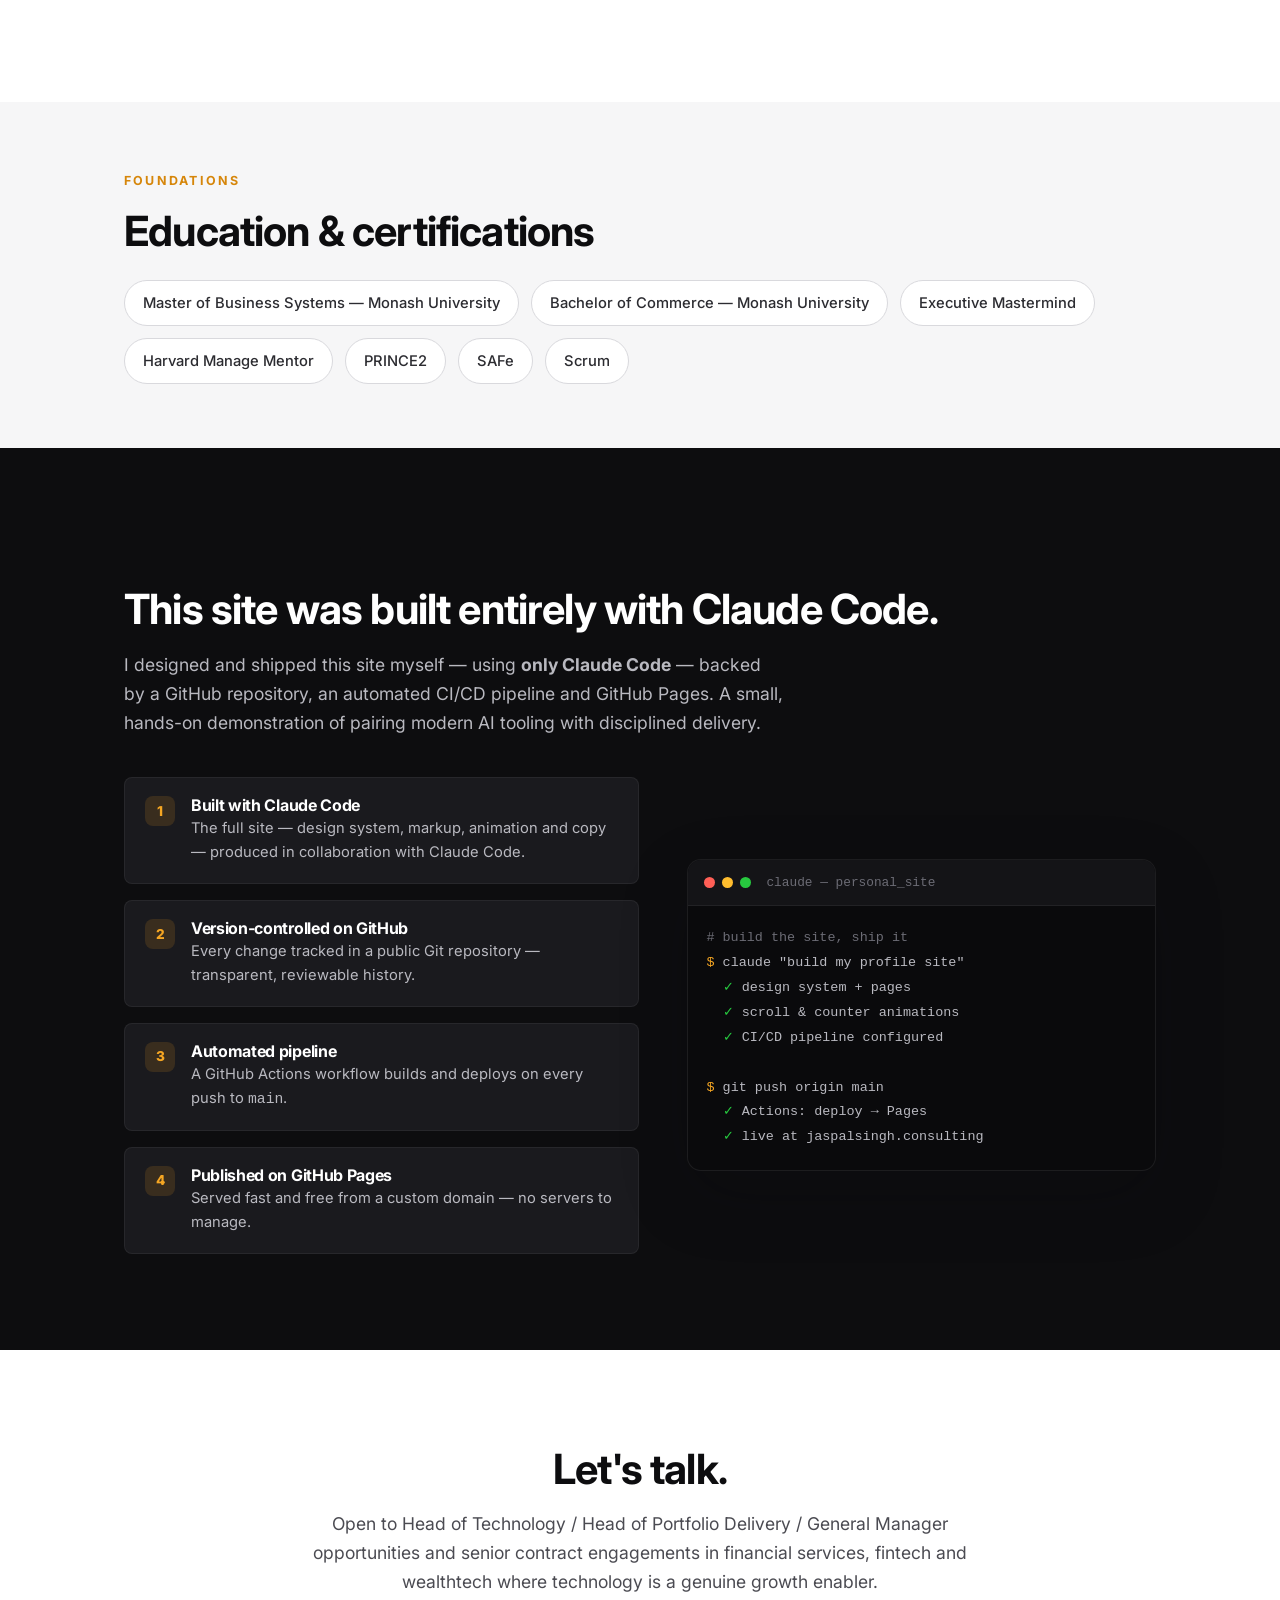
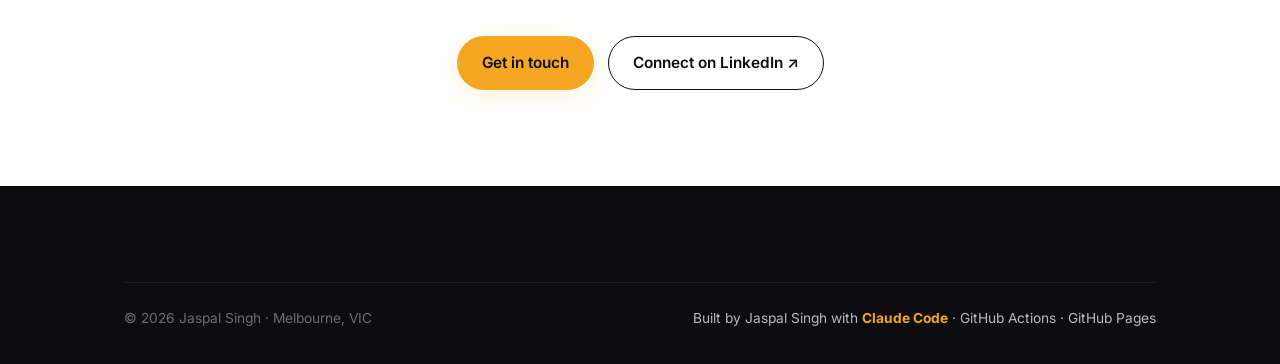
==== commit b43944e6: "Revise executive summary in index.html Removed several sentences from the section describing experie" ====
--- a/index.html
+++ b/index.html
@@ -103,16 +103,10 @@
         <h2 class="section-title reveal">A trusted operator who deploys modern methods and human-centered leadership to sustainably accelerate enterprise execution.</h2>
         <p class="section-lead reveal">
           I am an executive technology delivery leader who thrives in high-value, regulated environments where technology must directly enable commercial growth. I look past operational noise to architect fit-for-purpose operating models that seamlessly align people, capital, and technology with the overarching corporate mission. By decoupling technical complexity from business objectives, I stabilize scale and ensure that the engineering ecosystem functions as a direct extension of executive strategy.
+          
           Great strategy fails without disciplined execution, typically derailed by the three systemic friction points that compromise corporate velocity: technology operations acting as an opaque "black box" devoid of business accountability, critical engineering capacity trapped in legacy technical debt rather than growth, and massive capital allocations failing to realize tangible business outcomes. I eliminate this structural drag. Through rigorous portfolio governance, capacity-based funding, and targeted capability building, I reallocate engineering focus away from simply keeping the lights on and redirect it toward driving real market impact.
+          
           For a CEO, I serve as a pragmatic partner who bridges the gap between technical complexity and boardroom accountability. I transform technology functions from traditional cost centers into transparent growth engines, ensuring every strategic dollar spent builds long-term asset value.
-
-
-          My experience spans fintech, trading platforms, banking and energy —
-          including establishing a new crypto exchange line of business, leading regulatory
-          and compliance programs, and engaging C-suite, boards and regulators with confidence.
-          I design fit-for-purpose delivery operating models, build high-performing global teams,
-          and embed the governance, funding and assurance frameworks that give boards confidence
-          in technology investment.
         </p>
       </div>
     </section>
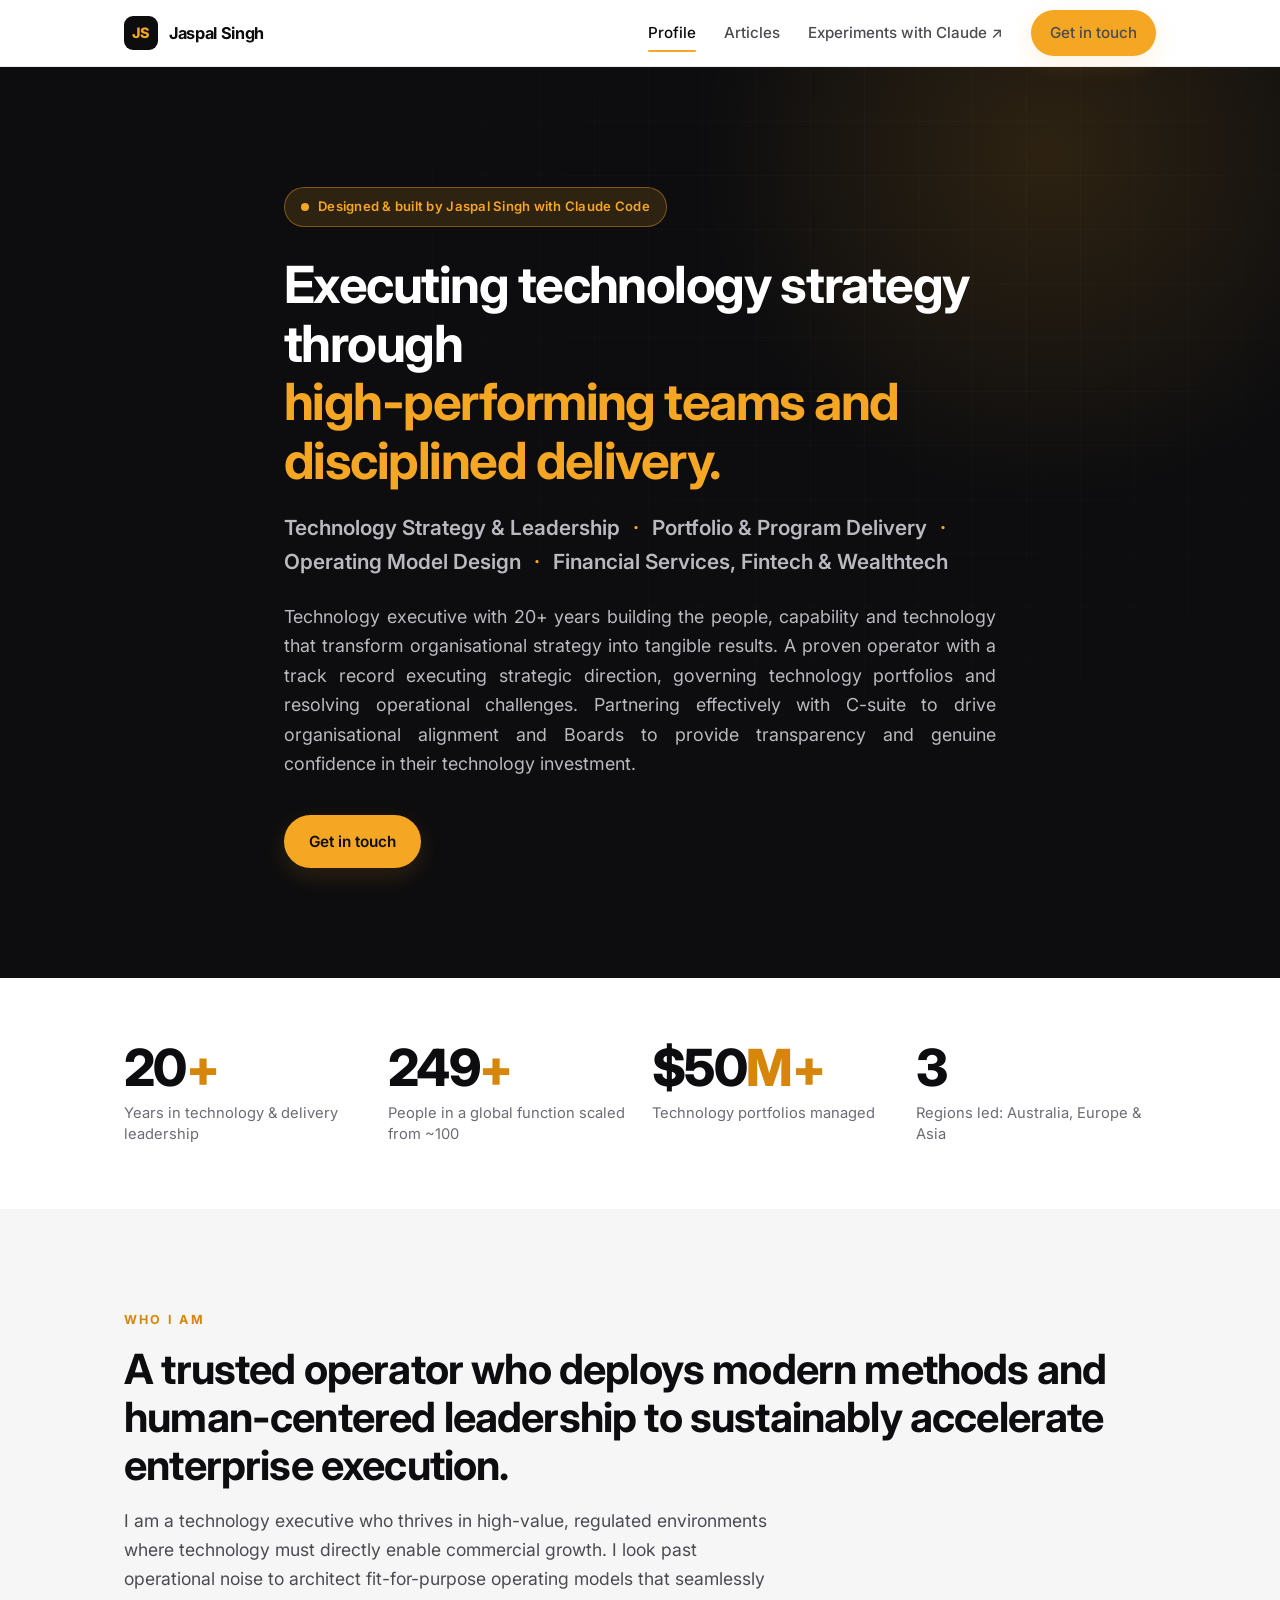
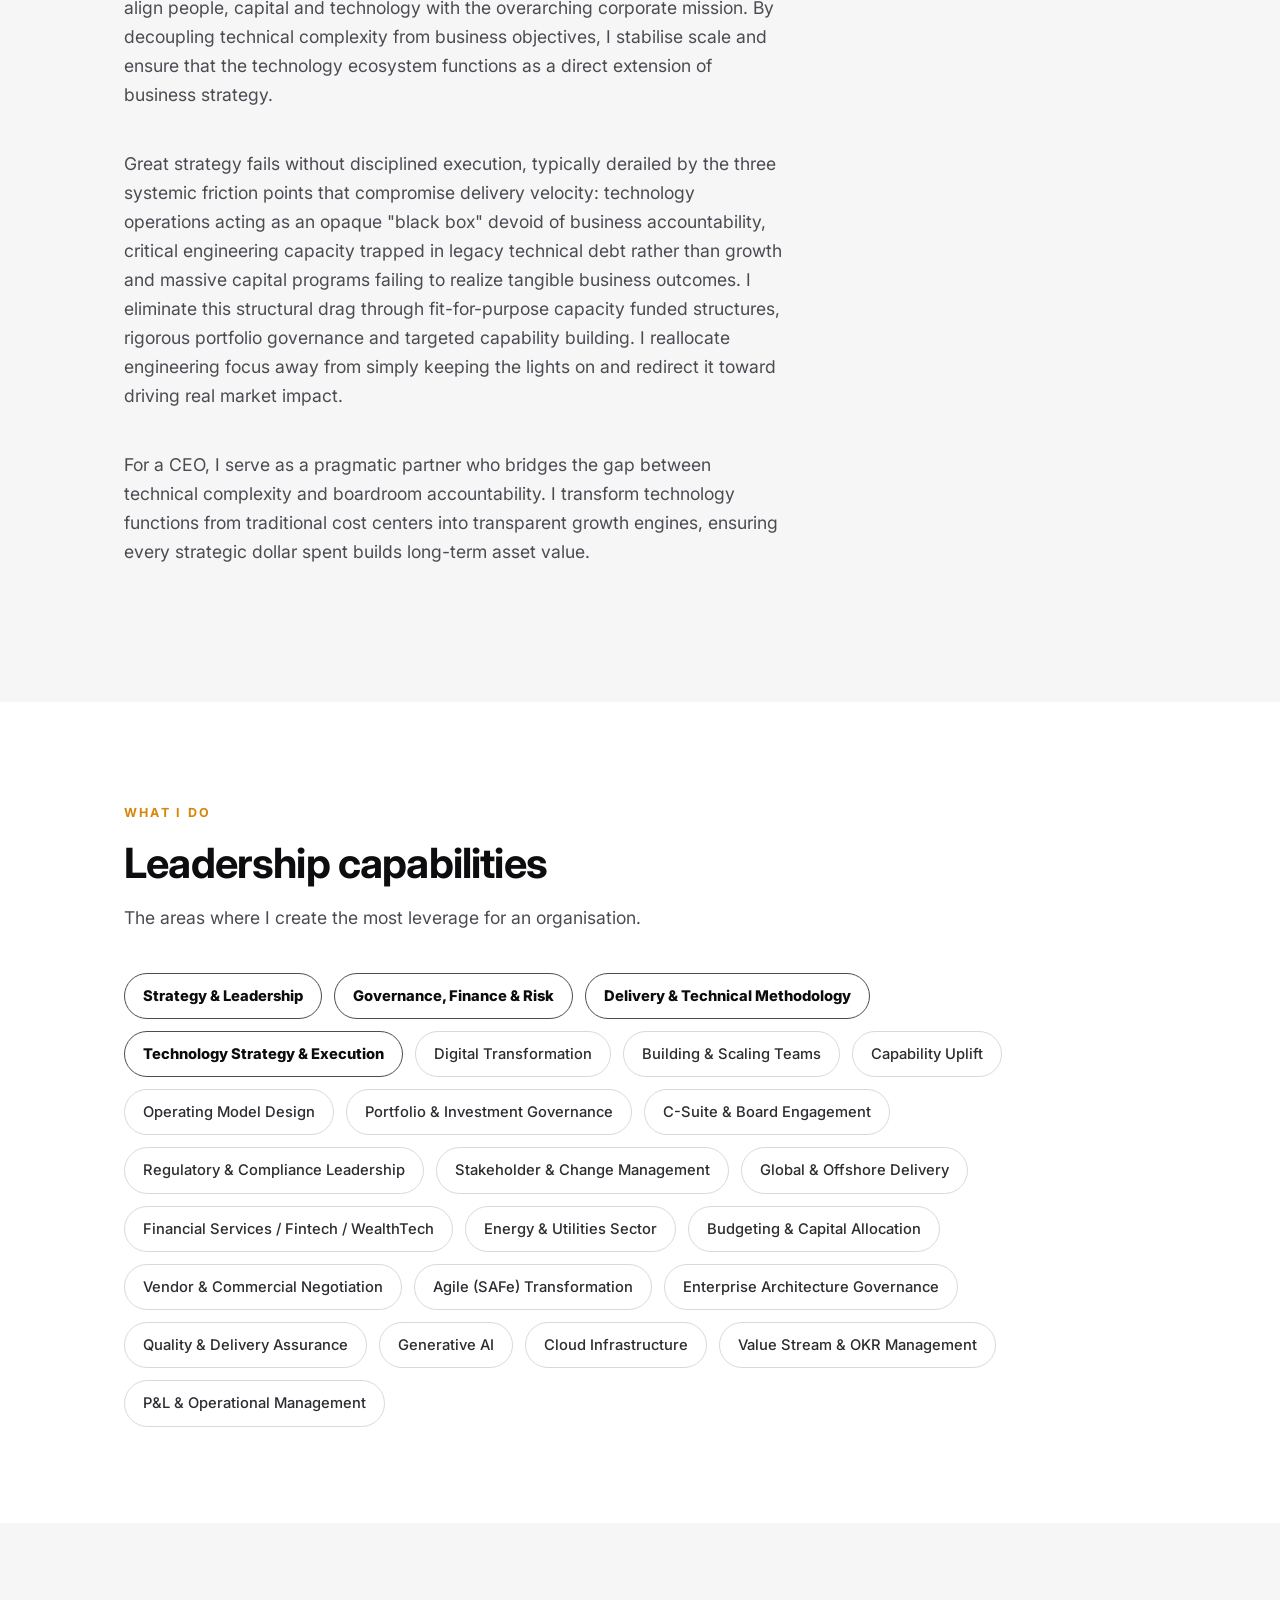
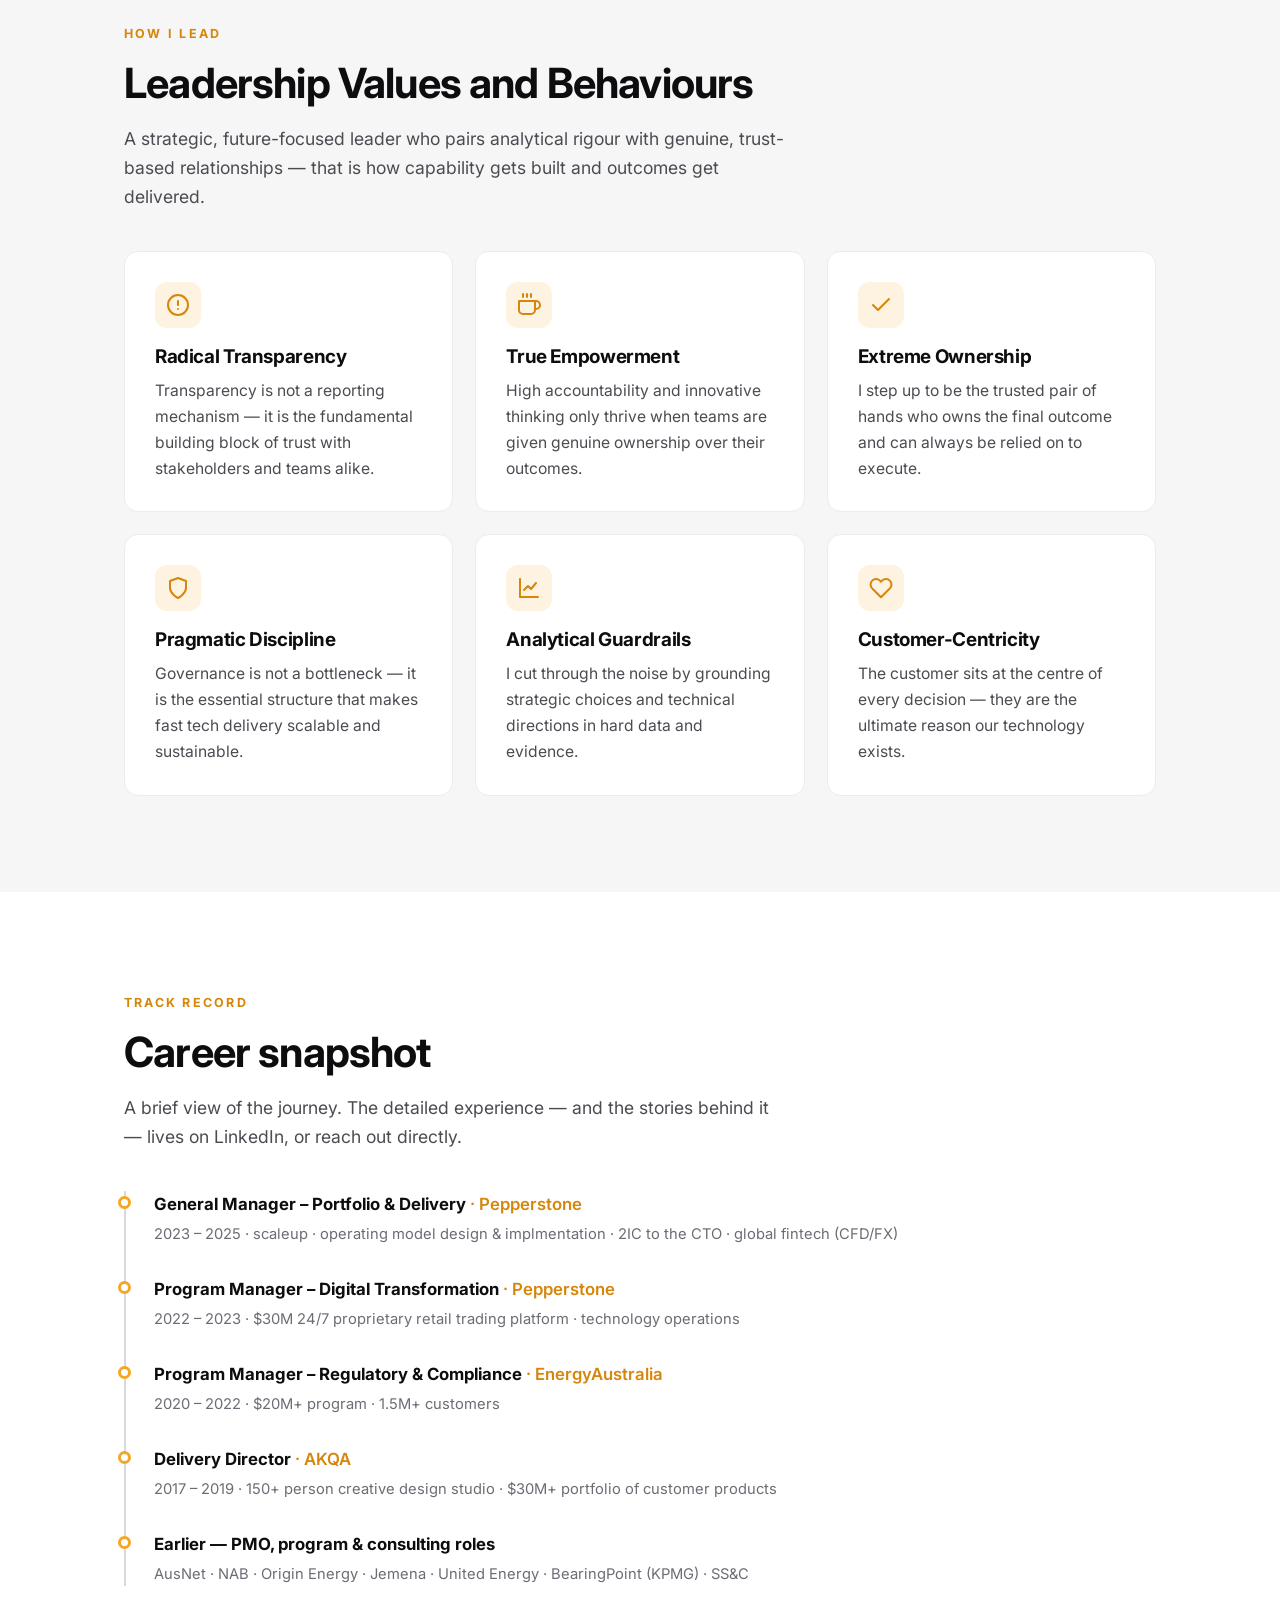
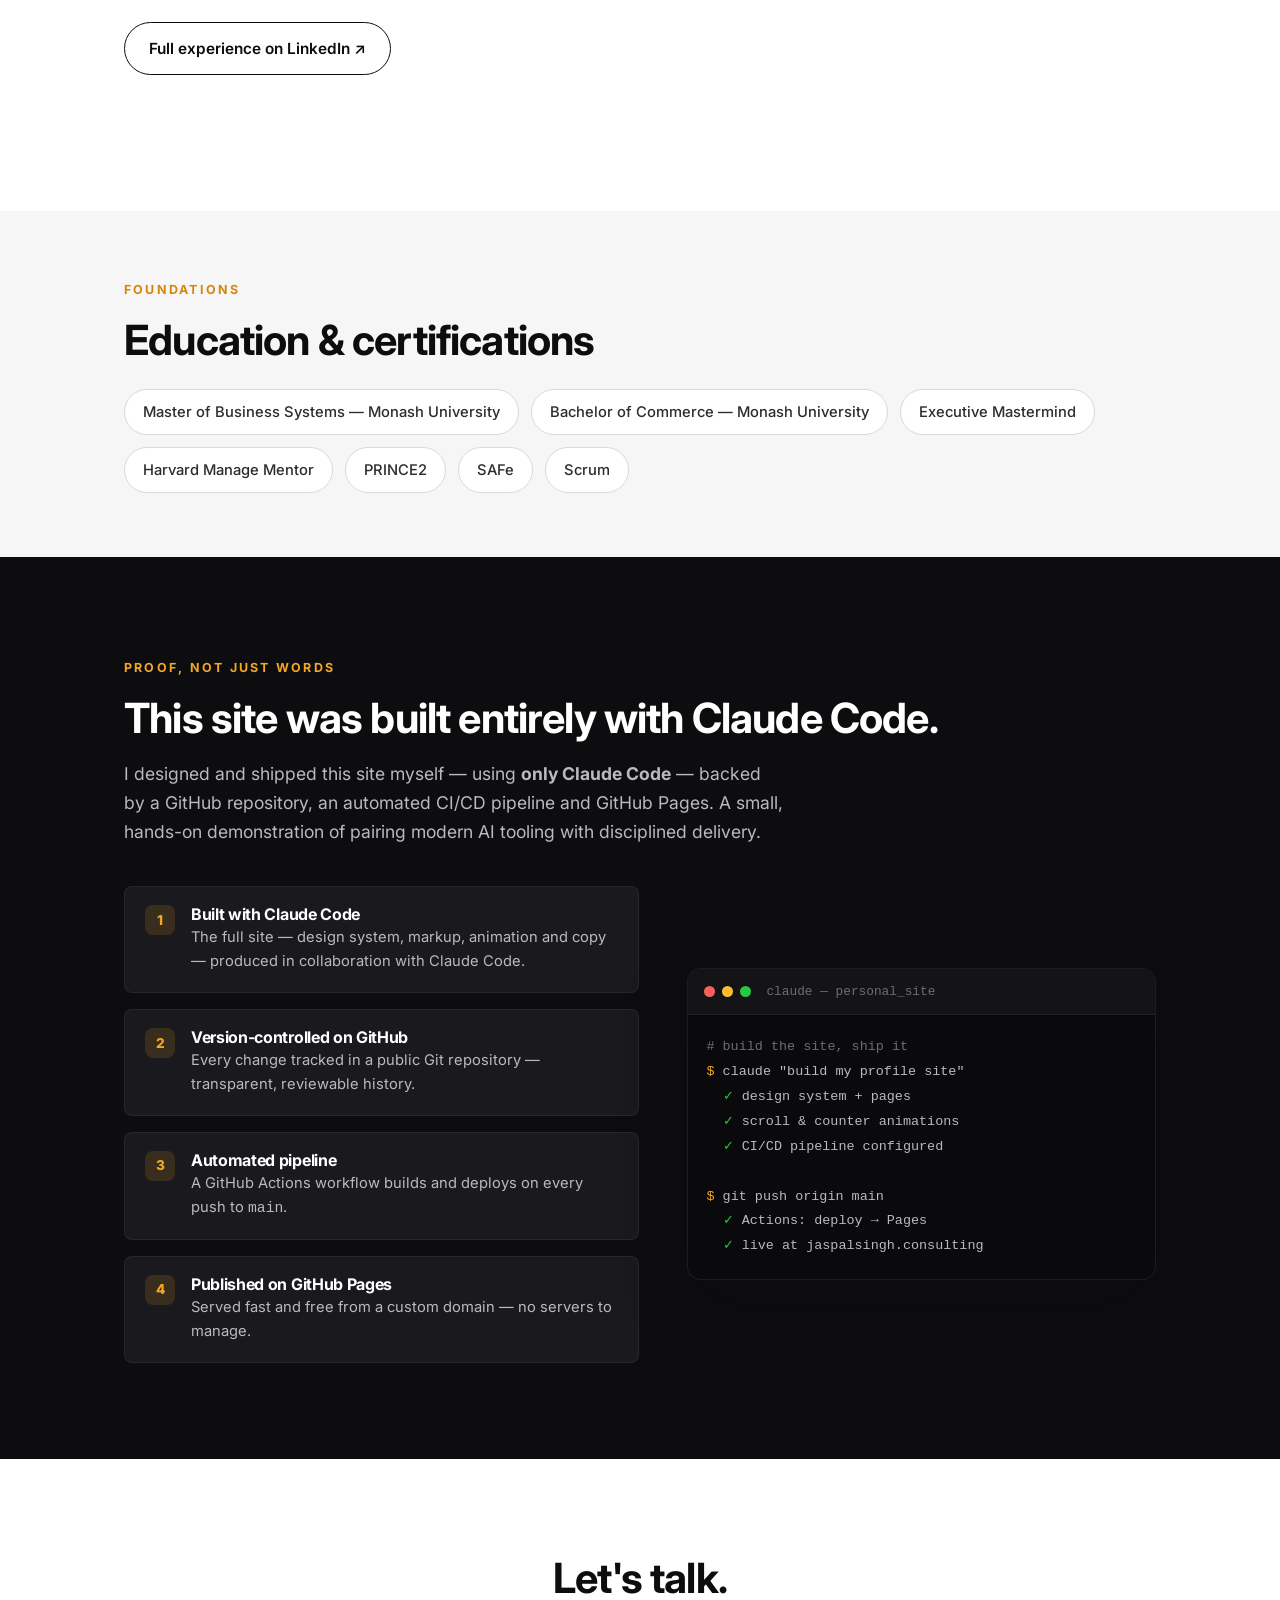
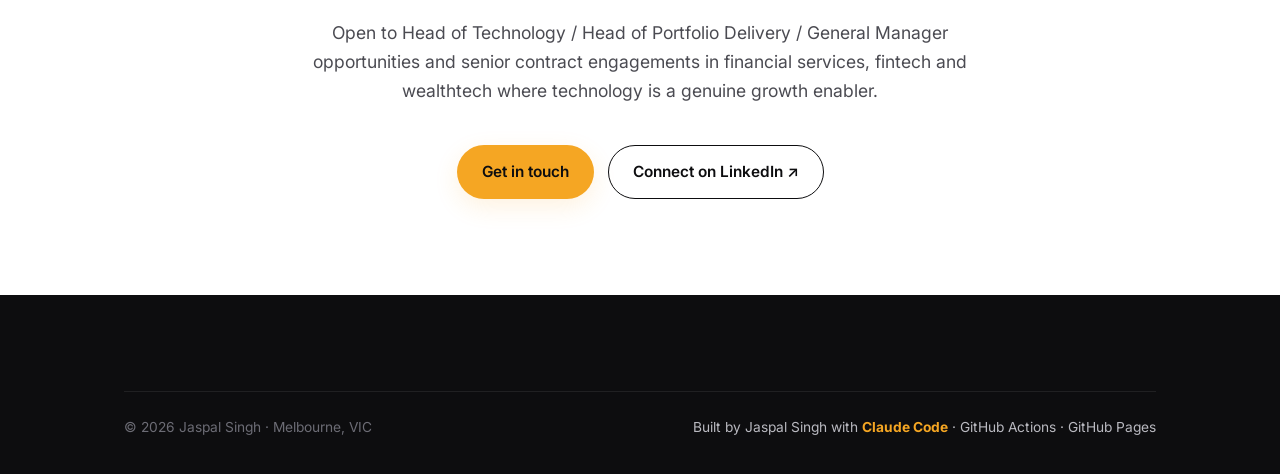
==== commit b7afda5b: "Revise section lead content for clarity and focus Updated the section lead paragraphs to improve cla" ====
--- a/index.html
+++ b/index.html
@@ -101,13 +101,11 @@
       <div class="container">
         <span class="eyebrow reveal">Who I am</span>
         <h2 class="section-title reveal">A trusted operator who deploys modern methods and human-centered leadership to sustainably accelerate enterprise execution.</h2>
-        <p class="section-lead reveal">
-          I am an executive technology delivery leader who thrives in high-value, regulated environments where technology must directly enable commercial growth. I look past operational noise to architect fit-for-purpose operating models that seamlessly align people, capital, and technology with the overarching corporate mission. By decoupling technical complexity from business objectives, I stabilize scale and ensure that the engineering ecosystem functions as a direct extension of executive strategy.
-          
-          Great strategy fails without disciplined execution, typically derailed by the three systemic friction points that compromise corporate velocity: technology operations acting as an opaque "black box" devoid of business accountability, critical engineering capacity trapped in legacy technical debt rather than growth, and massive capital allocations failing to realize tangible business outcomes. I eliminate this structural drag. Through rigorous portfolio governance, capacity-based funding, and targeted capability building, I reallocate engineering focus away from simply keeping the lights on and redirect it toward driving real market impact.
-          
-          For a CEO, I serve as a pragmatic partner who bridges the gap between technical complexity and boardroom accountability. I transform technology functions from traditional cost centers into transparent growth engines, ensuring every strategic dollar spent builds long-term asset value.
-        </p>
+        <p class="section-lead reveal">I am a technology executive who thrives in high-value, regulated environments where technology must directly enable commercial growth. I look past operational noise to architect fit-for-purpose operating models that seamlessly align people, capital and technology with the overarching corporate mission. By decoupling technical complexity from business objectives, I stabilise scale and ensure that the technology ecosystem functions as a direct extension of business strategy.</p>
+
+        <p class="section-lead reveal">Great strategy fails without disciplined execution, typically derailed by the three systemic friction points that compromise delivery velocity: technology operations acting as an opaque "black box" devoid of business accountability, critical engineering capacity trapped in legacy technical debt rather than growth and massive capital programs failing to realize tangible business outcomes. I eliminate this structural drag through fit-for-purpose capacity funded structures, rigorous portfolio governance and targeted capability building. I reallocate engineering focus away from simply keeping the lights on and redirect it toward driving real market impact.</p>
+
+        <p class="section-lead reveal">For a CEO, I serve as a pragmatic partner who bridges the gap between technical complexity and boardroom accountability. I transform technology functions from traditional cost centers into transparent growth engines, ensuring every strategic dollar spent builds long-term asset value.</p>
       </div>
     </section>
 
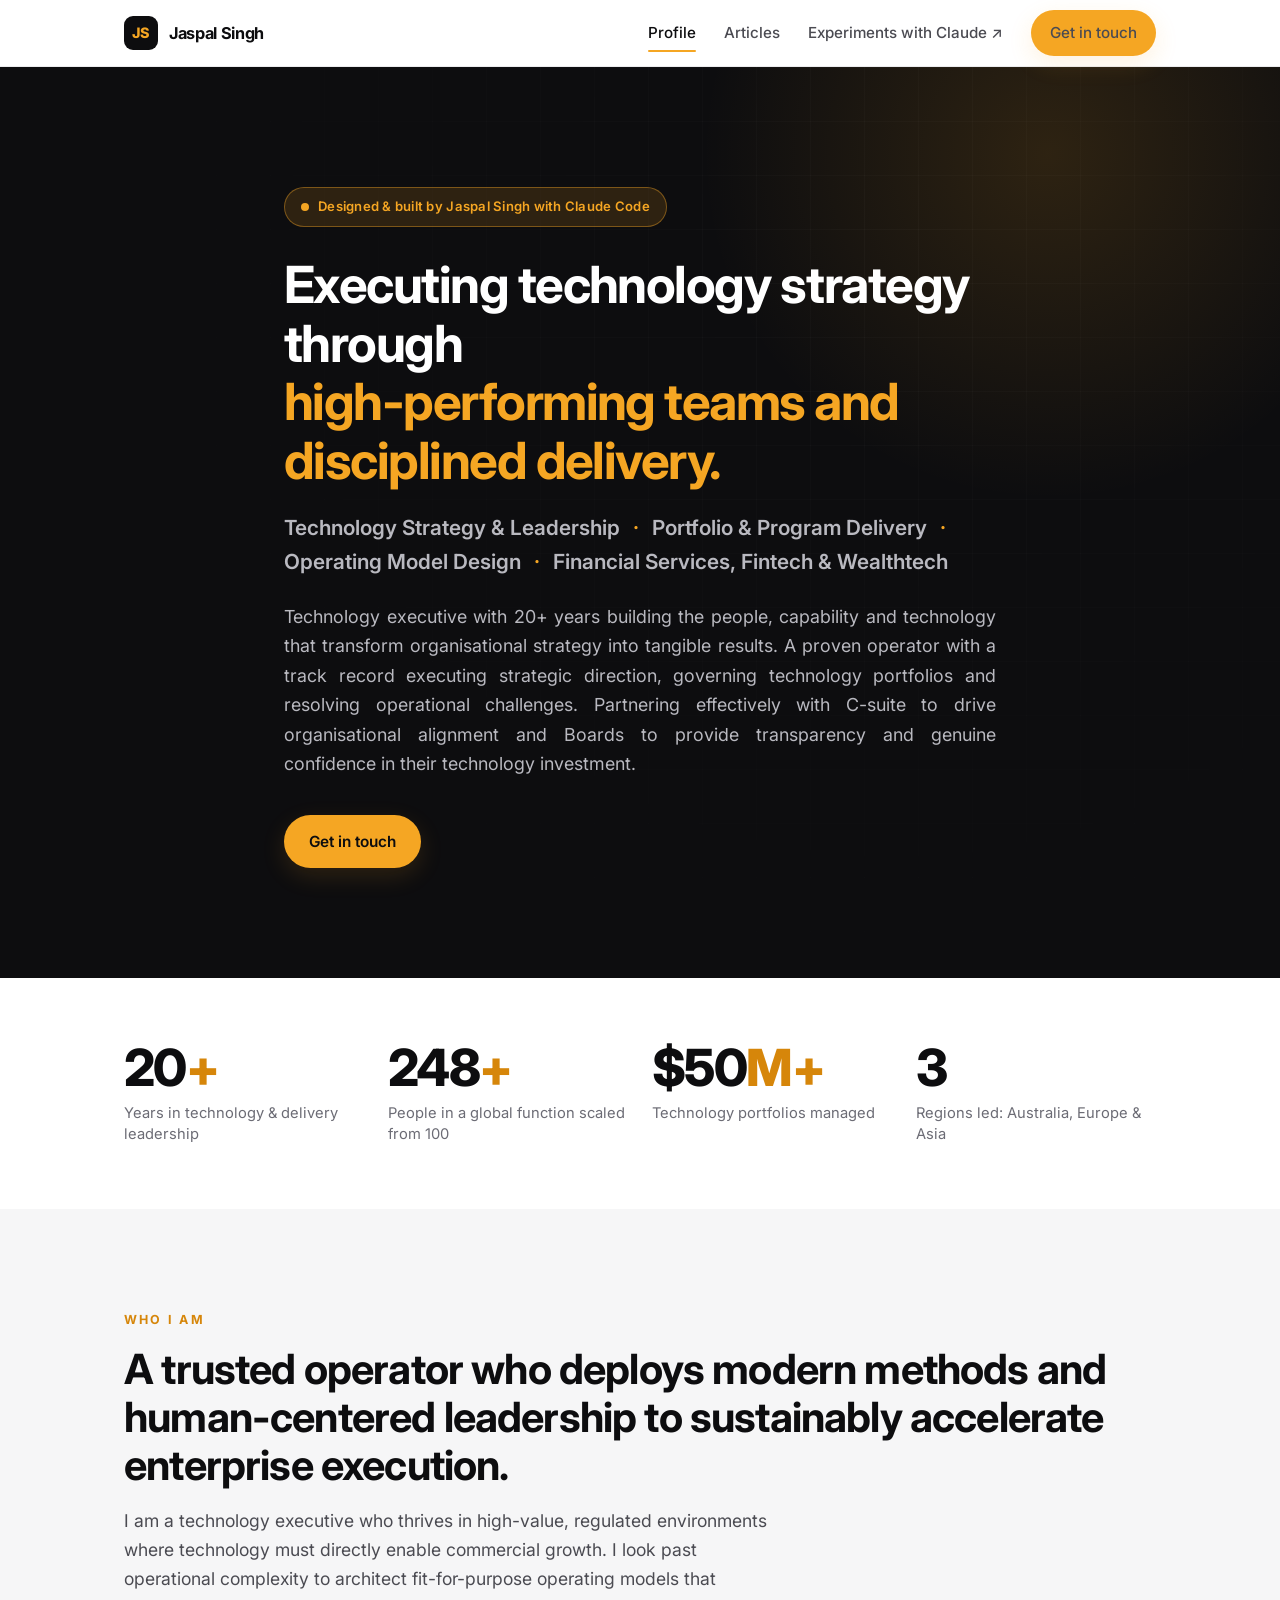
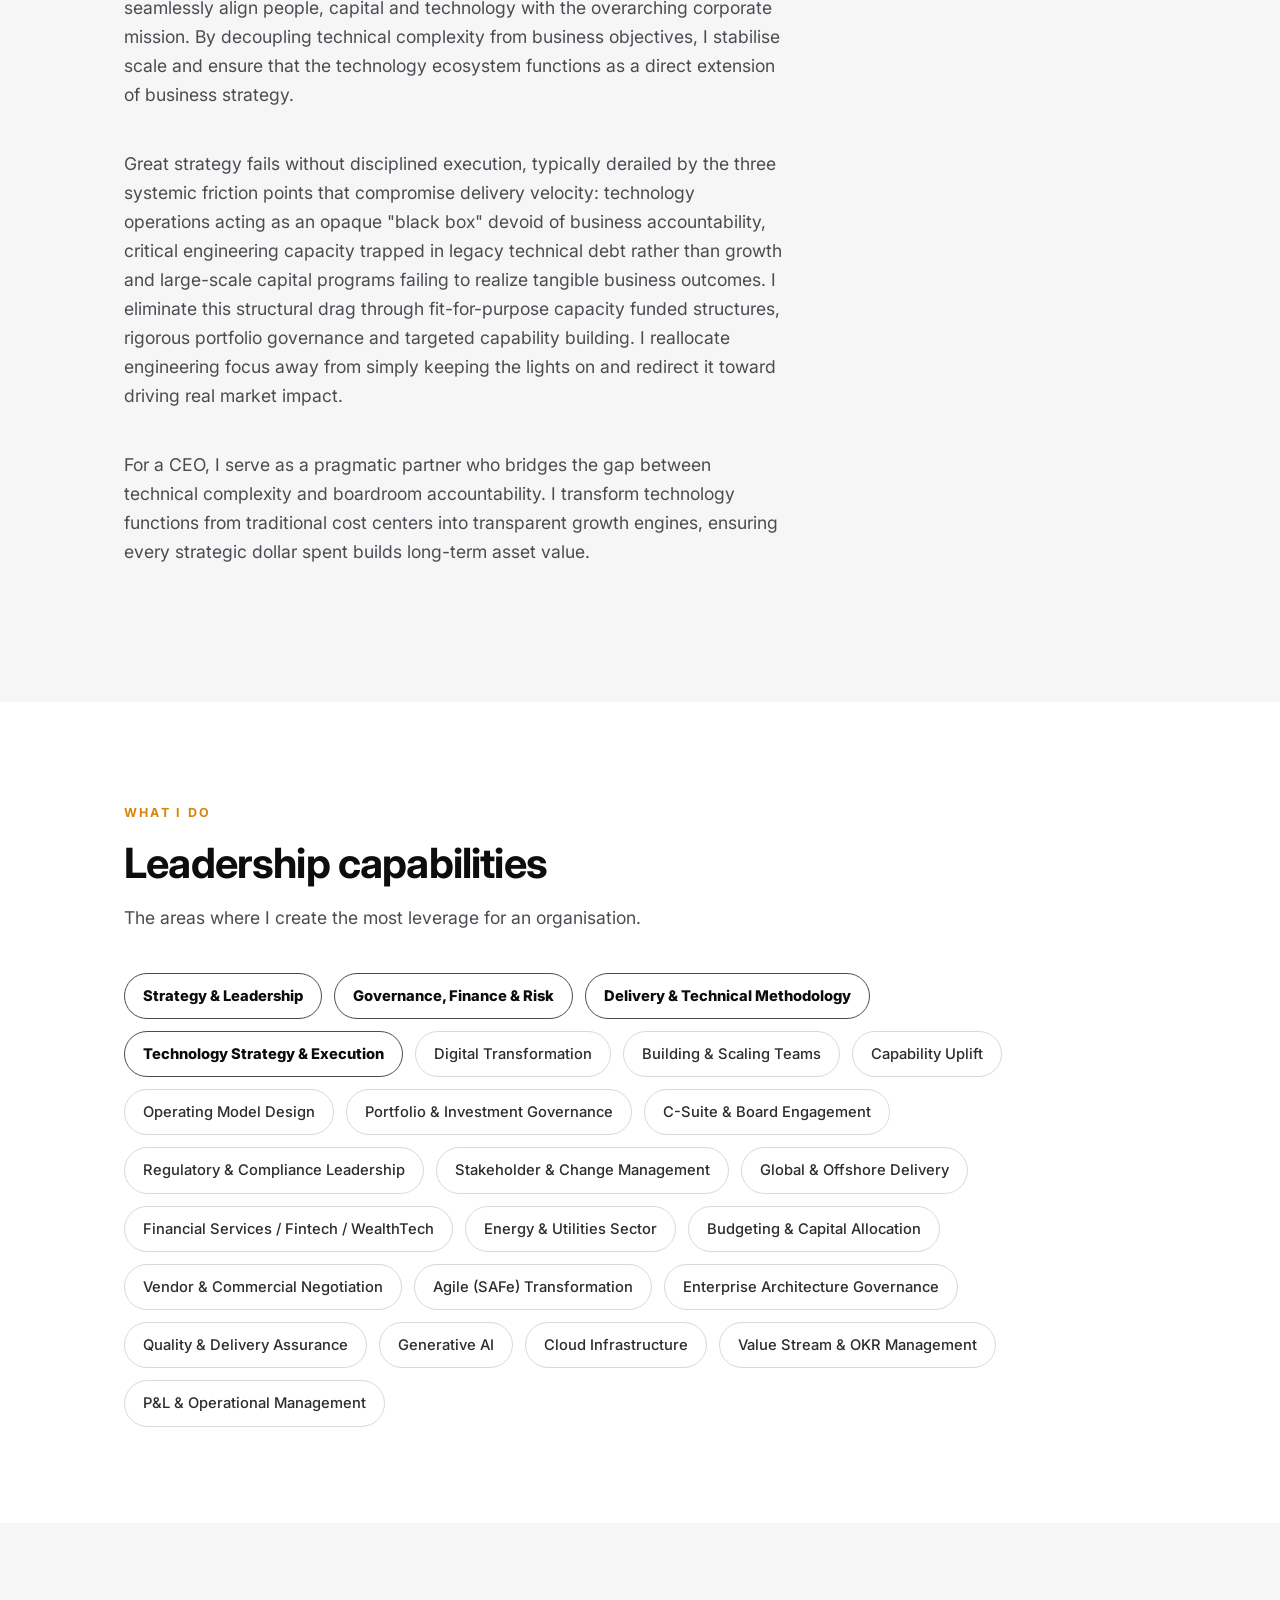
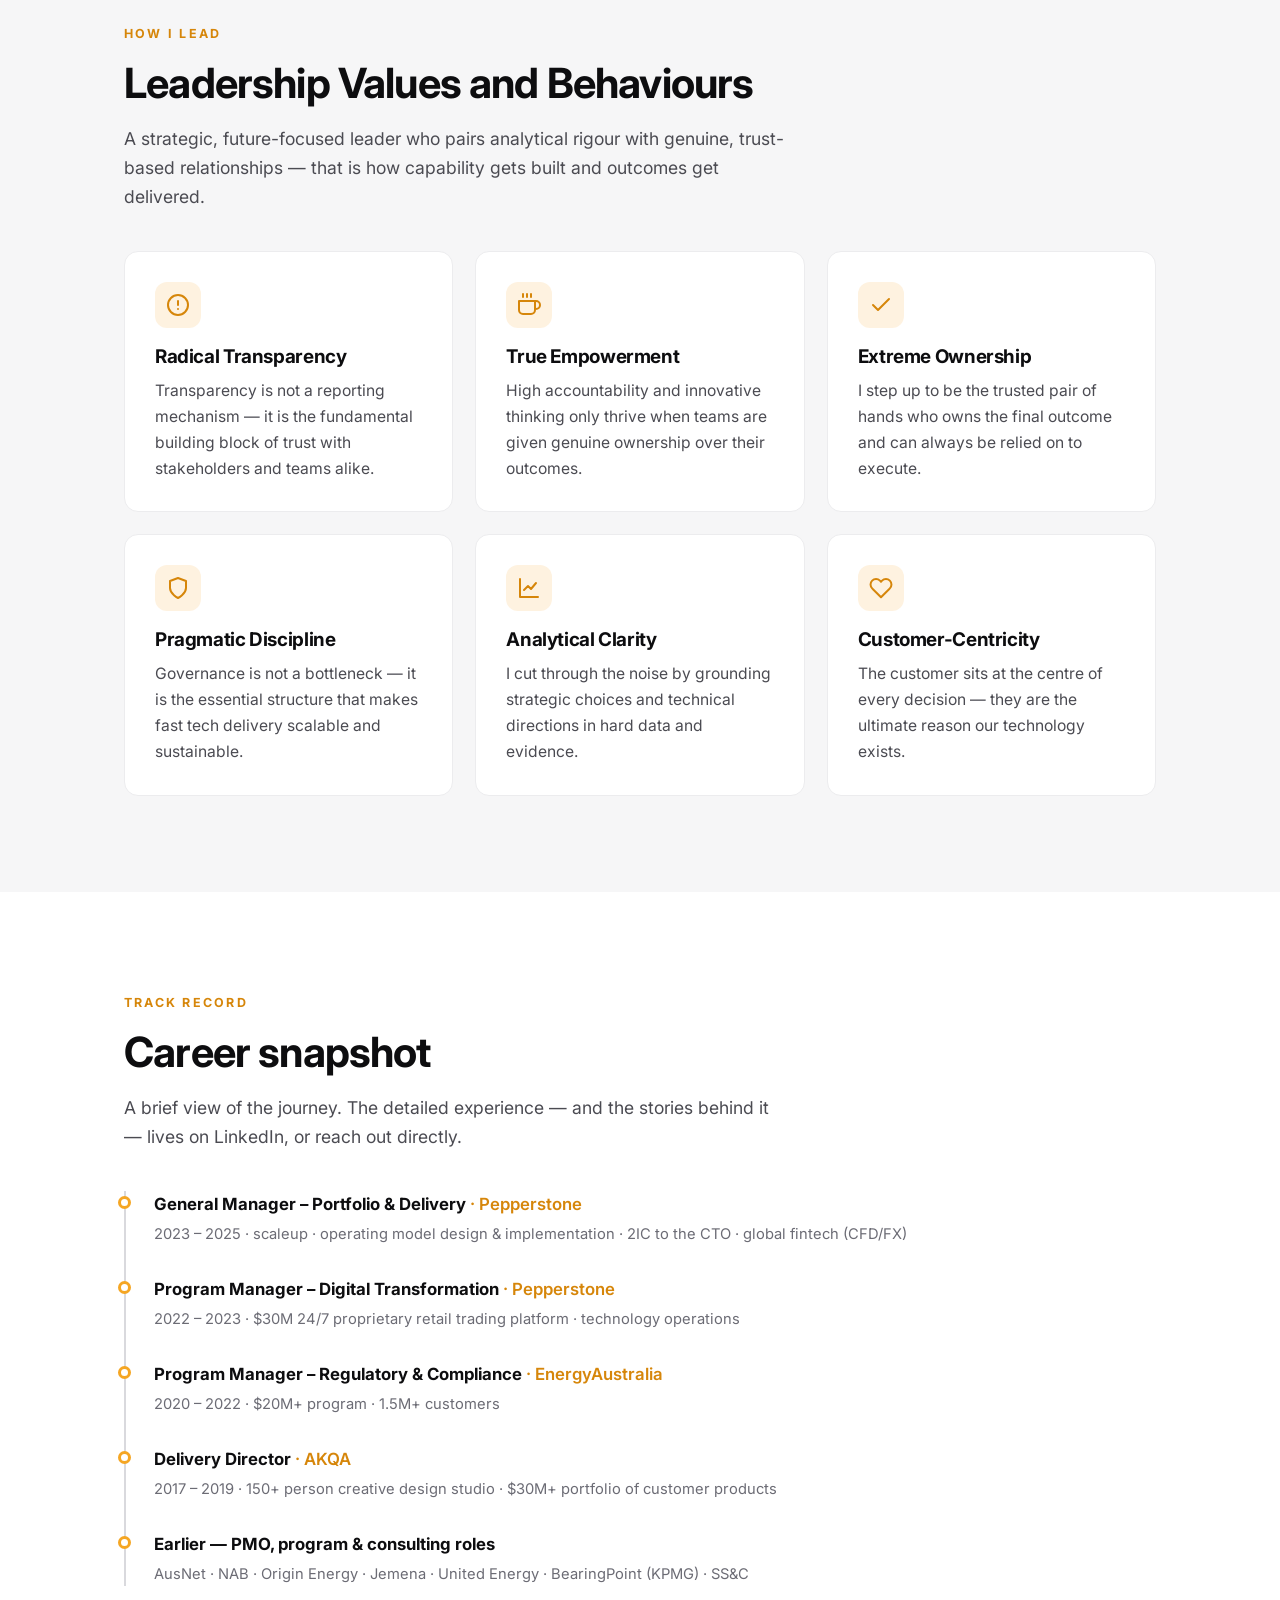
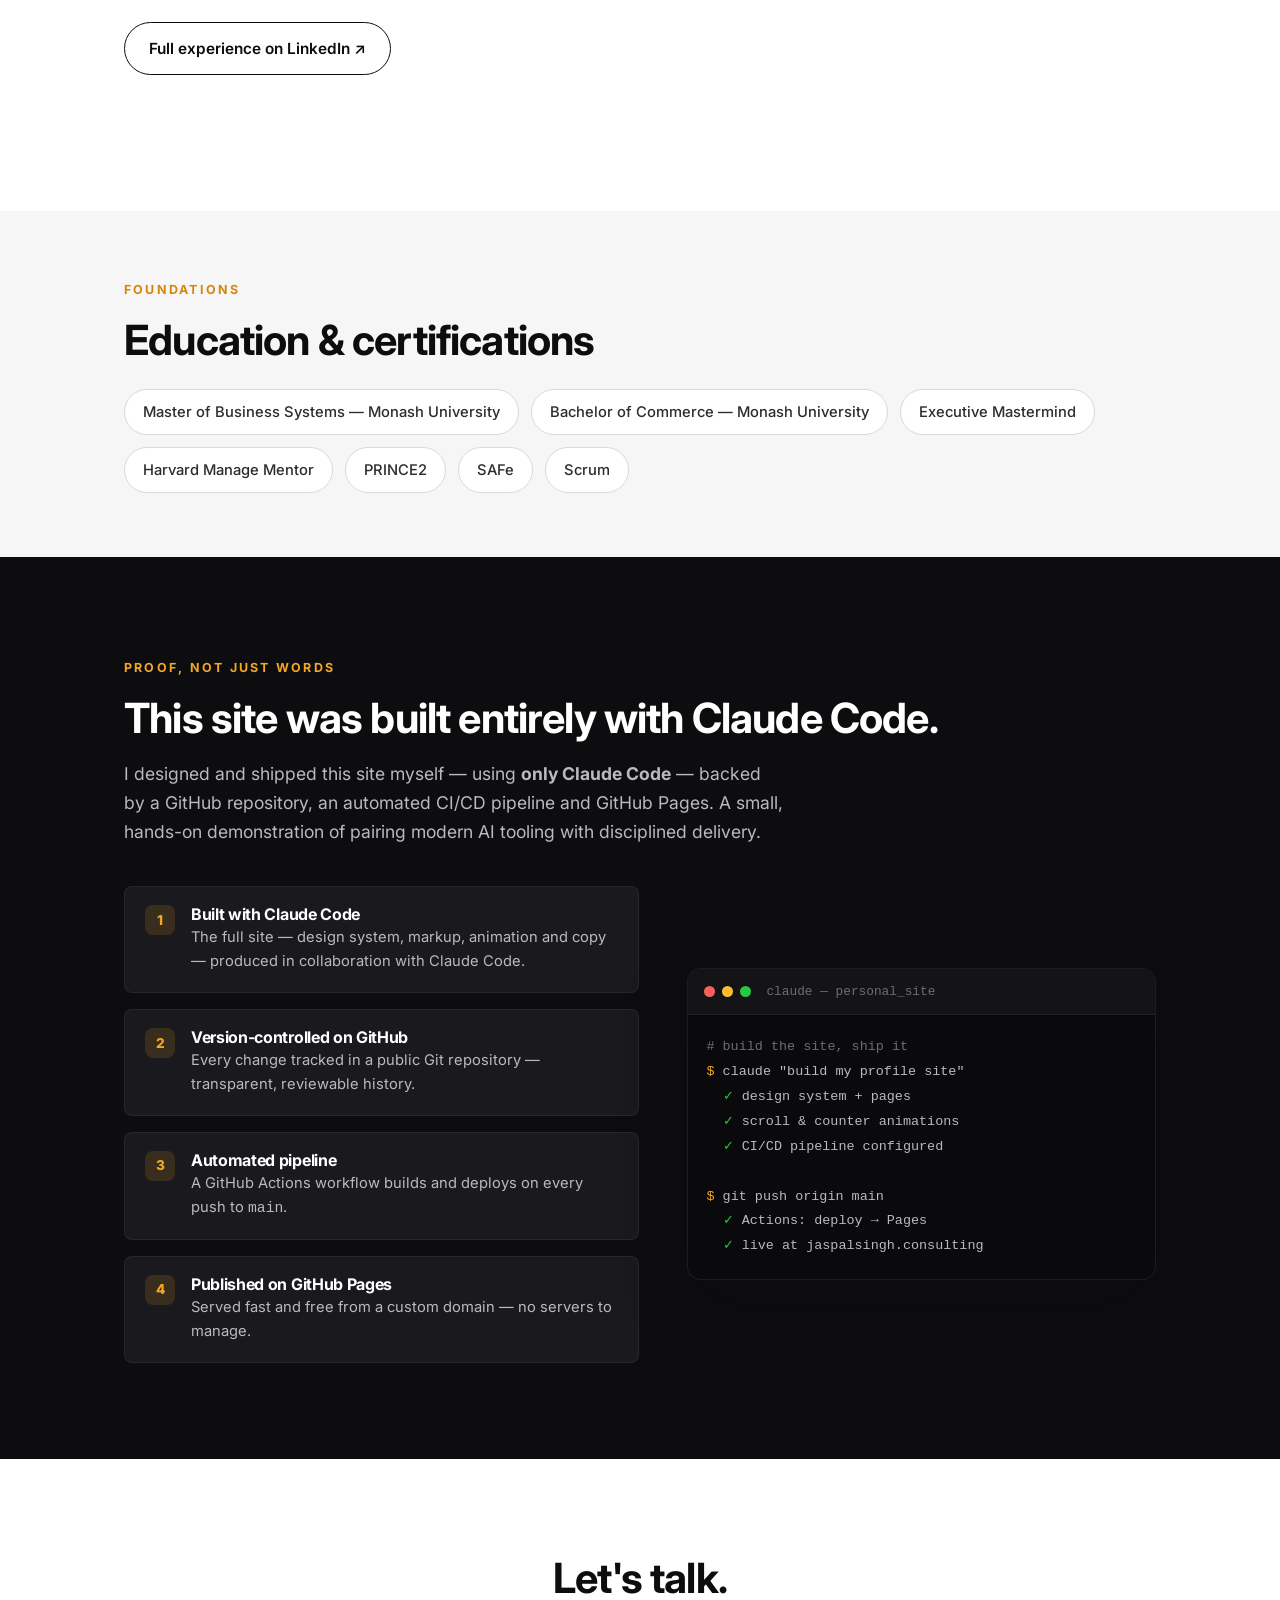
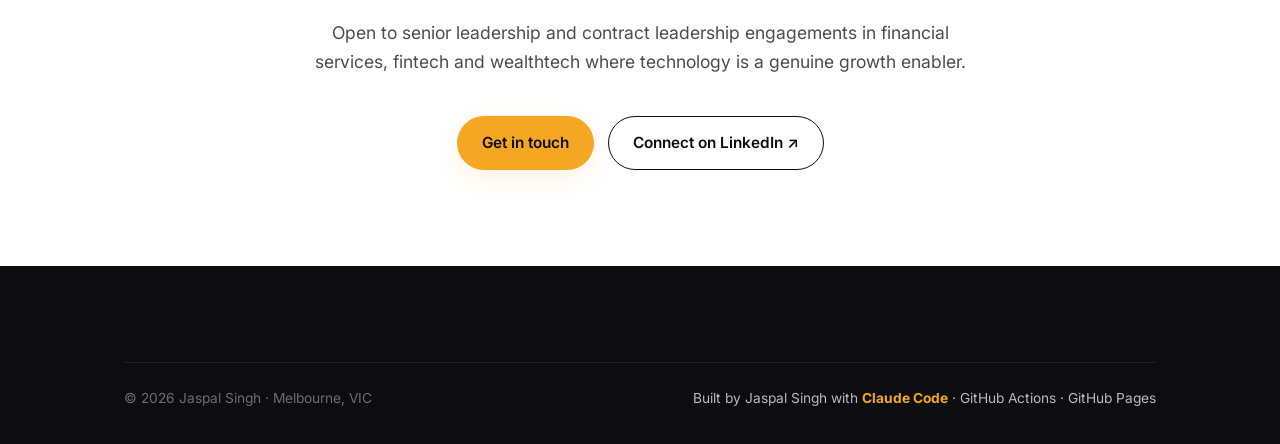
==== commit 54061deb: "Correct 'trusted' to 'trusted operator' in about section" ====
--- a/index.html
+++ b/index.html
@@ -82,7 +82,7 @@
           </div>
           <div class="stat reveal" data-delay="1">
             <div class="stat__num" data-count="250" data-suffix="+">0</div>
-            <div class="stat__label">People in a global function scaled from ~100</div>
+            <div class="stat__label">People in a global function scaled from 100</div>
           </div>
           <div class="stat reveal" data-delay="2">
             <div class="stat__num" data-count="50" data-prefix="$" data-suffix="M+">0</div>
@@ -101,9 +101,9 @@
       <div class="container">
         <span class="eyebrow reveal">Who I am</span>
         <h2 class="section-title reveal">A trusted operator who deploys modern methods and human-centered leadership to sustainably accelerate enterprise execution.</h2>
-        <p class="section-lead reveal">I am a technology executive who thrives in high-value, regulated environments where technology must directly enable commercial growth. I look past operational noise to architect fit-for-purpose operating models that seamlessly align people, capital and technology with the overarching corporate mission. By decoupling technical complexity from business objectives, I stabilise scale and ensure that the technology ecosystem functions as a direct extension of business strategy.</p>
-
-        <p class="section-lead reveal">Great strategy fails without disciplined execution, typically derailed by the three systemic friction points that compromise delivery velocity: technology operations acting as an opaque "black box" devoid of business accountability, critical engineering capacity trapped in legacy technical debt rather than growth and massive capital programs failing to realize tangible business outcomes. I eliminate this structural drag through fit-for-purpose capacity funded structures, rigorous portfolio governance and targeted capability building. I reallocate engineering focus away from simply keeping the lights on and redirect it toward driving real market impact.</p>
+        <p class="section-lead reveal">I am a technology executive who thrives in high-value, regulated environments where technology must directly enable commercial growth. I look past operational complexity to architect fit-for-purpose operating models that seamlessly align people, capital and technology with the overarching corporate mission. By decoupling technical complexity from business objectives, I stabilise scale and ensure that the technology ecosystem functions as a direct extension of business strategy.</p>
+
+        <p class="section-lead reveal">Great strategy fails without disciplined execution, typically derailed by the three systemic friction points that compromise delivery velocity: technology operations acting as an opaque "black box" devoid of business accountability, critical engineering capacity trapped in legacy technical debt rather than growth and large-scale capital programs failing to realize tangible business outcomes. I eliminate this structural drag through fit-for-purpose capacity funded structures, rigorous portfolio governance and targeted capability building. I reallocate engineering focus away from simply keeping the lights on and redirect it toward driving real market impact.</p>
 
         <p class="section-lead reveal">For a CEO, I serve as a pragmatic partner who bridges the gap between technical complexity and boardroom accountability. I transform technology functions from traditional cost centers into transparent growth engines, ensuring every strategic dollar spent builds long-term asset value.</p>
       </div>
@@ -186,7 +186,7 @@
             <div class="card__icon" aria-hidden="true">
               <svg viewBox="0 0 24 24" fill="none" stroke="currentColor" stroke-width="2" stroke-linecap="round" stroke-linejoin="round"><path d="M3 3v18h18"/><path d="M7 14l4-4 3 3 5-6"/></svg>
             </div>
-            <h3>Analytical Guardrails</h3>
+            <h3>Analytical Clarity</h3>
             <p>I cut through the noise by grounding strategic choices and technical directions in hard data and evidence.</p>
           </article>
           <article class="card reveal" data-delay="2">
@@ -212,7 +212,7 @@
         <div class="timeline reveal" data-delay="1">
           <div class="tl-item">
             <div class="tl-item__role">General Manager – Portfolio &amp; Delivery <span class="tl-item__org">· Pepperstone</span></div>
-            <div class="tl-item__meta">2023 – 2025 · scaleup · operating model design &amp; implmentation · 2IC to the CTO · global fintech (CFD/FX)</div>
+            <div class="tl-item__meta">2023 – 2025 · scaleup · operating model design &amp; implementation · 2IC to the CTO · global fintech (CFD/FX)</div>
           </div>
           <div class="tl-item">
             <div class="tl-item__role">Program Manager – Digital Transformation <span class="tl-item__org">· Pepperstone</span></div>
@@ -304,7 +304,7 @@
       <div class="container" style="text-align:center;">
         <h2 class="section-title reveal">Let's talk.</h2>
         <p class="section-lead reveal" style="margin-left:auto;margin-right:auto;">
-          Open to Head of Technology / Head of Portfolio Delivery / General Manager opportunities and senior contract engagements in
+          Open to senior leadership and contract leadership engagements in
           financial services, fintech and wealthtech where technology is a genuine growth enabler.
         </p>
         <div class="reveal" data-delay="1" style="display:flex;gap:14px;justify-content:center;flex-wrap:wrap;">
